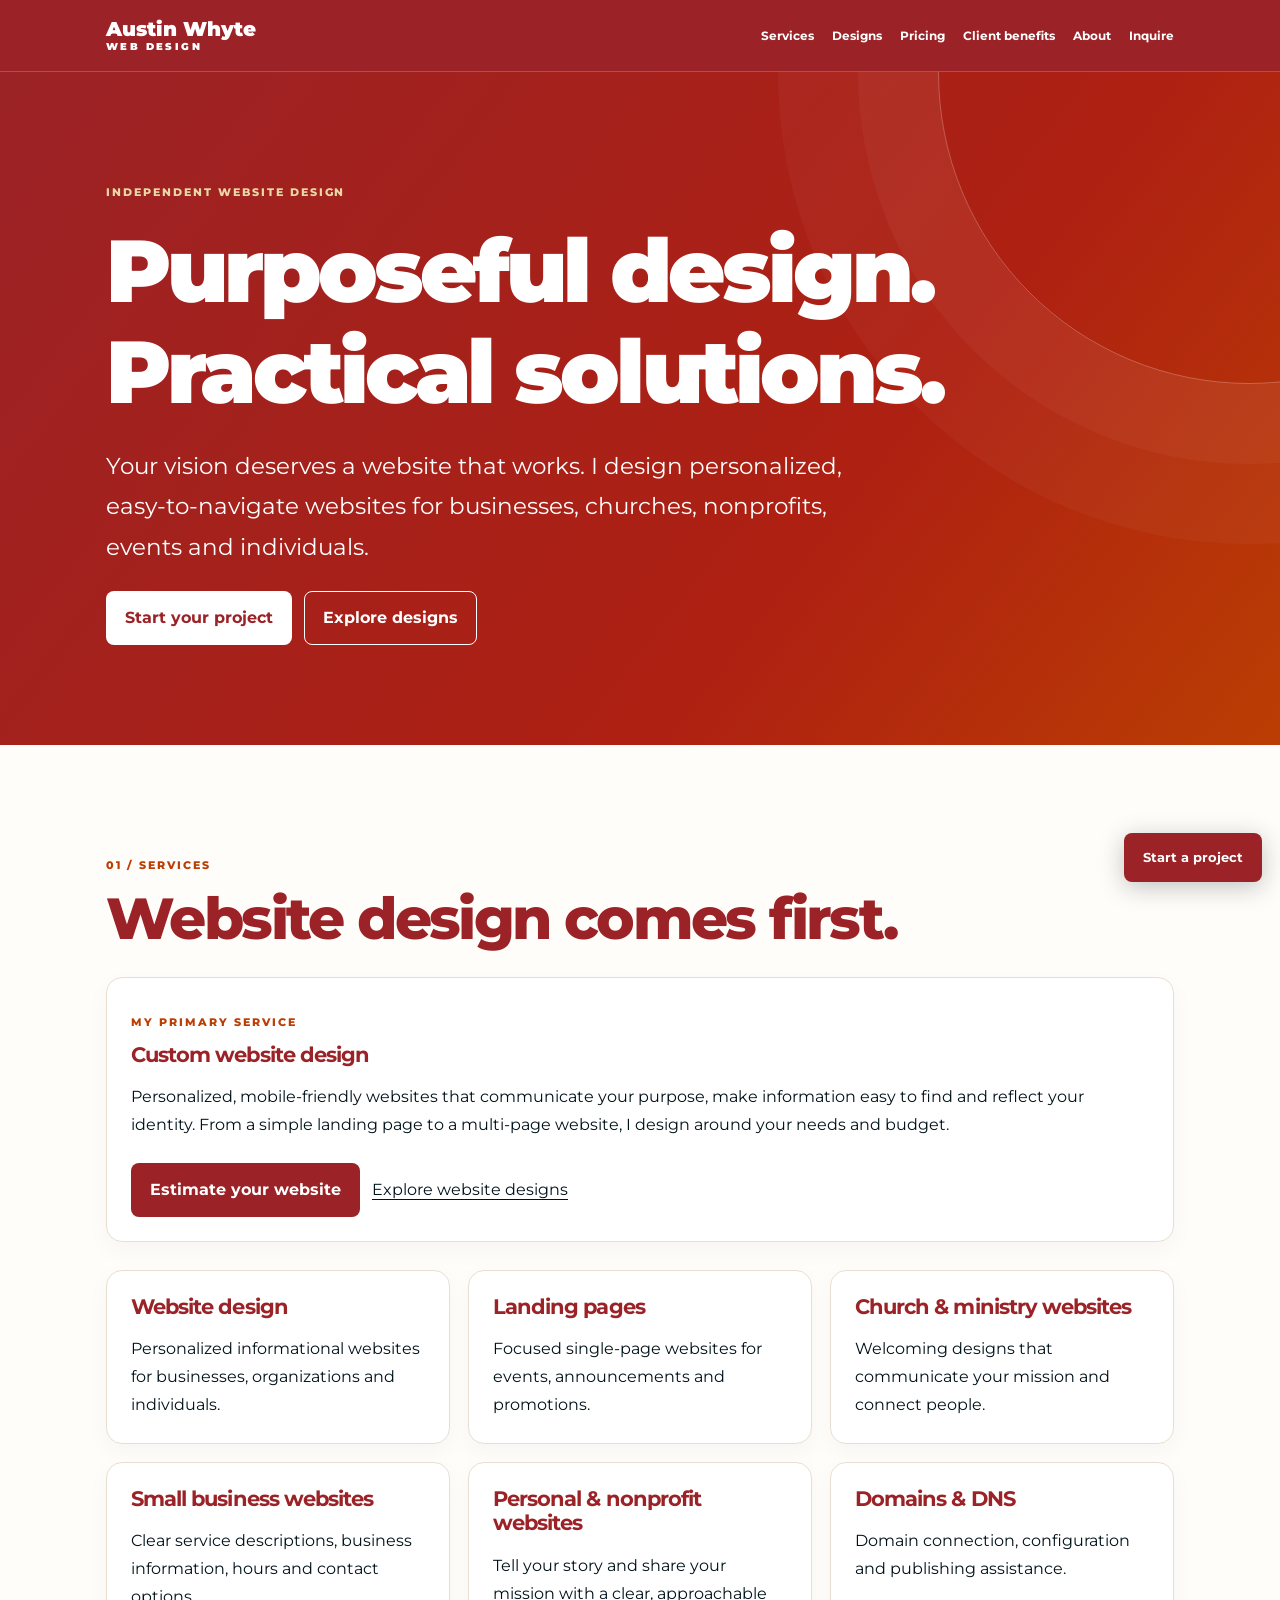
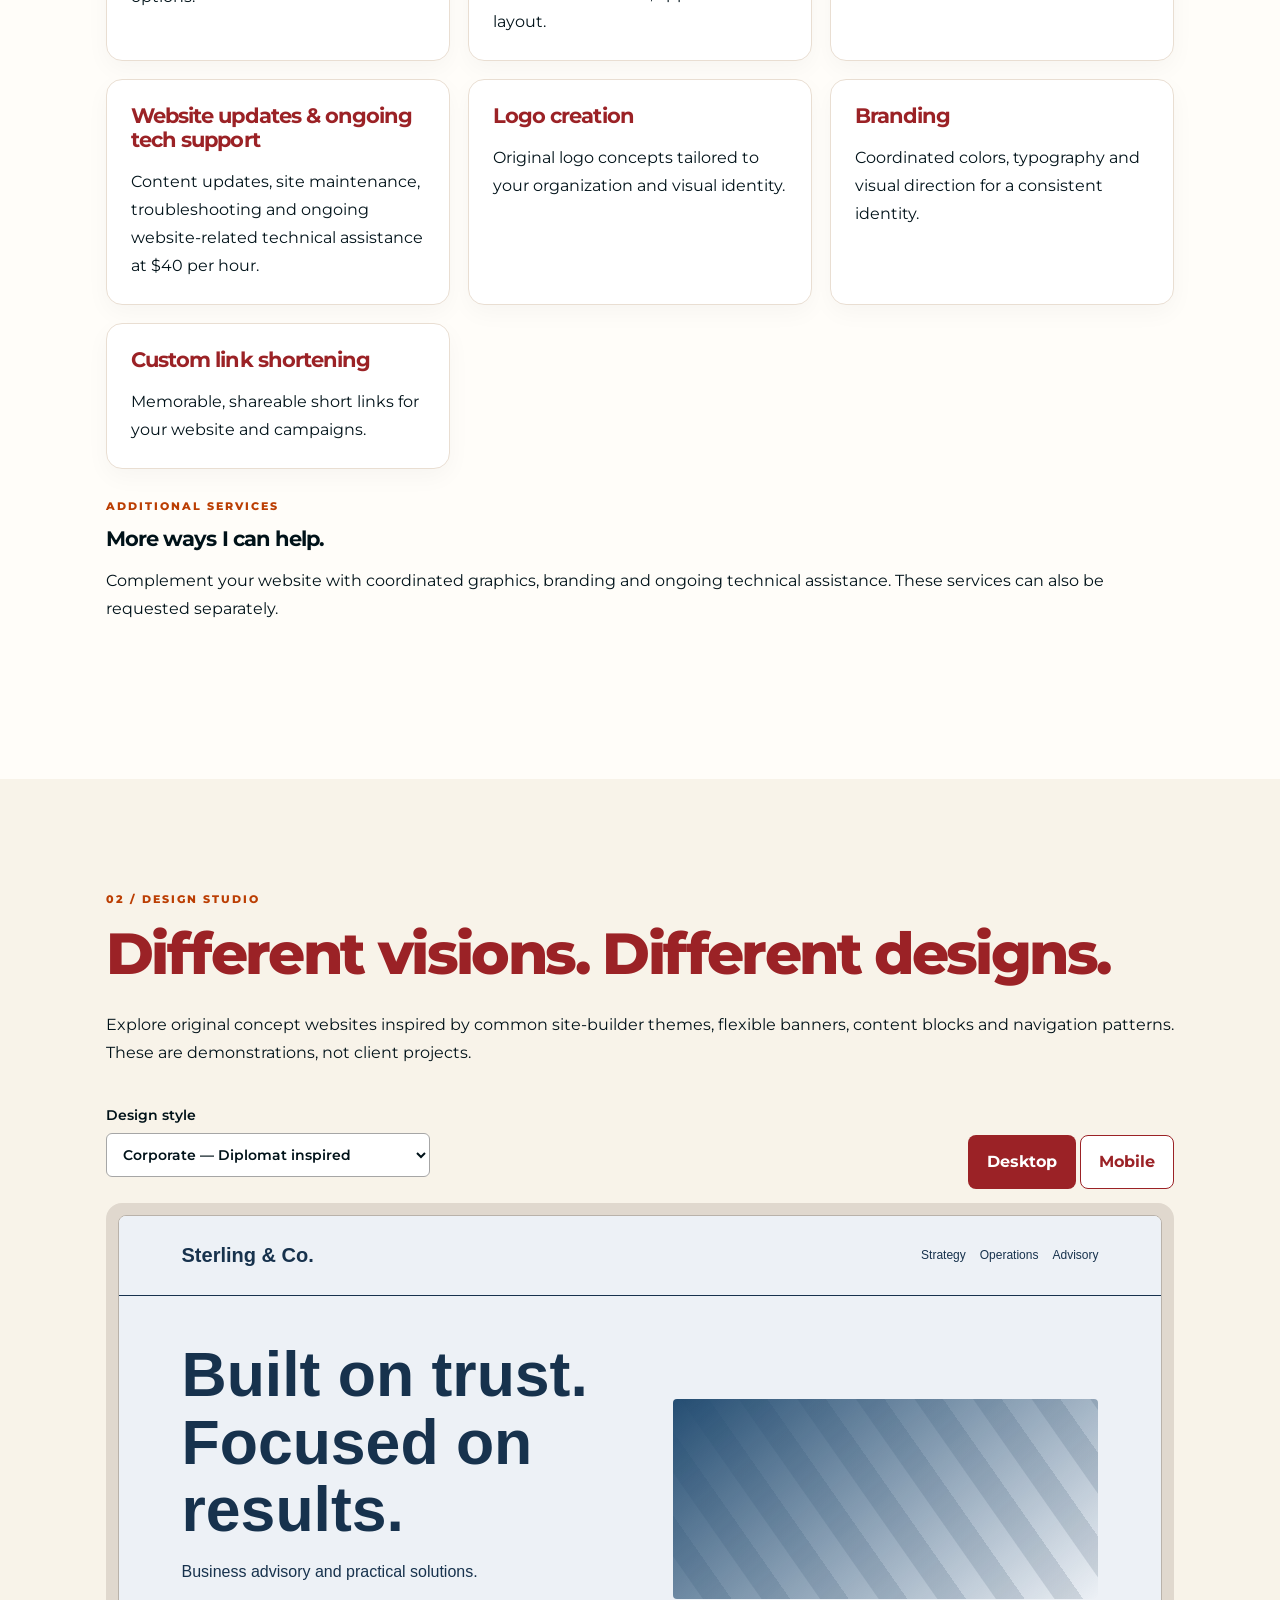
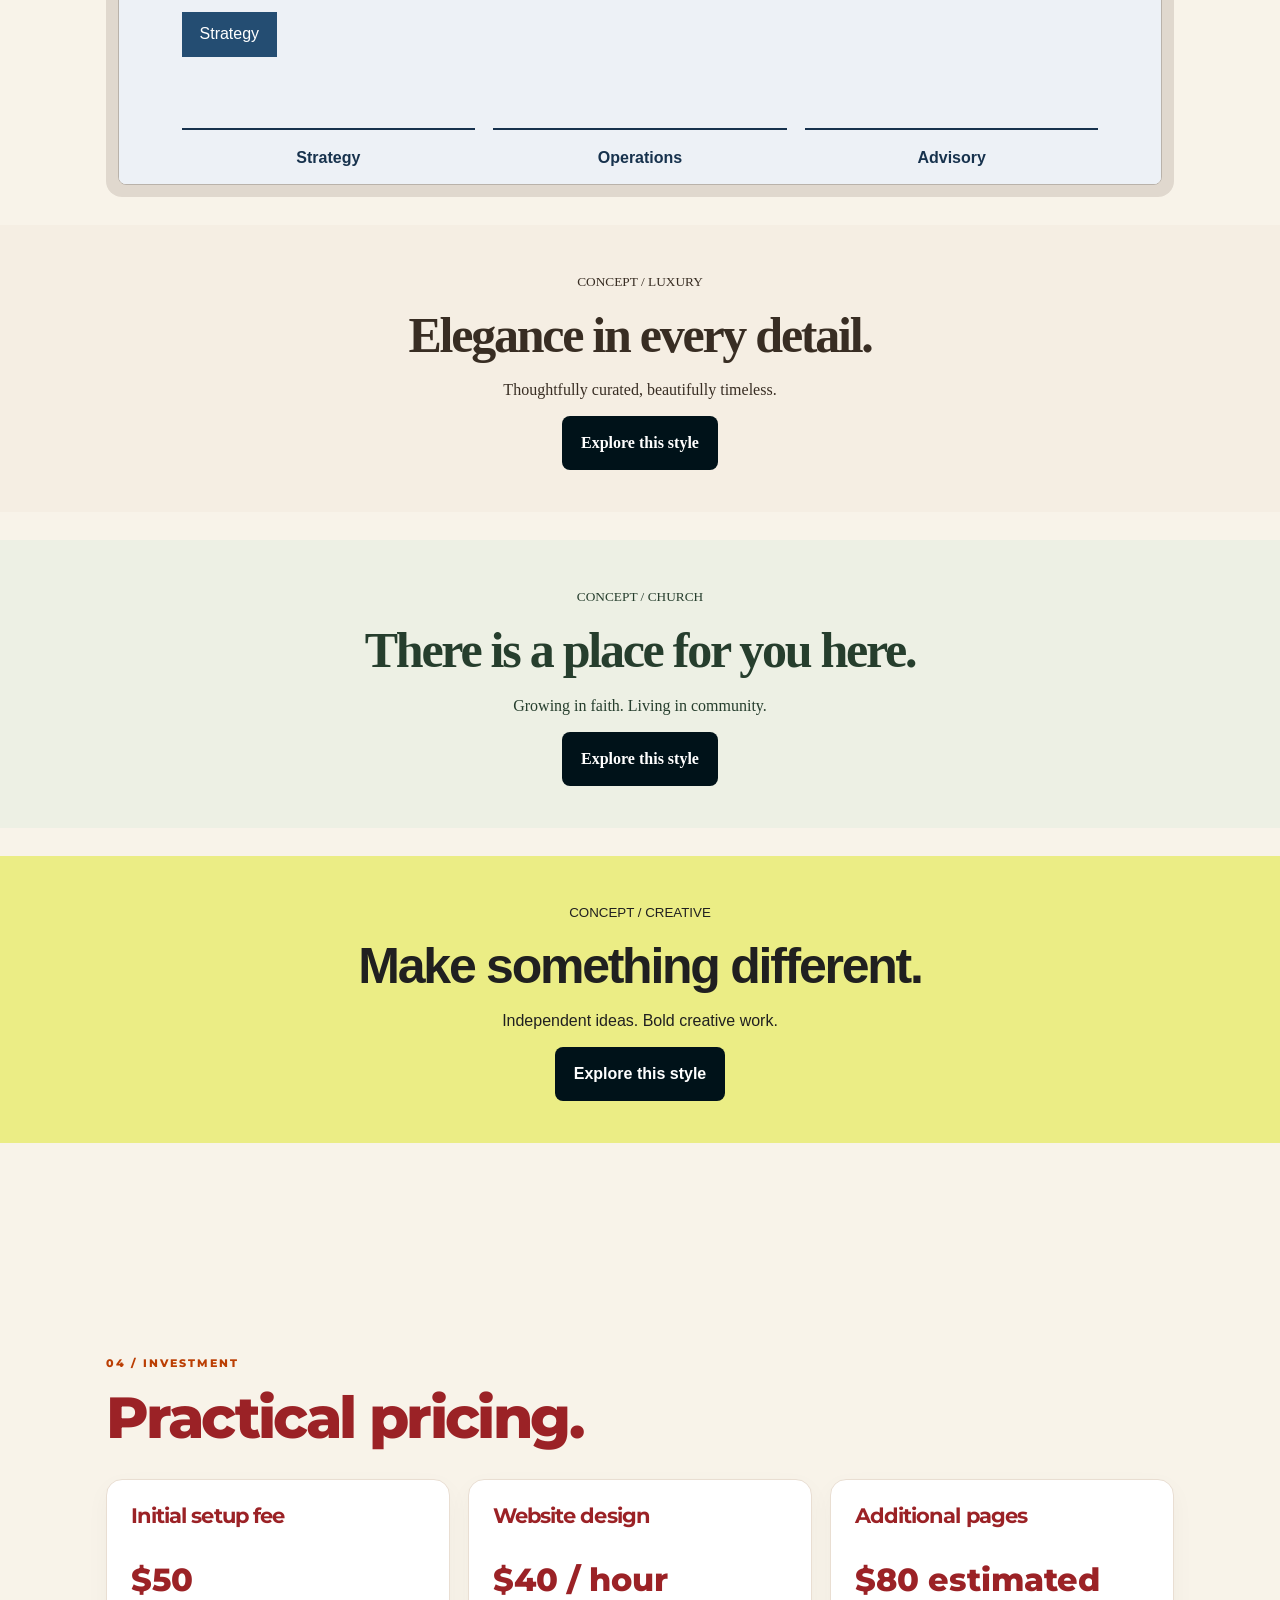
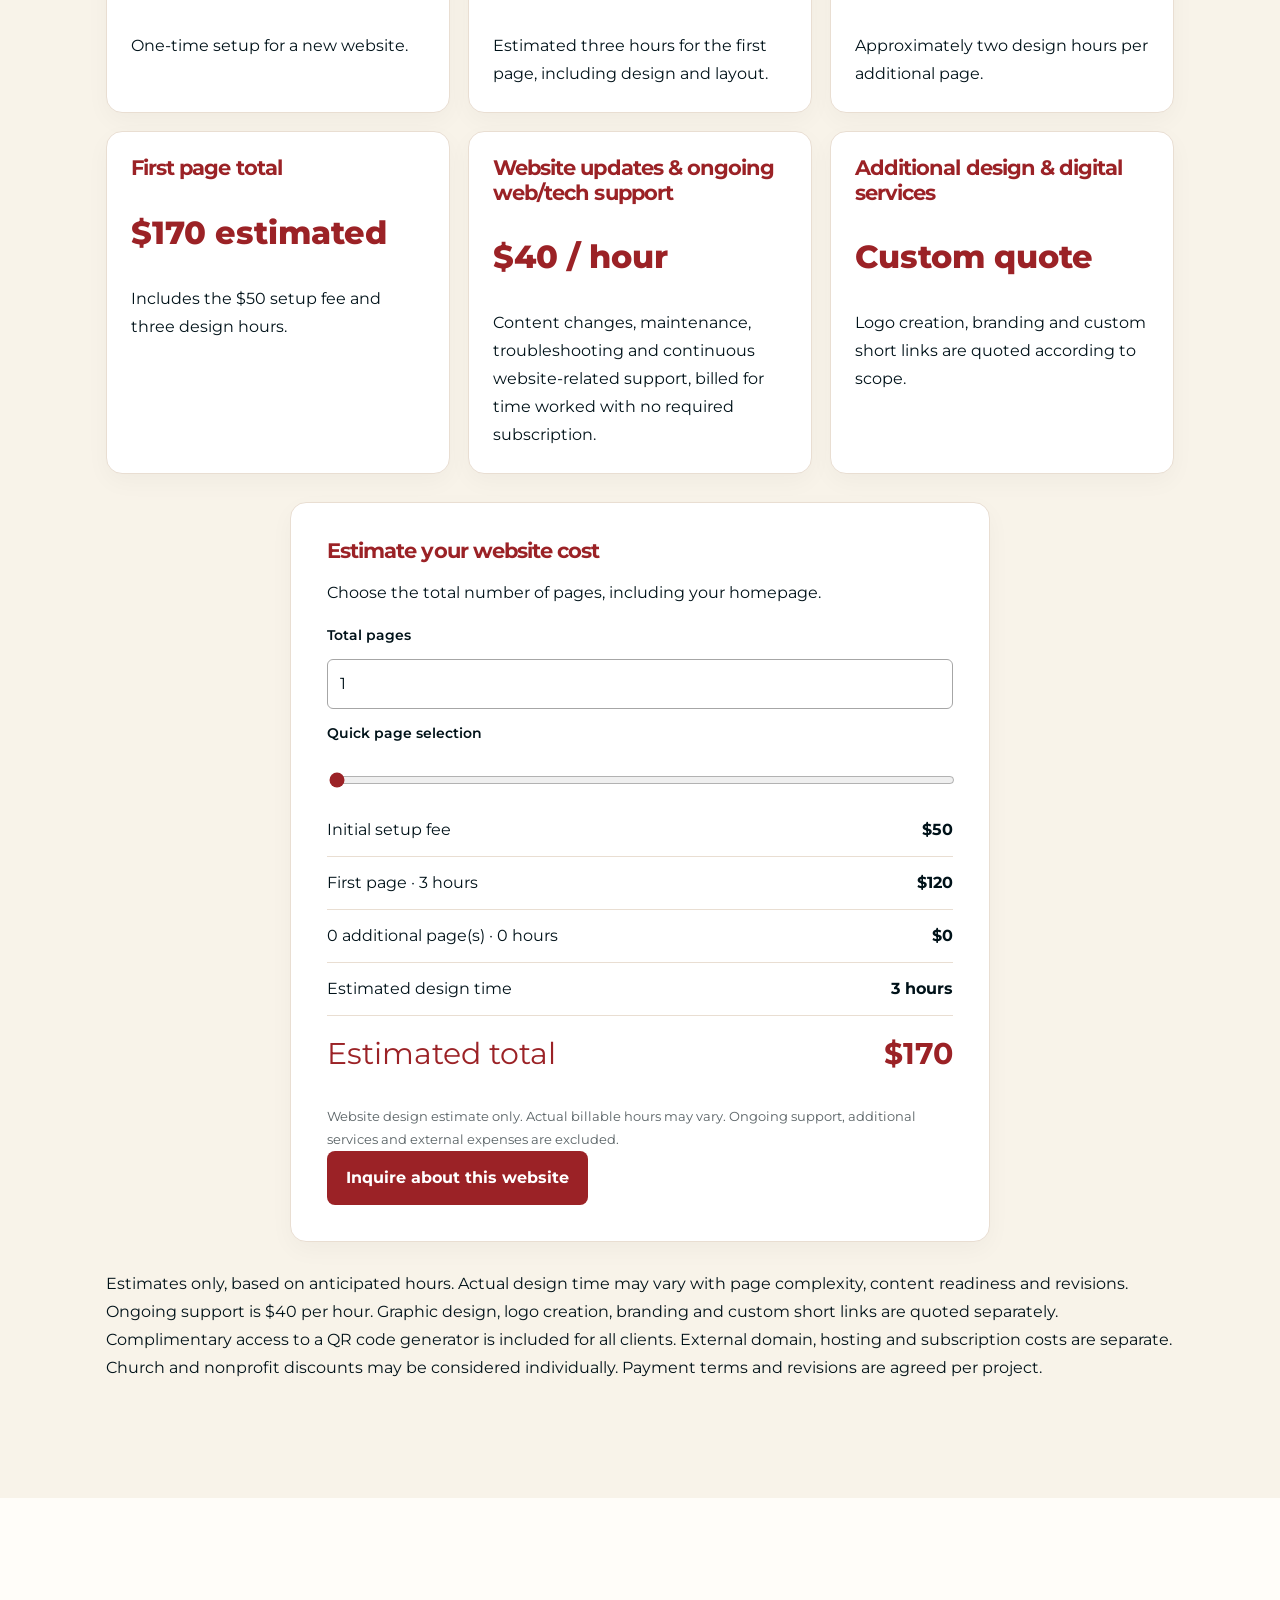
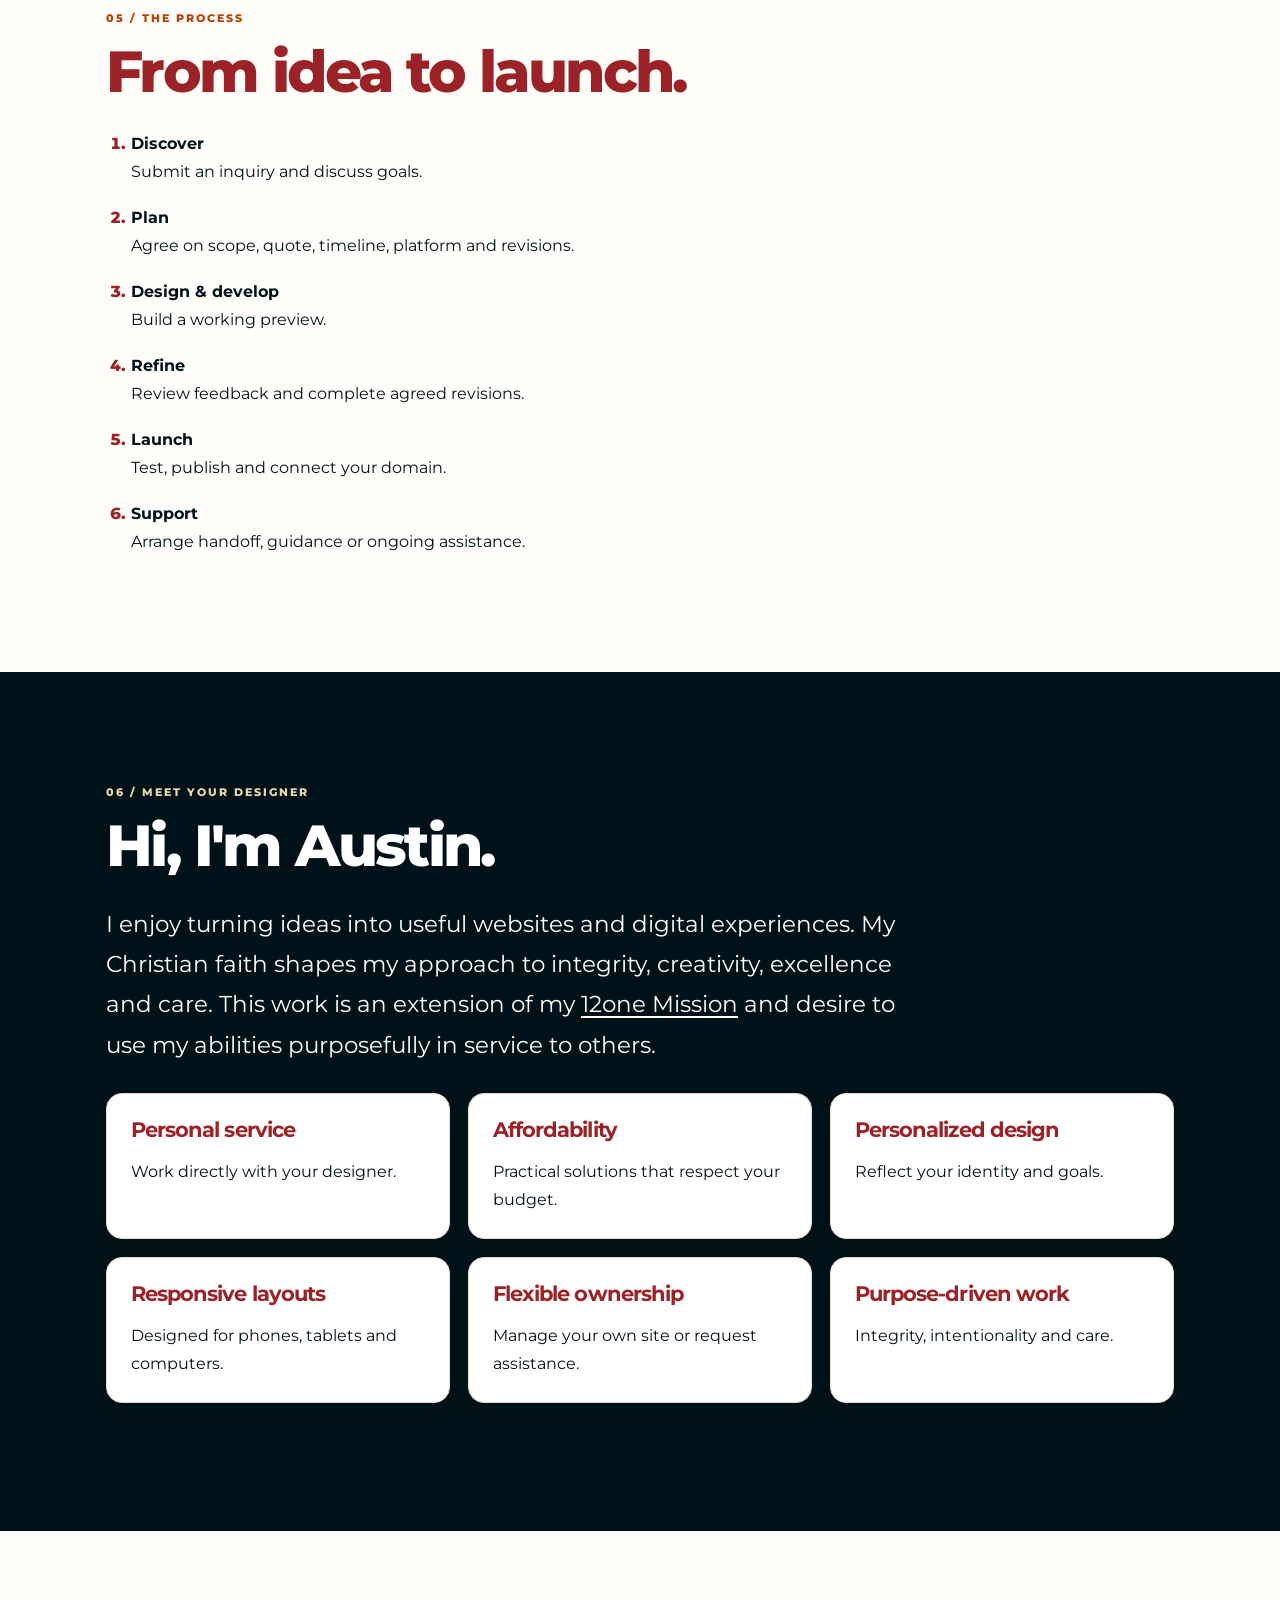
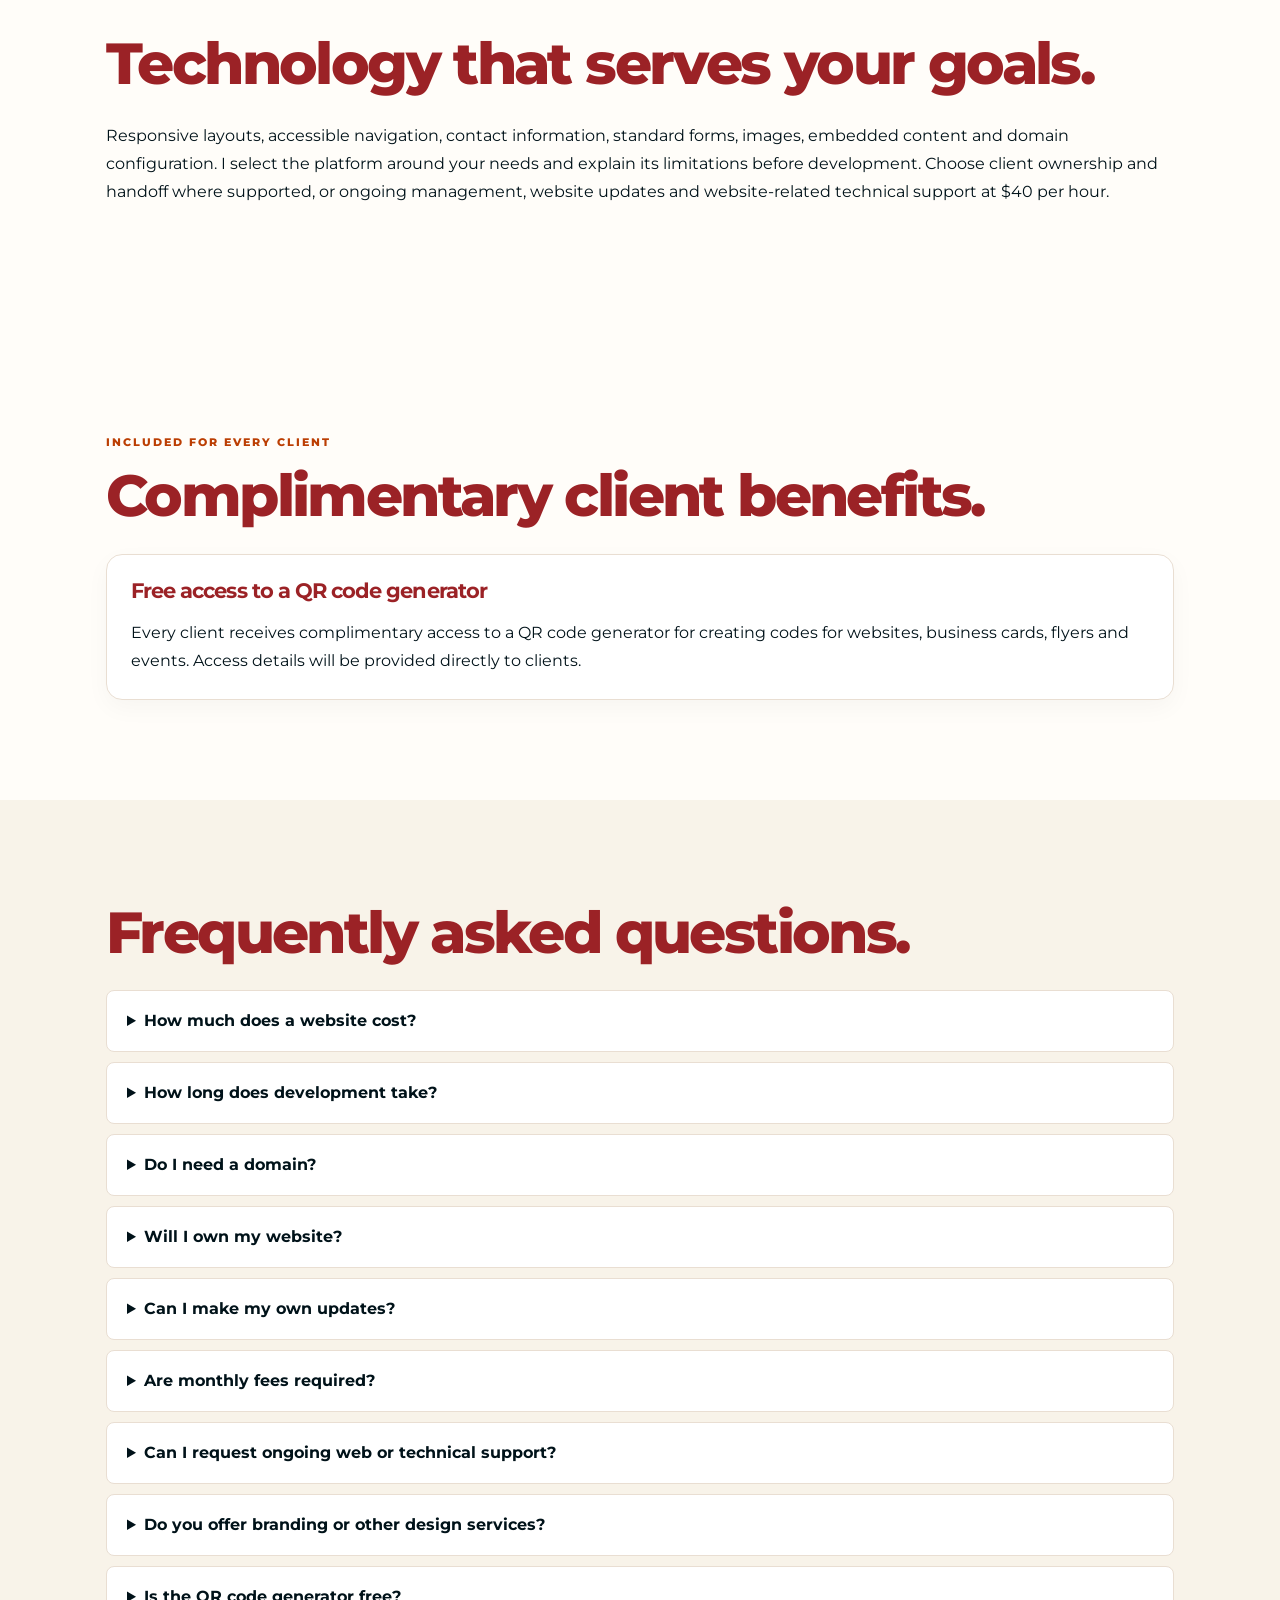
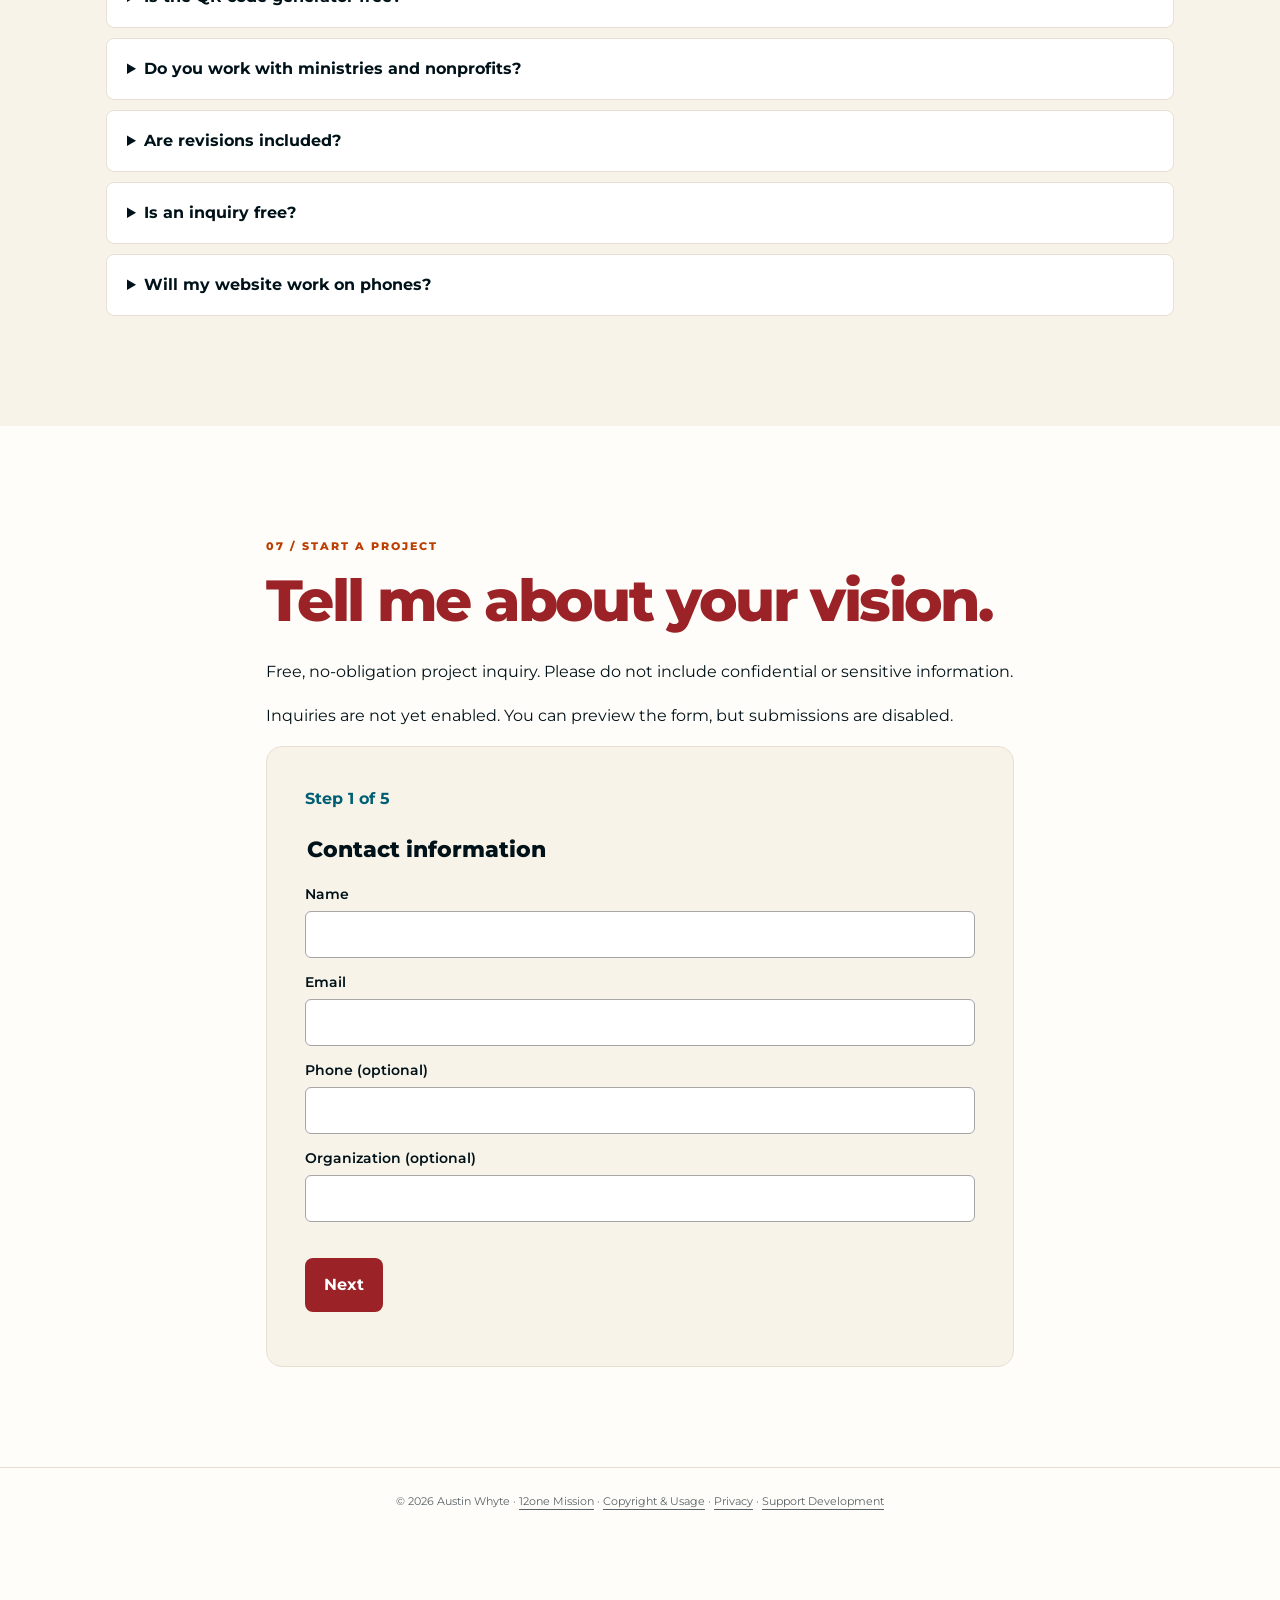
==== design/index.html @ f76ef353 "Prioritize website design and add secondary graphic design services" ====
<!doctype html>
<html lang="en"><head><meta charset="utf-8"><meta name="viewport" content="width=device-width,initial-scale=1"><meta name="theme-color" content="#9B2226"><meta name="description" content="Affordable website design for businesses, ministries, nonprofits and individuals."><meta property="og:title" content="Austin Whyte Web Design"><meta property="og:description" content="Purposeful design. Practical solutions."><link rel="canonical" href="https://12one.page/design/"><link rel="icon" href="/favicon.svg"><link rel="stylesheet" href="https://fonts.googleapis.com/css2?family=Montserrat:wght@400;500;600;700;800;900&display=swap"><link rel="stylesheet" href="styles.css"><title>Austin Whyte Web Design</title></head>
<body><header><div class="wrap nav"><a class="brand" href="#top">Austin Whyte <small>WEB DESIGN</small></a><nav aria-label="Main navigation"><a href="#services">Services</a><a href="#showcase">Designs</a><a href="#pricing">Pricing</a><a href="#resources">Client benefits</a><a href="#about">About</a><a href="#inquiry">Inquire</a></nav></div></header>
<main id="top"><section class="hero"><div class="wrap"><p class="eyebrow">Independent website design</p><h1>Purposeful design.<br>Practical solutions.</h1><p class="lead">Your vision deserves a website that works. I design personalized, easy-to-navigate websites for businesses, churches, nonprofits, events and individuals.</p><div class="actions"><a class="btn light" href="#inquiry">Start your project</a><a class="btn outline" href="#showcase">Explore designs</a></div></div></section>
<section id="services"><div class="wrap"><p class="eyebrow">01 / Services</p><h2>Website design comes first.</h2><article class="primary-service"><p class="eyebrow">My primary service</p><h3>Custom website design</h3><p>Personalized, mobile-friendly websites that communicate your purpose, make information easy to find and reflect your identity. From a simple landing page to a multi-page website, I design around your needs and budget.</p><div class="actions"><a class="btn" href="#pricing">Estimate your website</a><a class="primary-link" href="#showcase">Explore website designs</a></div></article><div class="grid website-types" id="serviceCards"></div><div class="secondary-services"><p class="eyebrow">Additional services</p><h3>More ways I can help.</h3><p>Complement your website with coordinated graphics, branding and ongoing technical assistance. These services can also be requested separately.</p><div class="grid" id="secondaryCards"></div></div></div></section>
<section class="cream" id="showcase"><div class="wrap"><p class="eyebrow">02 / Design studio</p><h2>Different visions. Different designs.</h2><p>Explore original concept websites inspired by common site-builder themes, flexible banners, content blocks and navigation patterns. These are demonstrations, not client projects.</p><div class="toolbar"><label>Design style <select id="style"></select></label><div><button id="desktop" aria-pressed="true">Desktop</button> <button id="mobile" aria-pressed="false">Mobile</button></div></div><div class="preview-shell"><iframe id="preview" title="Responsive design concept" sandbox=""></iframe></div></div><div id="styleBands"></div></section>

<section class="cream" id="pricing"><div class="wrap"><p class="eyebrow">04 / Investment</p><h2>Practical pricing.</h2><div class="grid" id="prices"></div><article class="estimator"><h3>Estimate your website cost</h3><p>Choose the total number of pages, including your homepage.</p><label for="pageCount">Total pages</label><input id="pageCount" type="number" min="1" max="100" step="1" value="1" inputmode="numeric"><label for="pageSlider">Quick page selection</label><input id="pageSlider" type="range" min="1" max="20" value="1"><div id="estimateBreakdown" aria-live="polite"></div><a class="btn" id="estimateInquiry" href="#inquiry">Inquire about this website</a></article><p>Estimates only, based on anticipated hours. Actual design time may vary with page complexity, content readiness and revisions. Ongoing support is $40 per hour. Graphic design, logo creation, branding and custom short links are quoted separately. Complimentary access to a QR code generator is included for all clients. External domain, hosting and subscription costs are separate. Church and nonprofit discounts may be considered individually. Payment terms and revisions are agreed per project.</p></div></section>
<section id="process"><div class="wrap"><p class="eyebrow">05 / The process</p><h2>From idea to launch.</h2><ol class="process" id="processList"></ol></div></section>
<section id="about" class="dark"><div class="wrap"><p class="eyebrow">06 / Meet your designer</p><h2>Hi, I'm Austin.</h2><p class="lead">I enjoy turning ideas into useful websites and digital experiences. My Christian faith shapes my approach to integrity, creativity, excellence and care. This work is an extension of my <a href="/">12one Mission</a> and desire to use my abilities purposefully in service to others.</p><div class="grid" id="values"></div></div></section>
<section id="technology"><div class="wrap"><h2>Technology that serves your goals.</h2><p>Responsive layouts, accessible navigation, contact information, standard forms, images, embedded content and domain configuration. I select the platform around your needs and explain its limitations before development. Choose client ownership and handoff where supported, or ongoing management, website updates and website-related technical support at $40 per hour.</p></div></section>
<section id="resources"><div class="wrap"><p class="eyebrow">Included for every client</p><h2>Complimentary client benefits.</h2><article><h3>Free access to a QR code generator</h3><p>Every client receives complimentary access to a QR code generator for creating codes for websites, business cards, flyers and events. Access details will be provided directly to clients.</p></article></div></section><section class="cream" id="faq"><div class="wrap"><h2>Frequently asked questions.</h2><div id="faqList"></div></div></section>
<section id="inquiry"><div class="wrap narrow"><p class="eyebrow">07 / Start a project</p><h2>Tell me about your vision.</h2><p>Free, no-obligation project inquiry. Please do not include confidential or sensitive information.</p><p id="inquiryAvailability" role="status"></p><form id="inquiryForm"><div id="progress"></div><fieldset><legend>Contact information</legend><label>Name<input name="name" autocomplete="name" maxlength="120" required></label><label>Email<input name="email" type="email" autocomplete="email" maxlength="200" required></label><label>Phone (optional)<input name="phone" type="tel" autocomplete="tel" maxlength="40"></label><label>Organization (optional)<input name="organization" maxlength="150"></label></fieldset><fieldset hidden><legend>Your project</legend><label>Organization type<select name="organizationType"><option>Individual</option><option>Small business</option><option>Church or ministry</option><option>Nonprofit</option><option>Event</option><option>Other</option></select></label><label>Project or service type<select name="websiteType"><option>New website</option><option>Landing page</option><option>Multi-page website</option><option>Existing website update</option><option>Ongoing web/tech support</option><option>Graphic design (posters, cards, flyers, etc.)</option><option>Logo creation or branding</option><option>Custom short link</option><option>Other</option></select></label><label>Estimated pages<select name="pages"><option>Not sure</option><option>1</option><option>2–5</option><option>6–10</option><option>11+</option></select></label></fieldset><fieldset hidden><legend>Design and functionality</legend><label>Desired features or additional services<textarea placeholder="Website features, posters, business cards, flyers, logo creation, branding, short links or support needs" name="features" maxlength="2000"></textarea></label><label>Preferred design style<select name="designStyle" id="inquiryStyle"><option>Not sure</option></select></label></fieldset><fieldset hidden><legend>Budget and timeline</legend><label>Estimated budget<select name="budget"><option>Not sure</option><option>Under $200</option><option>$200–399</option><option>$400–599</option><option>$600–999</option><option>$1,000+</option></select></label><label>Desired completion date (optional)<input type="date" name="deadline"></label><label>Maintenance interest<select name="maintenance"><option>Not sure</option><option>Self-managed</option><option>Pay-as-needed updates</option><option>Ongoing web/tech support</option></select></label></fieldset><fieldset hidden><legend>Final details</legend><label>Additional project details<textarea name="details" maxlength="4000"></textarea></label><label class="check"><input type="checkbox" name="consent" required> I agree to the <a href="privacy.html" target="_blank" rel="noopener">inquiry privacy notice</a>.</label><div id="review"></div></fieldset><div class="trap" aria-hidden="true"><label>Leave blank<input name="website" tabindex="-1" autocomplete="off"></label></div><div class="actions"><button id="back" type="button" hidden>Back</button><button id="next" type="button">Next</button><button id="submit" type="submit" hidden>Submit inquiry</button></div><p id="formStatus" role="status" aria-live="polite"></p></form></div></section></main>
<a class="floating btn" href="#inquiry">Start a project</a><footer>© 2026 Austin Whyte · <a href="/">12one Mission</a> · <a href="/copyright.html">Copyright & Usage</a> · <a href="privacy.html">Privacy</a> · <a href="https://ko-fi.com/12one">Support Development</a></footer>
<script src="config.js"></script><script defer src="script.js"></script></body></html>
---- design/styles.css ----
:root{--ink:#001219;--red:#9b2226;--iron:#ae2012;--rust:#bb3e03;--teal:#005f73;--aqua:#94d2bd;--vanilla:#e9d8a6;--paper:#fffdf9;--cream:#f8f3e9;--line:#e9ded2}*{box-sizing:border-box}html{scroll-behavior:smooth}body{margin:0;background:var(--paper);color:var(--ink);font:400 16px/1.75 Montserrat,system-ui,sans-serif}a{color:inherit;text-underline-offset:4px}button,input,select,textarea{font:inherit}button,a,input,select,textarea,summary{touch-action:manipulation}button:focus-visible,a:focus-visible,input:focus-visible,select:focus-visible,textarea:focus-visible,summary:focus-visible{outline:3px solid #0a9396;outline-offset:3px}button,.btn{display:inline-block;border:1px solid transparent;border-radius:8px;padding:12px 18px;background:var(--red);color:#fff;font-weight:700;text-decoration:none;cursor:pointer}button:disabled{opacity:.5;cursor:not-allowed}button[aria-pressed=false]{background:#fff;color:var(--red);border-color:var(--red)}.wrap{max-width:1120px;margin:auto;padding:0 26px}.narrow{max-width:800px}header{background:var(--red);color:#fff;border-bottom:1px solid #ffffff33}.nav{display:flex;justify-content:space-between;align-items:center;gap:20px;padding-top:18px;padding-bottom:18px;flex-wrap:wrap}.brand{font-size:20px;font-weight:900;line-height:1.15;text-decoration:none}.brand small{display:block;font-size:10px;letter-spacing:.24em}nav{display:flex;gap:18px;flex-wrap:wrap}nav a{font-size:12px;font-weight:700;text-decoration:none}.hero{background:linear-gradient(128deg,var(--red),var(--iron) 65%,var(--rust));color:white;min-height:550px;display:grid;align-items:center;position:relative;overflow:hidden}.hero .wrap{width:100%;position:relative;z-index:1}.hero:after{content:"";position:absolute;width:620px;height:620px;border-radius:50%;border:1px solid #ffffff44;box-shadow:0 0 0 80px #ffffff09,0 0 0 160px #ffffff08;right:-280px;top:-310px}.hero .eyebrow,.dark .eyebrow{color:var(--vanilla)}h1,h2,h3{line-height:1.15;letter-spacing:-.045em}h1{font-size:clamp(42px,7vw,88px);margin:18px 0 24px;font-weight:900}h2{color:var(--red);font-size:clamp(32px,5vw,58px);margin:0 0 24px;font-weight:800}h3{font-size:21px;margin:0 0 12px}.lead{font-size:clamp(17px,2.4vw,23px);max-width:790px}.eyebrow{color:var(--rust);font-size:11px;font-weight:800;letter-spacing:.18em;text-transform:uppercase}.actions{display:flex;gap:12px;flex-wrap:wrap;align-items:center;margin-top:24px}.light{background:white;color:var(--red)}.outline{background:transparent;border-color:white}section{padding:clamp(56px,8vw,100px) 0;scroll-margin:20px}.cream{background:var(--cream)}.dark{background:var(--ink);color:white}.dark h2{color:white}.grid{display:grid;grid-template-columns:repeat(auto-fit,minmax(min(100%,255px),1fr));gap:18px;margin:28px 0}article{background:white;color:var(--ink);border:1px solid var(--line);padding:24px;border-radius:16px;box-shadow:0 8px 24px #00121909;overflow-wrap:anywhere}article h3{color:var(--red)}article p:last-child{margin-bottom:0}.price,.metric{font-size:clamp(23px,3vw,32px);font-weight:800;color:var(--red);line-height:1.25}.toolbar{display:flex;align-items:end;justify-content:space-between;gap:14px;flex-wrap:wrap;margin:24px 0 14px}.preview-shell{background:#e0d8ce;border-radius:16px;padding:12px;display:flex;justify-content:center}.preview-shell iframe{background:white;border:1px solid #b9b2aa;border-radius:8px;width:100%;height:570px;transition:width .3s}.preview-shell iframe.mobile{width:min(100%,375px);height:650px}.style-band{margin-top:28px;padding:42px 26px;text-align:center}.style-band h3{font-size:clamp(28px,5vw,50px);margin:12px 0}.style-band p{max-width:680px;margin:12px auto}.style-band button{background:var(--ink);color:white}.process{padding-left:25px;display:grid;gap:18px}.process li::marker{font-weight:800;color:var(--red)}details{background:white;padding:16px 20px;border:1px solid var(--line);border-radius:8px;margin:10px 0}summary{cursor:pointer;font-weight:700}label{display:block;font-weight:600;font-size:14px;margin:12px 0}input,select,textarea{display:block;width:100%;background:white;border:1px solid #a6a6a6;color:var(--ink);padding:10px 12px;border-radius:6px;margin-top:5px;min-height:44px}textarea{min-height:110px;resize:vertical}.check{display:flex;align-items:center;gap:9px;flex-wrap:wrap}.check input{width:auto;min-height:auto;flex:none}fieldset{border:0;padding:0;margin:18px 0;min-width:0}legend{font-weight:800;font-size:22px}form#inquiryForm{padding:clamp(20px,5vw,38px);background:var(--cream);border:1px solid var(--line);border-radius:16px}#progress{font-weight:700;color:var(--teal)}#review{overflow-wrap:anywhere}.trap{position:absolute;left:-10000px;width:1px;height:1px;overflow:hidden}.floating{position:fixed;right:18px;bottom:18px;z-index:5;box-shadow:0 5px 25px #00121940;font-size:13px}footer{text-align:center;color:#596265;font-size:11px;padding:24px 20px 90px;border-top:1px solid var(--line)}.bar-row{display:grid;grid-template-columns:40px 1fr 38px;align-items:center;gap:8px;font-size:12px;margin:10px 0}.bar{height:16px;border-radius:3px;background:var(--teal)}#qrResult img{max-width:100%;image-rendering:pixelated;margin-top:15px}[hidden]{display:none!important}.reveal{animation:rise .5s ease both}@keyframes rise{from{opacity:.75;transform:translateY(10px)}to{opacity:1;transform:none}}@media(max-width:620px){.wrap{padding-left:20px;padding-right:20px}.hero{min-height:480px}.nav{gap:12px}nav{gap:12px}.floating{right:10px;bottom:10px}.preview-shell{padding:6px}}@media(prefers-reduced-motion:reduce){html{scroll-behavior:auto}*,*::before,*::after{animation:none!important;transition:none!important}}
.estimator{max-width:700px;margin:28px auto;padding:clamp(20px,4vw,36px)}.estimator input[type=range]{padding:0;accent-color:var(--red);border:0}.estimate-row{display:flex;justify-content:space-between;gap:18px;padding:12px 0;border-bottom:1px solid var(--line);align-items:baseline}.estimate-row strong{white-space:nowrap}.estimate-total{color:var(--red);font-size:clamp(20px,4vw,30px);border:0}.estimate-note{font-size:13px;color:#596265}.estimator .btn[aria-disabled=true]{opacity:.5;cursor:not-allowed}
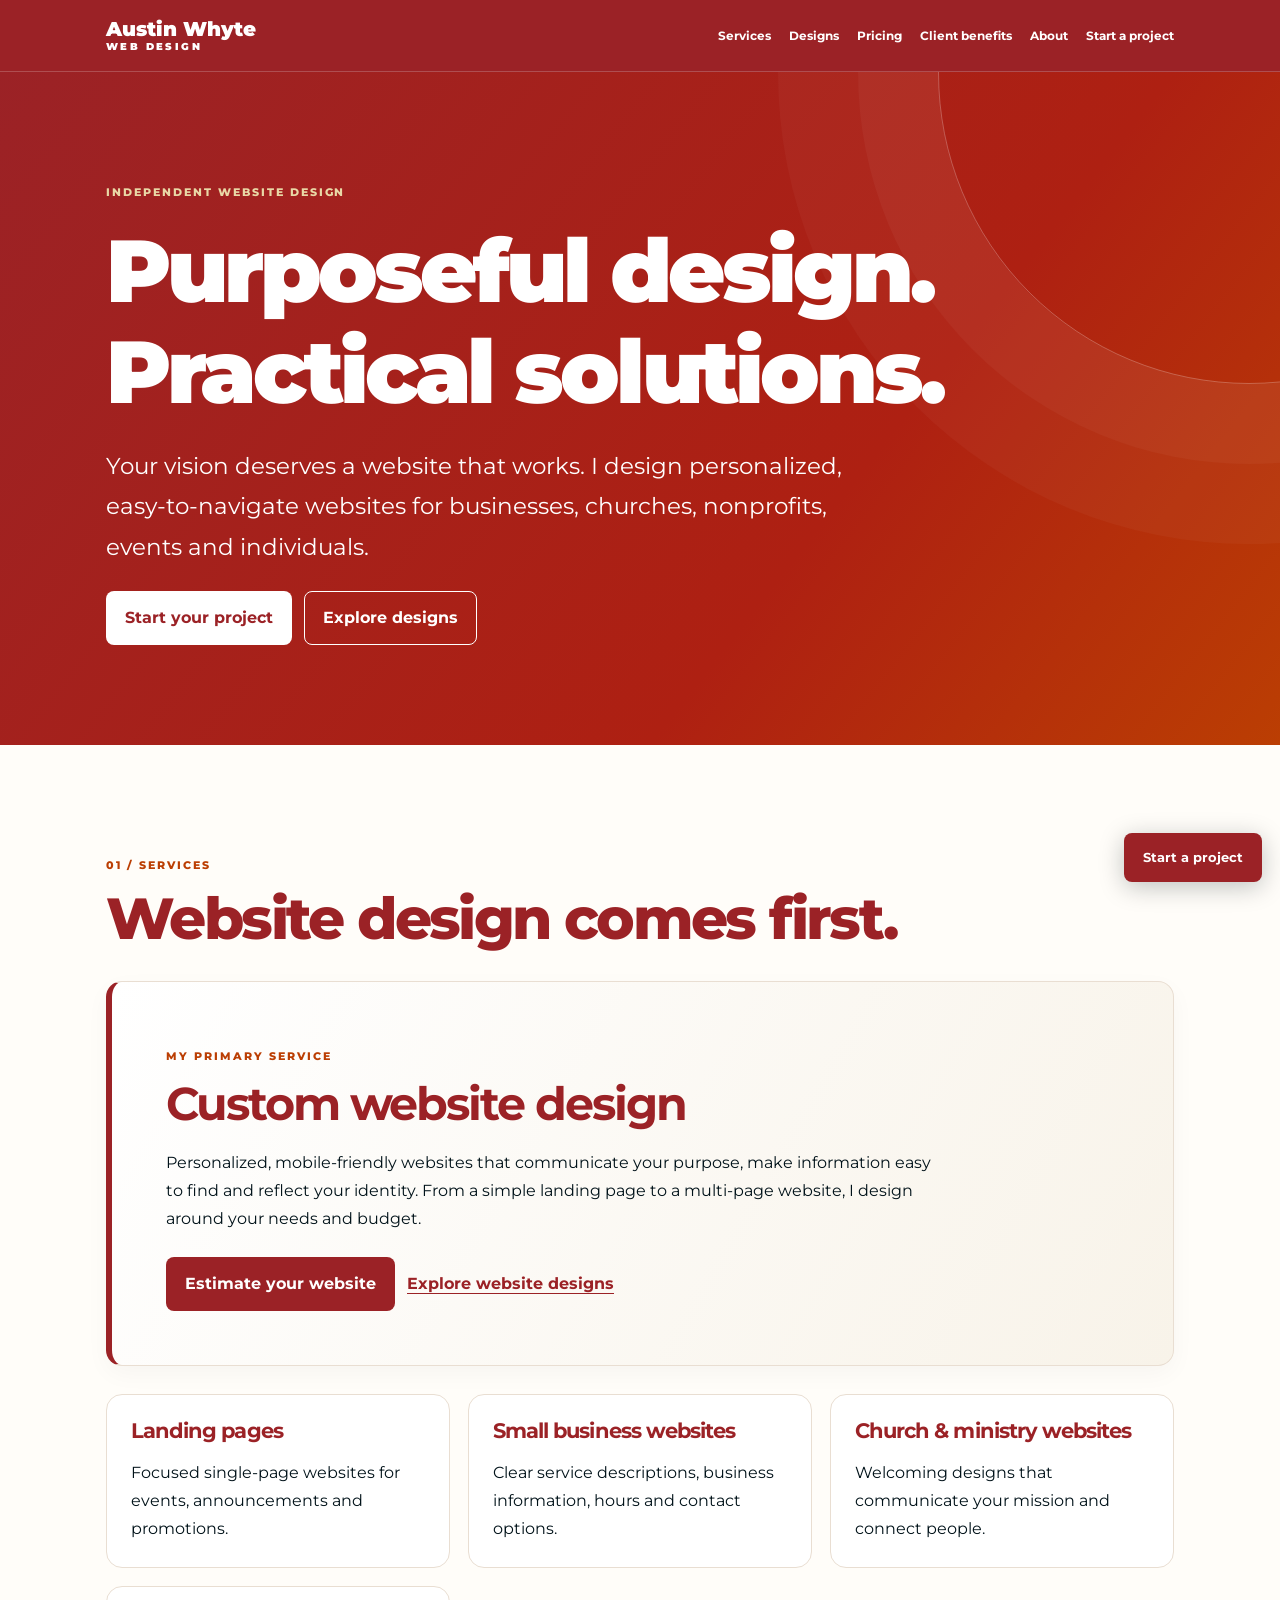
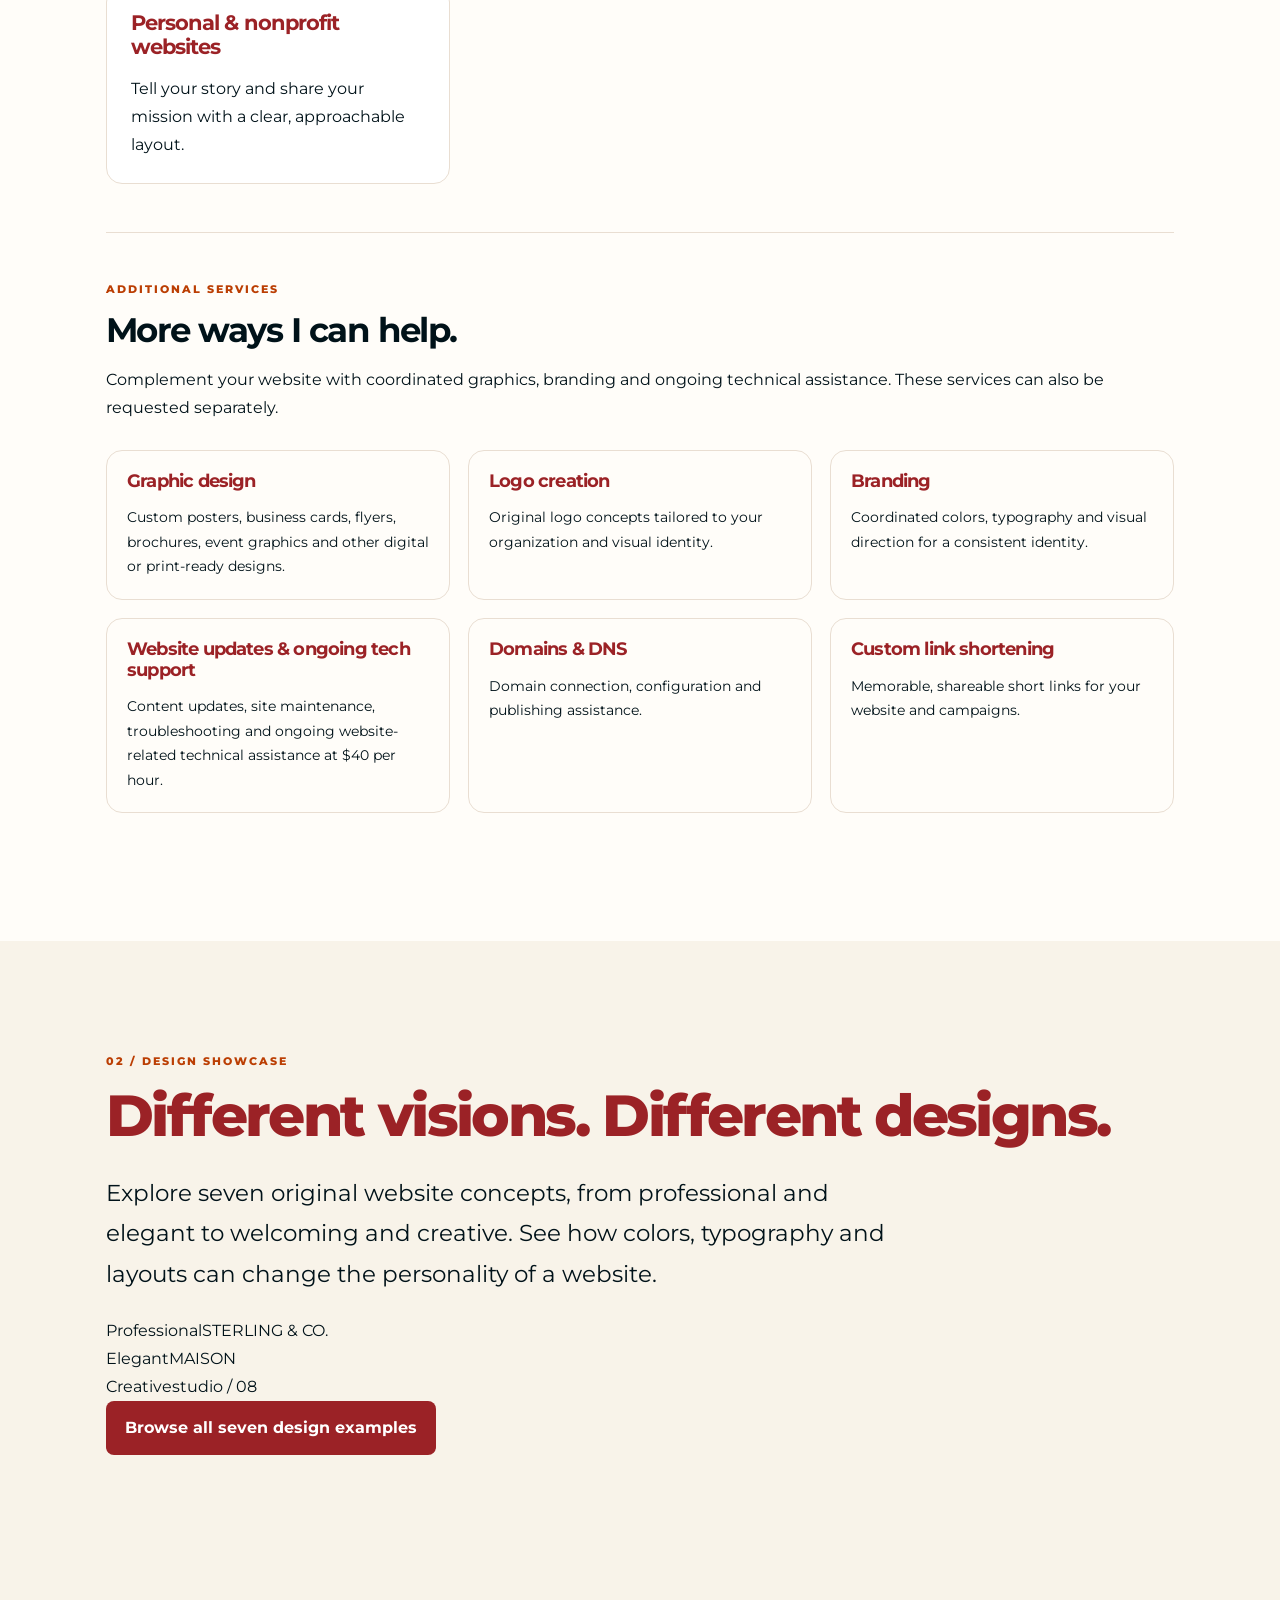
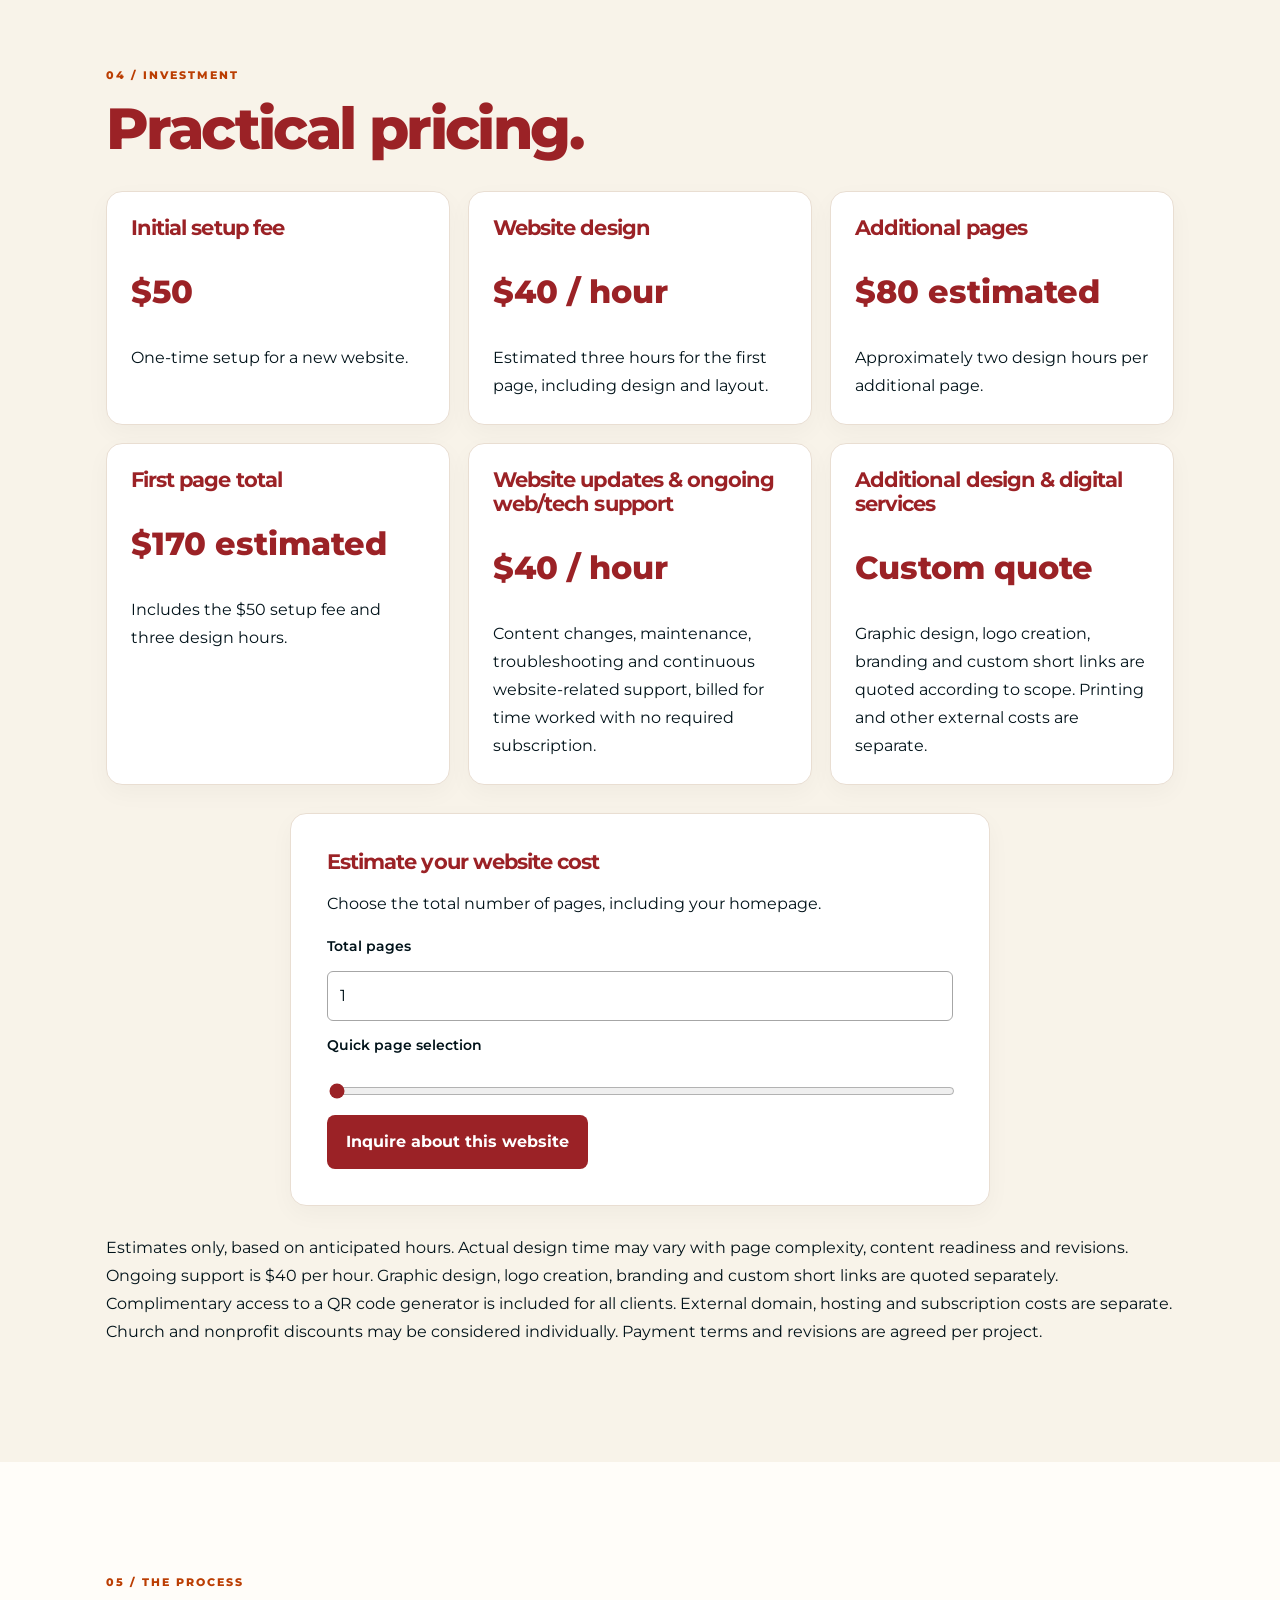
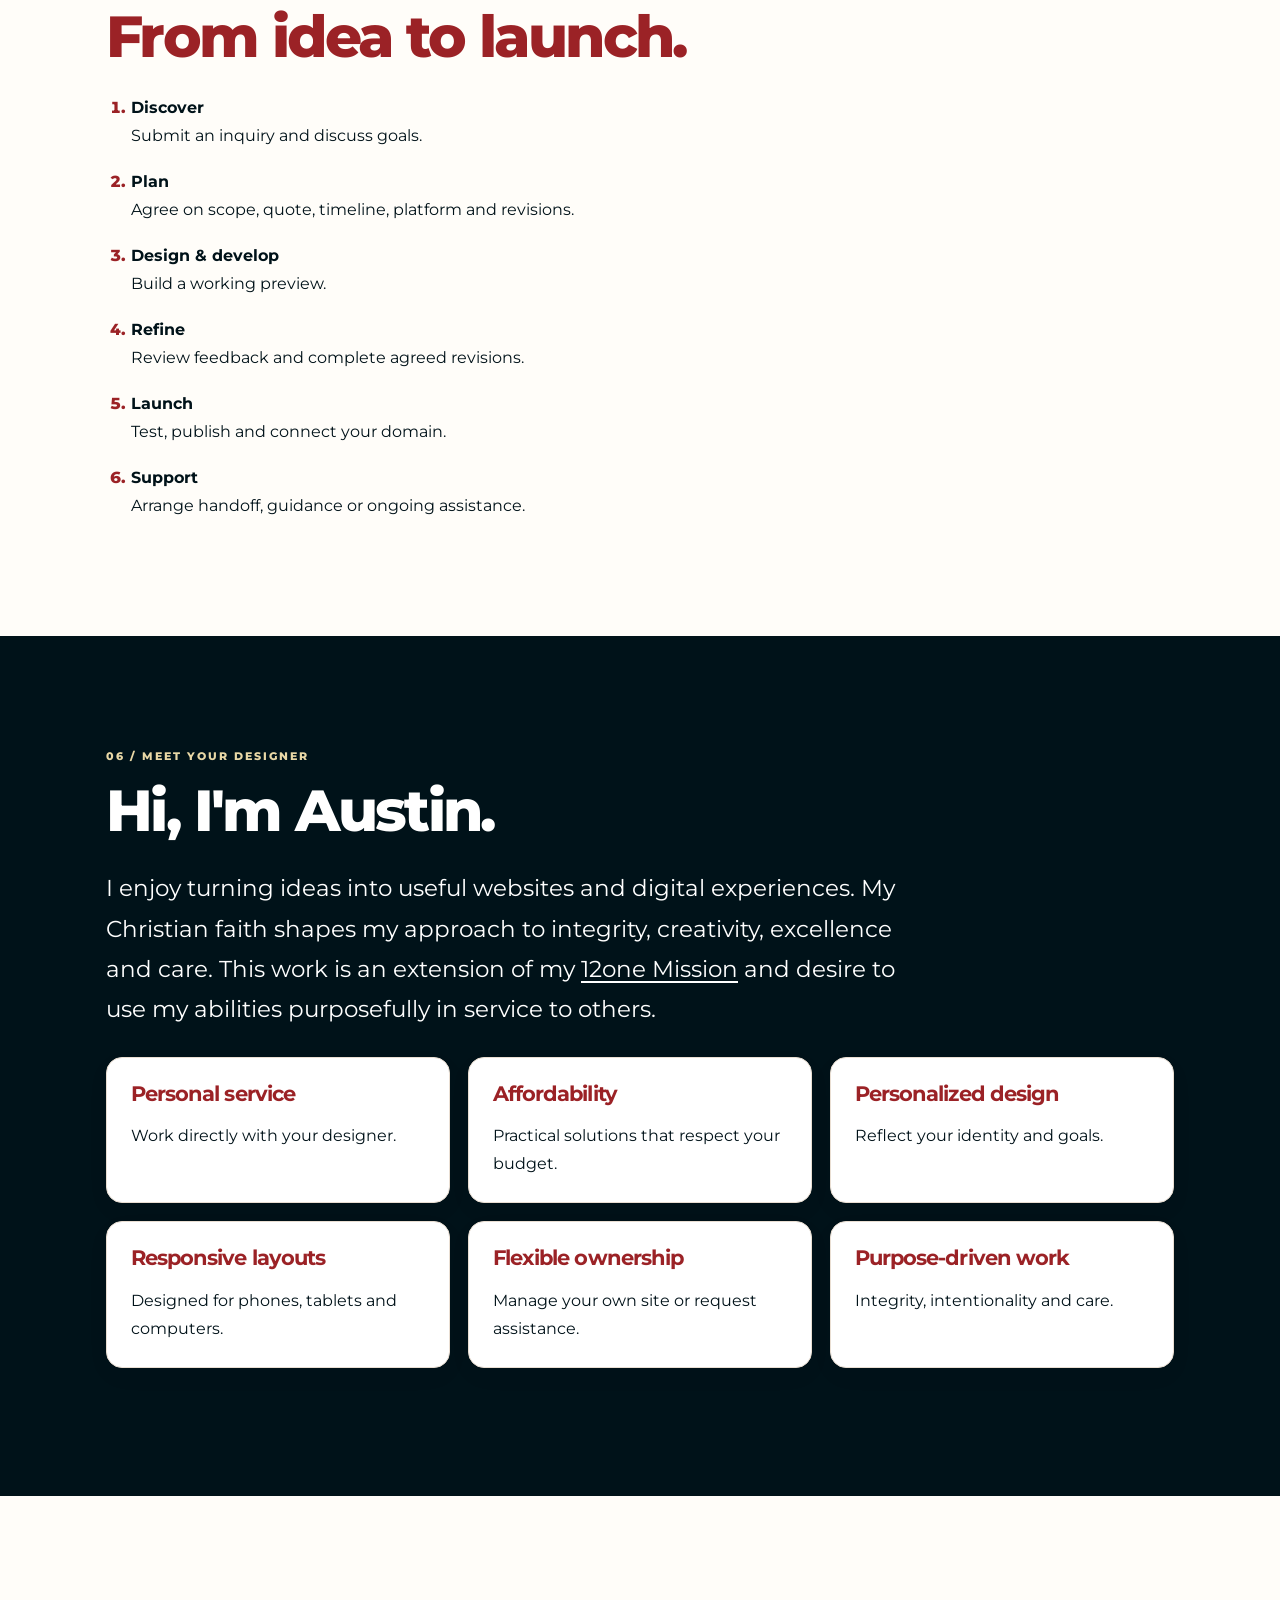
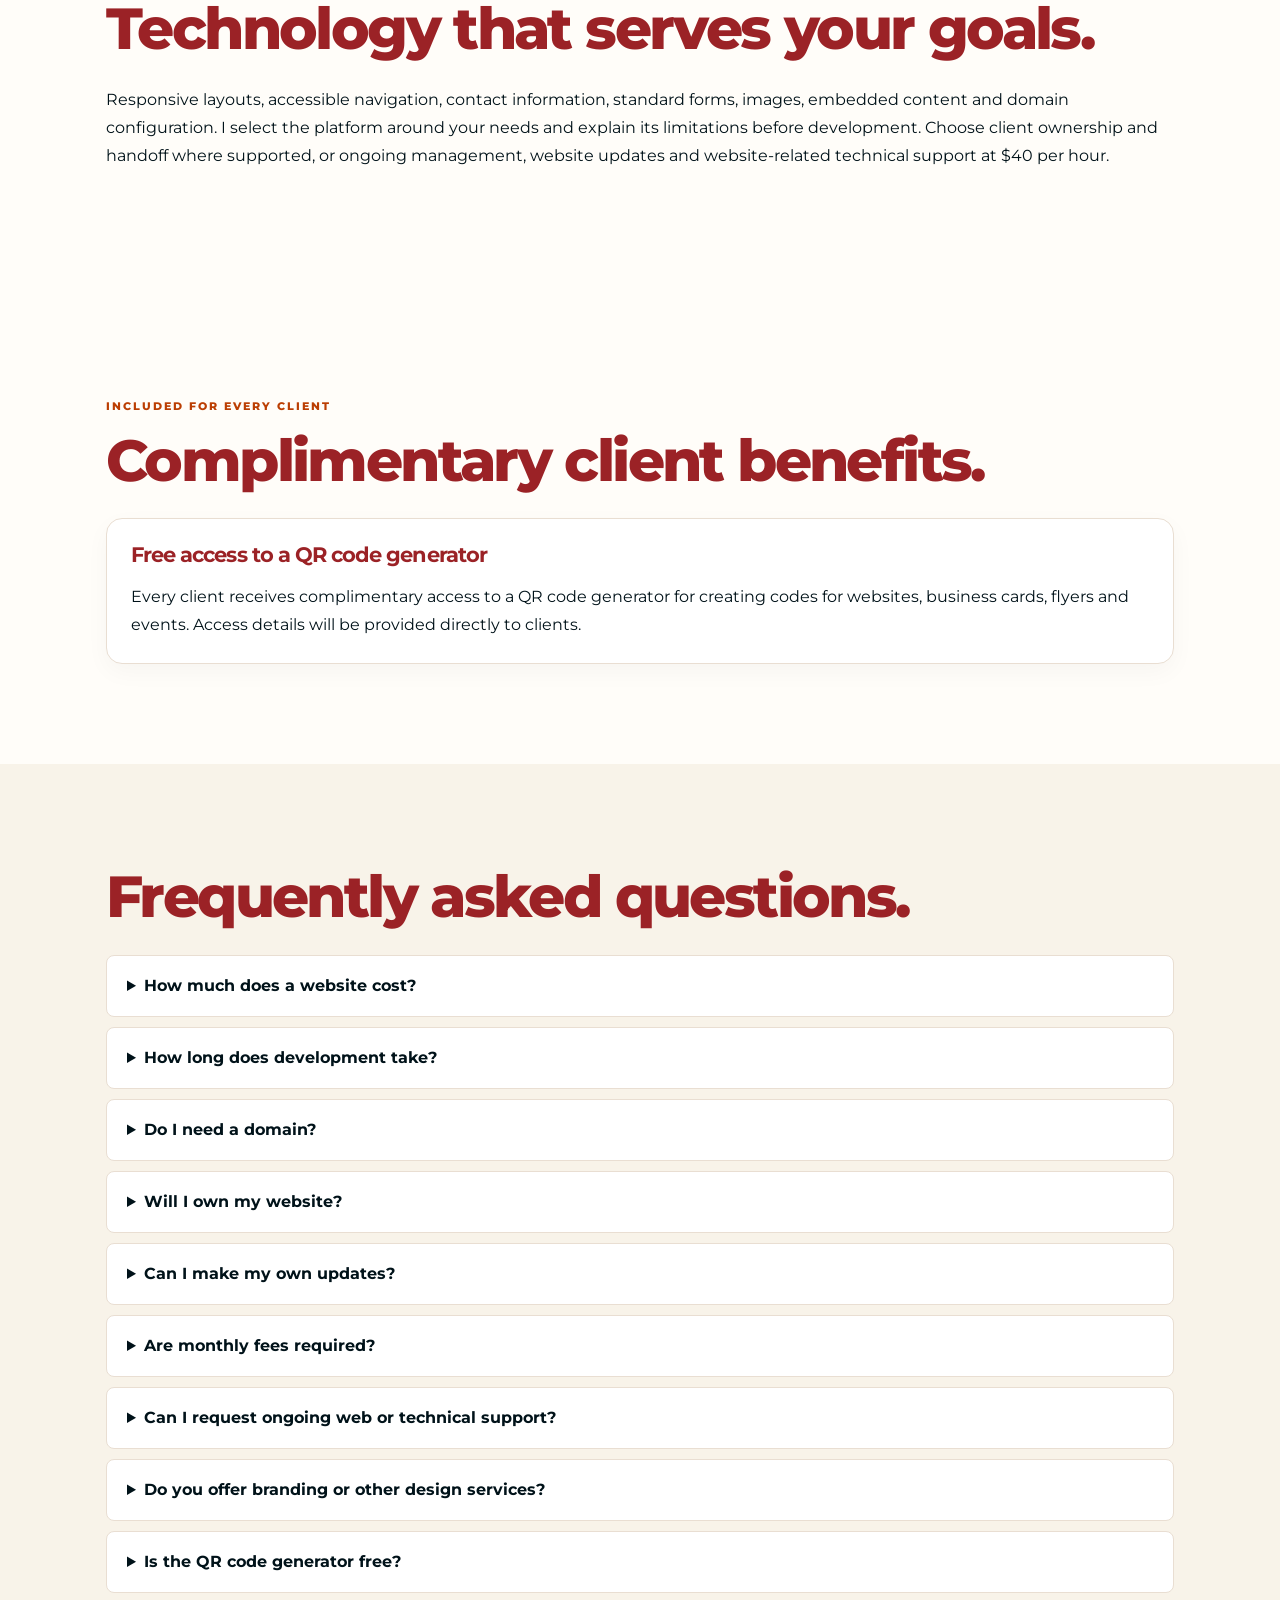
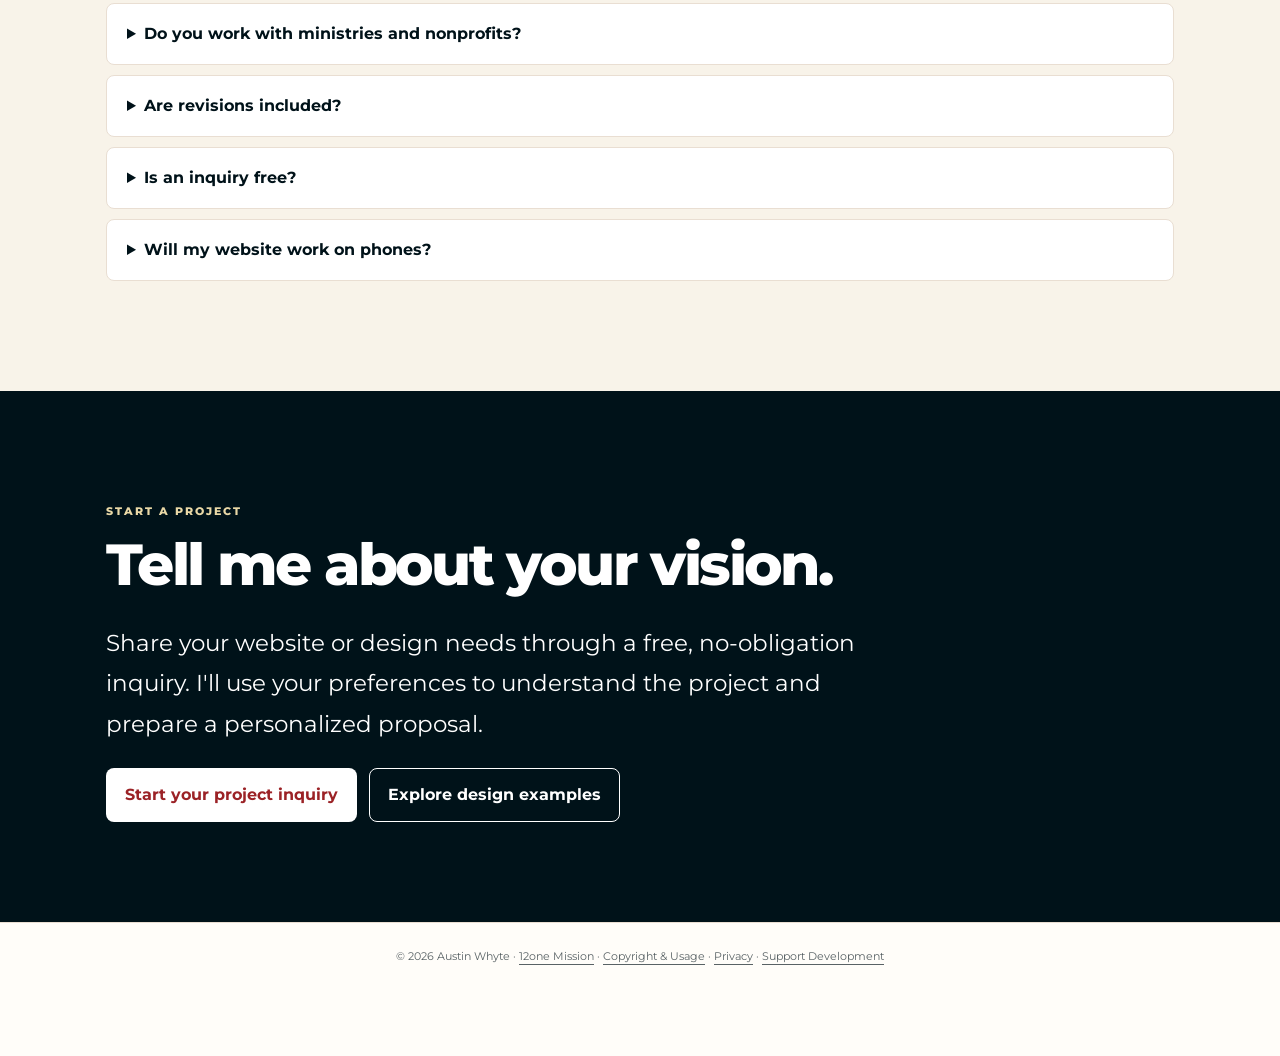
==== commit 953ca02e: "Link standalone showcase and inquiry from main business page" ====
--- a/design/index.html
+++ b/design/index.html
@@ -1,15 +1,15 @@
 <!doctype html>
 <html lang="en"><head><meta charset="utf-8"><meta name="viewport" content="width=device-width,initial-scale=1"><meta name="theme-color" content="#9B2226"><meta name="description" content="Affordable website design for businesses, ministries, nonprofits and individuals."><meta property="og:title" content="Austin Whyte Web Design"><meta property="og:description" content="Purposeful design. Practical solutions."><link rel="canonical" href="https://12one.page/design/"><link rel="icon" href="/favicon.svg"><link rel="stylesheet" href="https://fonts.googleapis.com/css2?family=Montserrat:wght@400;500;600;700;800;900&display=swap"><link rel="stylesheet" href="styles.css"><title>Austin Whyte Web Design</title></head>
-<body><header><div class="wrap nav"><a class="brand" href="#top">Austin Whyte <small>WEB DESIGN</small></a><nav aria-label="Main navigation"><a href="#services">Services</a><a href="#showcase">Designs</a><a href="#pricing">Pricing</a><a href="#resources">Client benefits</a><a href="#about">About</a><a href="#inquiry">Inquire</a></nav></div></header>
-<main id="top"><section class="hero"><div class="wrap"><p class="eyebrow">Independent website design</p><h1>Purposeful design.<br>Practical solutions.</h1><p class="lead">Your vision deserves a website that works. I design personalized, easy-to-navigate websites for businesses, churches, nonprofits, events and individuals.</p><div class="actions"><a class="btn light" href="#inquiry">Start your project</a><a class="btn outline" href="#showcase">Explore designs</a></div></div></section>
-<section id="services"><div class="wrap"><p class="eyebrow">01 / Services</p><h2>Website design comes first.</h2><article class="primary-service"><p class="eyebrow">My primary service</p><h3>Custom website design</h3><p>Personalized, mobile-friendly websites that communicate your purpose, make information easy to find and reflect your identity. From a simple landing page to a multi-page website, I design around your needs and budget.</p><div class="actions"><a class="btn" href="#pricing">Estimate your website</a><a class="primary-link" href="#showcase">Explore website designs</a></div></article><div class="grid website-types" id="serviceCards"></div><div class="secondary-services"><p class="eyebrow">Additional services</p><h3>More ways I can help.</h3><p>Complement your website with coordinated graphics, branding and ongoing technical assistance. These services can also be requested separately.</p><div class="grid" id="secondaryCards"></div></div></div></section>
-<section class="cream" id="showcase"><div class="wrap"><p class="eyebrow">02 / Design studio</p><h2>Different visions. Different designs.</h2><p>Explore original concept websites inspired by common site-builder themes, flexible banners, content blocks and navigation patterns. These are demonstrations, not client projects.</p><div class="toolbar"><label>Design style <select id="style"></select></label><div><button id="desktop" aria-pressed="true">Desktop</button> <button id="mobile" aria-pressed="false">Mobile</button></div></div><div class="preview-shell"><iframe id="preview" title="Responsive design concept" sandbox=""></iframe></div></div><div id="styleBands"></div></section>
+<body><header><div class="wrap nav"><a class="brand" href="#top">Austin Whyte <small>WEB DESIGN</small></a><nav aria-label="Main navigation"><a href="#services">Services</a><a href="showcase.html">Designs</a><a href="#pricing">Pricing</a><a href="#resources">Client benefits</a><a href="#about">About</a><a class="nav-inquiry" href="inquiry.html">Start a project</a></nav></div></header>
+<main id="top"><section class="hero"><div class="wrap"><p class="eyebrow">Independent website design</p><h1>Purposeful design.<br>Practical solutions.</h1><p class="lead">Your vision deserves a website that works. I design personalized, easy-to-navigate websites for businesses, churches, nonprofits, events and individuals.</p><div class="actions"><a class="btn light" href="inquiry.html">Start your project</a><a class="btn outline" href="showcase.html">Explore designs</a></div></div></section>
+<section id="services"><div class="wrap"><p class="eyebrow">01 / Services</p><h2>Website design comes first.</h2><article class="primary-service"><p class="eyebrow">My primary service</p><h3>Custom website design</h3><p>Personalized, mobile-friendly websites that communicate your purpose, make information easy to find and reflect your identity. From a simple landing page to a multi-page website, I design around your needs and budget.</p><div class="actions"><a class="btn" href="#pricing">Estimate your website</a><a class="primary-link" href="showcase.html">Explore website designs</a></div></article><div class="grid website-types" id="serviceCards"></div><div class="secondary-services"><p class="eyebrow">Additional services</p><h3>More ways I can help.</h3><p>Complement your website with coordinated graphics, branding and ongoing technical assistance. These services can also be requested separately.</p><div class="grid" id="secondaryCards"></div></div></div></section>
+<section class="cream" id="showcase"><div class="wrap"><p class="eyebrow">02 / Design showcase</p><h2>Different visions. Different designs.</h2><p class="lead">Explore seven original website concepts, from professional and elegant to welcoming and creative. See how colors, typography and layouts can change the personality of a website.</p><div class="showcase-teasers" aria-hidden="true"><div class="teaser corporate">Professional<span>STERLING &amp; CO.</span></div><div class="teaser luxury">Elegant<span>MAISON</span></div><div class="teaser creative">Creative<span>studio / 08</span></div></div><a class="btn" href="showcase.html">Browse all seven design examples</a></div></section>
 
-<section class="cream" id="pricing"><div class="wrap"><p class="eyebrow">04 / Investment</p><h2>Practical pricing.</h2><div class="grid" id="prices"></div><article class="estimator"><h3>Estimate your website cost</h3><p>Choose the total number of pages, including your homepage.</p><label for="pageCount">Total pages</label><input id="pageCount" type="number" min="1" max="100" step="1" value="1" inputmode="numeric"><label for="pageSlider">Quick page selection</label><input id="pageSlider" type="range" min="1" max="20" value="1"><div id="estimateBreakdown" aria-live="polite"></div><a class="btn" id="estimateInquiry" href="#inquiry">Inquire about this website</a></article><p>Estimates only, based on anticipated hours. Actual design time may vary with page complexity, content readiness and revisions. Ongoing support is $40 per hour. Graphic design, logo creation, branding and custom short links are quoted separately. Complimentary access to a QR code generator is included for all clients. External domain, hosting and subscription costs are separate. Church and nonprofit discounts may be considered individually. Payment terms and revisions are agreed per project.</p></div></section>
+<section class="cream" id="pricing"><div class="wrap"><p class="eyebrow">04 / Investment</p><h2>Practical pricing.</h2><div class="grid" id="prices"></div><article class="estimator"><h3>Estimate your website cost</h3><p>Choose the total number of pages, including your homepage.</p><label for="pageCount">Total pages</label><input id="pageCount" type="number" min="1" max="100" step="1" value="1" inputmode="numeric"><label for="pageSlider">Quick page selection</label><input id="pageSlider" type="range" min="1" max="20" value="1"><div id="estimateBreakdown" aria-live="polite"></div><a class="btn" id="estimateInquiry" href="inquiry.html">Inquire about this website</a></article><p>Estimates only, based on anticipated hours. Actual design time may vary with page complexity, content readiness and revisions. Ongoing support is $40 per hour. Graphic design, logo creation, branding and custom short links are quoted separately. Complimentary access to a QR code generator is included for all clients. External domain, hosting and subscription costs are separate. Church and nonprofit discounts may be considered individually. Payment terms and revisions are agreed per project.</p></div></section>
 <section id="process"><div class="wrap"><p class="eyebrow">05 / The process</p><h2>From idea to launch.</h2><ol class="process" id="processList"></ol></div></section>
 <section id="about" class="dark"><div class="wrap"><p class="eyebrow">06 / Meet your designer</p><h2>Hi, I'm Austin.</h2><p class="lead">I enjoy turning ideas into useful websites and digital experiences. My Christian faith shapes my approach to integrity, creativity, excellence and care. This work is an extension of my <a href="/">12one Mission</a> and desire to use my abilities purposefully in service to others.</p><div class="grid" id="values"></div></div></section>
 <section id="technology"><div class="wrap"><h2>Technology that serves your goals.</h2><p>Responsive layouts, accessible navigation, contact information, standard forms, images, embedded content and domain configuration. I select the platform around your needs and explain its limitations before development. Choose client ownership and handoff where supported, or ongoing management, website updates and website-related technical support at $40 per hour.</p></div></section>
 <section id="resources"><div class="wrap"><p class="eyebrow">Included for every client</p><h2>Complimentary client benefits.</h2><article><h3>Free access to a QR code generator</h3><p>Every client receives complimentary access to a QR code generator for creating codes for websites, business cards, flyers and events. Access details will be provided directly to clients.</p></article></div></section><section class="cream" id="faq"><div class="wrap"><h2>Frequently asked questions.</h2><div id="faqList"></div></div></section>
-<section id="inquiry"><div class="wrap narrow"><p class="eyebrow">07 / Start a project</p><h2>Tell me about your vision.</h2><p>Free, no-obligation project inquiry. Please do not include confidential or sensitive information.</p><p id="inquiryAvailability" role="status"></p><form id="inquiryForm"><div id="progress"></div><fieldset><legend>Contact information</legend><label>Name<input name="name" autocomplete="name" maxlength="120" required></label><label>Email<input name="email" type="email" autocomplete="email" maxlength="200" required></label><label>Phone (optional)<input name="phone" type="tel" autocomplete="tel" maxlength="40"></label><label>Organization (optional)<input name="organization" maxlength="150"></label></fieldset><fieldset hidden><legend>Your project</legend><label>Organization type<select name="organizationType"><option>Individual</option><option>Small business</option><option>Church or ministry</option><option>Nonprofit</option><option>Event</option><option>Other</option></select></label><label>Project or service type<select name="websiteType"><option>New website</option><option>Landing page</option><option>Multi-page website</option><option>Existing website update</option><option>Ongoing web/tech support</option><option>Graphic design (posters, cards, flyers, etc.)</option><option>Logo creation or branding</option><option>Custom short link</option><option>Other</option></select></label><label>Estimated pages<select name="pages"><option>Not sure</option><option>1</option><option>2–5</option><option>6–10</option><option>11+</option></select></label></fieldset><fieldset hidden><legend>Design and functionality</legend><label>Desired features or additional services<textarea placeholder="Website features, posters, business cards, flyers, logo creation, branding, short links or support needs" name="features" maxlength="2000"></textarea></label><label>Preferred design style<select name="designStyle" id="inquiryStyle"><option>Not sure</option></select></label></fieldset><fieldset hidden><legend>Budget and timeline</legend><label>Estimated budget<select name="budget"><option>Not sure</option><option>Under $200</option><option>$200–399</option><option>$400–599</option><option>$600–999</option><option>$1,000+</option></select></label><label>Desired completion date (optional)<input type="date" name="deadline"></label><label>Maintenance interest<select name="maintenance"><option>Not sure</option><option>Self-managed</option><option>Pay-as-needed updates</option><option>Ongoing web/tech support</option></select></label></fieldset><fieldset hidden><legend>Final details</legend><label>Additional project details<textarea name="details" maxlength="4000"></textarea></label><label class="check"><input type="checkbox" name="consent" required> I agree to the <a href="privacy.html" target="_blank" rel="noopener">inquiry privacy notice</a>.</label><div id="review"></div></fieldset><div class="trap" aria-hidden="true"><label>Leave blank<input name="website" tabindex="-1" autocomplete="off"></label></div><div class="actions"><button id="back" type="button" hidden>Back</button><button id="next" type="button">Next</button><button id="submit" type="submit" hidden>Submit inquiry</button></div><p id="formStatus" role="status" aria-live="polite"></p></form></div></section></main>
-<a class="floating btn" href="#inquiry">Start a project</a><footer>© 2026 Austin Whyte · <a href="/">12one Mission</a> · <a href="/copyright.html">Copyright & Usage</a> · <a href="privacy.html">Privacy</a> · <a href="https://ko-fi.com/12one">Support Development</a></footer>
-<script src="config.js"></script><script defer src="script.js"></script></body></html>+<section class="dark" id="start"><div class="wrap"><p class="eyebrow">Start a project</p><h2>Tell me about your vision.</h2><p class="lead">Share your website or design needs through a free, no-obligation inquiry. I'll use your preferences to understand the project and prepare a personalized proposal.</p><div class="actions"><a class="btn light" href="inquiry.html">Start your project inquiry</a><a class="btn outline" href="showcase.html">Explore design examples</a></div></div></section></main>
+<a class="floating btn" href="inquiry.html">Start a project</a><footer>© 2026 Austin Whyte · <a href="/">12one Mission</a> · <a href="/copyright.html">Copyright & Usage</a> · <a href="privacy.html">Privacy</a> · <a href="https://ko-fi.com/12one">Support Development</a></footer>
+<script defer src="script.js"></script></body></html>
--- a/design/styles.css
+++ b/design/styles.css
@@ -1,2 +1,4 @@
 :root{--ink:#001219;--red:#9b2226;--iron:#ae2012;--rust:#bb3e03;--teal:#005f73;--aqua:#94d2bd;--vanilla:#e9d8a6;--paper:#fffdf9;--cream:#f8f3e9;--line:#e9ded2}*{box-sizing:border-box}html{scroll-behavior:smooth}body{margin:0;background:var(--paper);color:var(--ink);font:400 16px/1.75 Montserrat,system-ui,sans-serif}a{color:inherit;text-underline-offset:4px}button,input,select,textarea{font:inherit}button,a,input,select,textarea,summary{touch-action:manipulation}button:focus-visible,a:focus-visible,input:focus-visible,select:focus-visible,textarea:focus-visible,summary:focus-visible{outline:3px solid #0a9396;outline-offset:3px}button,.btn{display:inline-block;border:1px solid transparent;border-radius:8px;padding:12px 18px;background:var(--red);color:#fff;font-weight:700;text-decoration:none;cursor:pointer}button:disabled{opacity:.5;cursor:not-allowed}button[aria-pressed=false]{background:#fff;color:var(--red);border-color:var(--red)}.wrap{max-width:1120px;margin:auto;padding:0 26px}.narrow{max-width:800px}header{background:var(--red);color:#fff;border-bottom:1px solid #ffffff33}.nav{display:flex;justify-content:space-between;align-items:center;gap:20px;padding-top:18px;padding-bottom:18px;flex-wrap:wrap}.brand{font-size:20px;font-weight:900;line-height:1.15;text-decoration:none}.brand small{display:block;font-size:10px;letter-spacing:.24em}nav{display:flex;gap:18px;flex-wrap:wrap}nav a{font-size:12px;font-weight:700;text-decoration:none}.hero{background:linear-gradient(128deg,var(--red),var(--iron) 65%,var(--rust));color:white;min-height:550px;display:grid;align-items:center;position:relative;overflow:hidden}.hero .wrap{width:100%;position:relative;z-index:1}.hero:after{content:"";position:absolute;width:620px;height:620px;border-radius:50%;border:1px solid #ffffff44;box-shadow:0 0 0 80px #ffffff09,0 0 0 160px #ffffff08;right:-280px;top:-310px}.hero .eyebrow,.dark .eyebrow{color:var(--vanilla)}h1,h2,h3{line-height:1.15;letter-spacing:-.045em}h1{font-size:clamp(42px,7vw,88px);margin:18px 0 24px;font-weight:900}h2{color:var(--red);font-size:clamp(32px,5vw,58px);margin:0 0 24px;font-weight:800}h3{font-size:21px;margin:0 0 12px}.lead{font-size:clamp(17px,2.4vw,23px);max-width:790px}.eyebrow{color:var(--rust);font-size:11px;font-weight:800;letter-spacing:.18em;text-transform:uppercase}.actions{display:flex;gap:12px;flex-wrap:wrap;align-items:center;margin-top:24px}.light{background:white;color:var(--red)}.outline{background:transparent;border-color:white}section{padding:clamp(56px,8vw,100px) 0;scroll-margin:20px}.cream{background:var(--cream)}.dark{background:var(--ink);color:white}.dark h2{color:white}.grid{display:grid;grid-template-columns:repeat(auto-fit,minmax(min(100%,255px),1fr));gap:18px;margin:28px 0}article{background:white;color:var(--ink);border:1px solid var(--line);padding:24px;border-radius:16px;box-shadow:0 8px 24px #00121909;overflow-wrap:anywhere}article h3{color:var(--red)}article p:last-child{margin-bottom:0}.price,.metric{font-size:clamp(23px,3vw,32px);font-weight:800;color:var(--red);line-height:1.25}.toolbar{display:flex;align-items:end;justify-content:space-between;gap:14px;flex-wrap:wrap;margin:24px 0 14px}.preview-shell{background:#e0d8ce;border-radius:16px;padding:12px;display:flex;justify-content:center}.preview-shell iframe{background:white;border:1px solid #b9b2aa;border-radius:8px;width:100%;height:570px;transition:width .3s}.preview-shell iframe.mobile{width:min(100%,375px);height:650px}.style-band{margin-top:28px;padding:42px 26px;text-align:center}.style-band h3{font-size:clamp(28px,5vw,50px);margin:12px 0}.style-band p{max-width:680px;margin:12px auto}.style-band button{background:var(--ink);color:white}.process{padding-left:25px;display:grid;gap:18px}.process li::marker{font-weight:800;color:var(--red)}details{background:white;padding:16px 20px;border:1px solid var(--line);border-radius:8px;margin:10px 0}summary{cursor:pointer;font-weight:700}label{display:block;font-weight:600;font-size:14px;margin:12px 0}input,select,textarea{display:block;width:100%;background:white;border:1px solid #a6a6a6;color:var(--ink);padding:10px 12px;border-radius:6px;margin-top:5px;min-height:44px}textarea{min-height:110px;resize:vertical}.check{display:flex;align-items:center;gap:9px;flex-wrap:wrap}.check input{width:auto;min-height:auto;flex:none}fieldset{border:0;padding:0;margin:18px 0;min-width:0}legend{font-weight:800;font-size:22px}form#inquiryForm{padding:clamp(20px,5vw,38px);background:var(--cream);border:1px solid var(--line);border-radius:16px}#progress{font-weight:700;color:var(--teal)}#review{overflow-wrap:anywhere}.trap{position:absolute;left:-10000px;width:1px;height:1px;overflow:hidden}.floating{position:fixed;right:18px;bottom:18px;z-index:5;box-shadow:0 5px 25px #00121940;font-size:13px}footer{text-align:center;color:#596265;font-size:11px;padding:24px 20px 90px;border-top:1px solid var(--line)}.bar-row{display:grid;grid-template-columns:40px 1fr 38px;align-items:center;gap:8px;font-size:12px;margin:10px 0}.bar{height:16px;border-radius:3px;background:var(--teal)}#qrResult img{max-width:100%;image-rendering:pixelated;margin-top:15px}[hidden]{display:none!important}.reveal{animation:rise .5s ease both}@keyframes rise{from{opacity:.75;transform:translateY(10px)}to{opacity:1;transform:none}}@media(max-width:620px){.wrap{padding-left:20px;padding-right:20px}.hero{min-height:480px}.nav{gap:12px}nav{gap:12px}.floating{right:10px;bottom:10px}.preview-shell{padding:6px}}@media(prefers-reduced-motion:reduce){html{scroll-behavior:auto}*,*::before,*::after{animation:none!important;transition:none!important}}
 .estimator{max-width:700px;margin:28px auto;padding:clamp(20px,4vw,36px)}.estimator input[type=range]{padding:0;accent-color:var(--red);border:0}.estimate-row{display:flex;justify-content:space-between;gap:18px;padding:12px 0;border-bottom:1px solid var(--line);align-items:baseline}.estimate-row strong{white-space:nowrap}.estimate-total{color:var(--red);font-size:clamp(20px,4vw,30px);border:0}.estimate-note{font-size:13px;color:#596265}.estimator .btn[aria-disabled=true]{opacity:.5;cursor:not-allowed}
+
+.primary-service{padding:clamp(26px,5vw,54px);border-left:6px solid var(--red);background:linear-gradient(120deg,#fff,var(--cream));margin:28px 0}.primary-service h3{font-size:clamp(28px,4.5vw,46px);margin:12px 0 18px}.primary-service p:not(.eyebrow){max-width:780px}.primary-link{color:var(--red);font-weight:700}.website-types article{box-shadow:none}.secondary-services{border-top:1px solid var(--line);padding-top:36px;margin-top:48px}.secondary-services>h3{font-size:clamp(24px,3vw,34px)}.secondary-services .grid{grid-template-columns:repeat(auto-fit,minmax(min(100%,280px),1fr))}.secondary-services article{box-shadow:none;padding:20px;background:var(--paper)}.secondary-services article h3{font-size:18px}.secondary-services article p{font-size:14px}
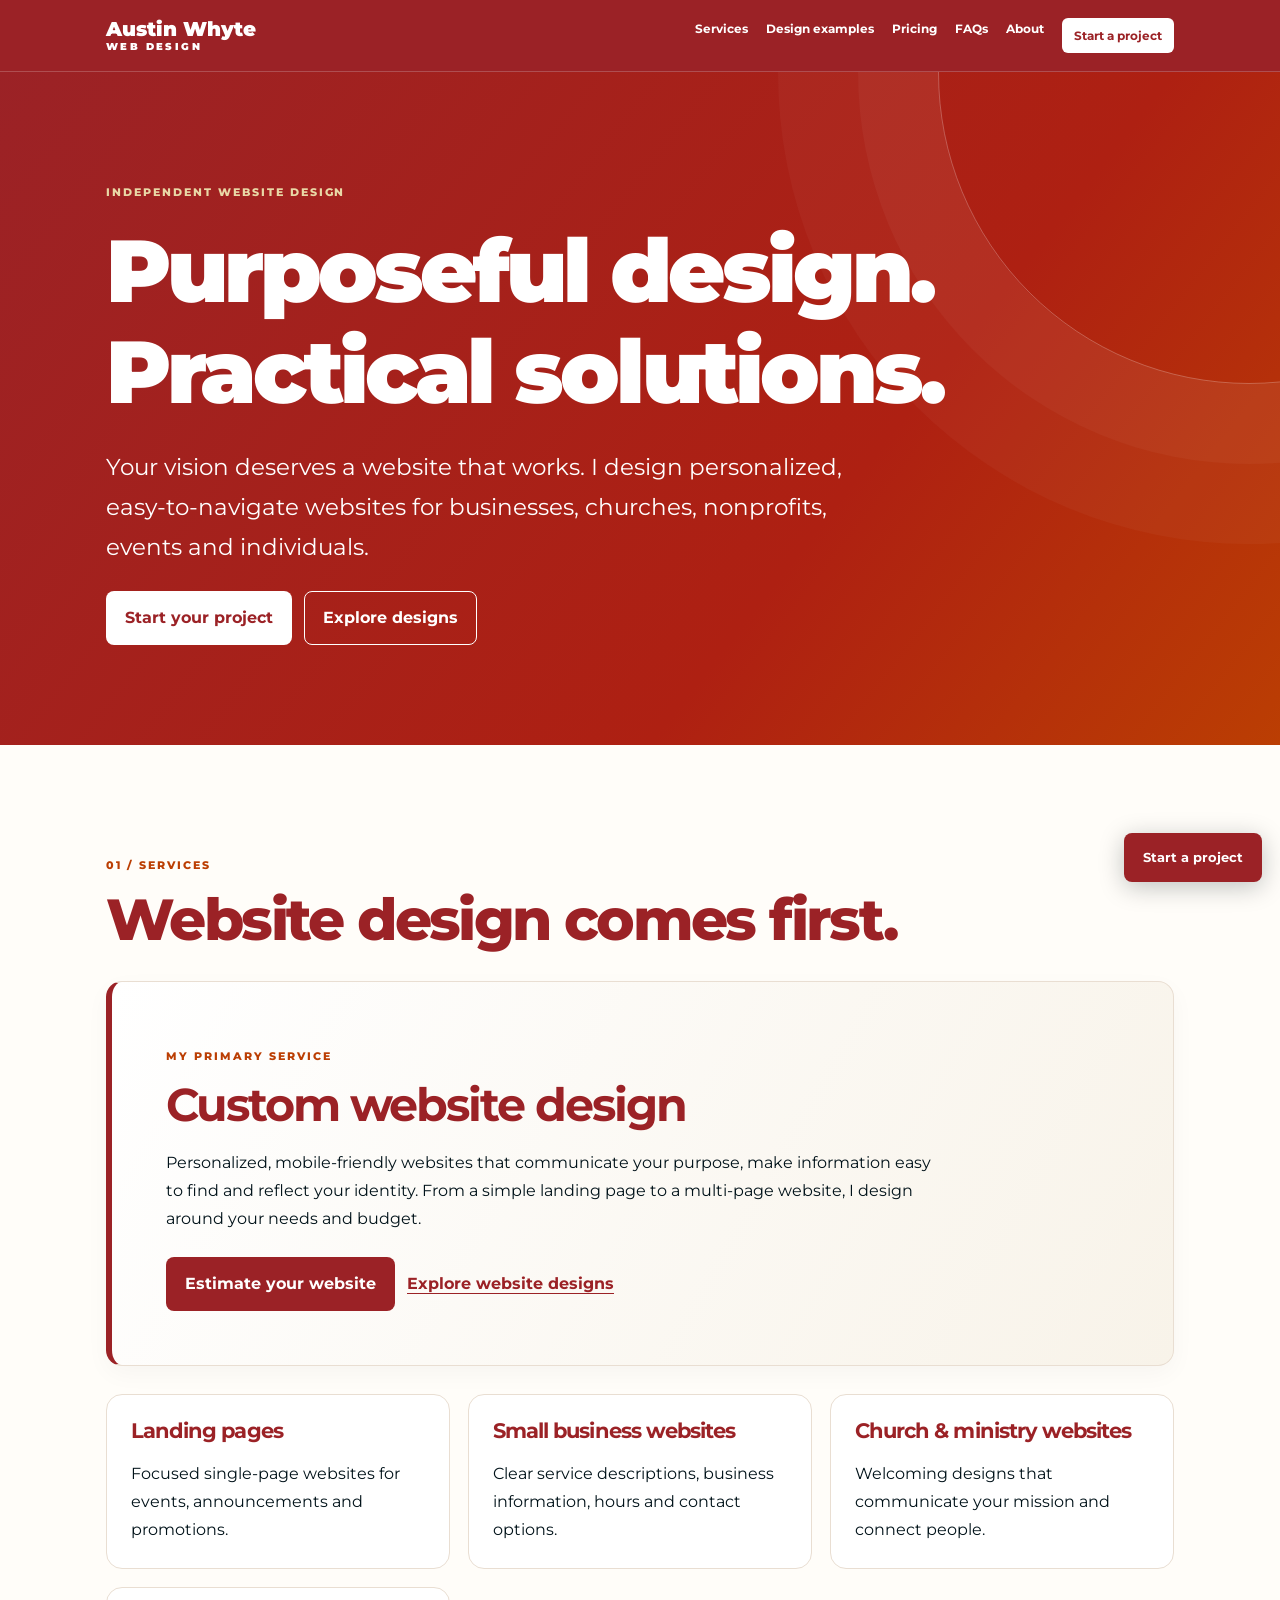
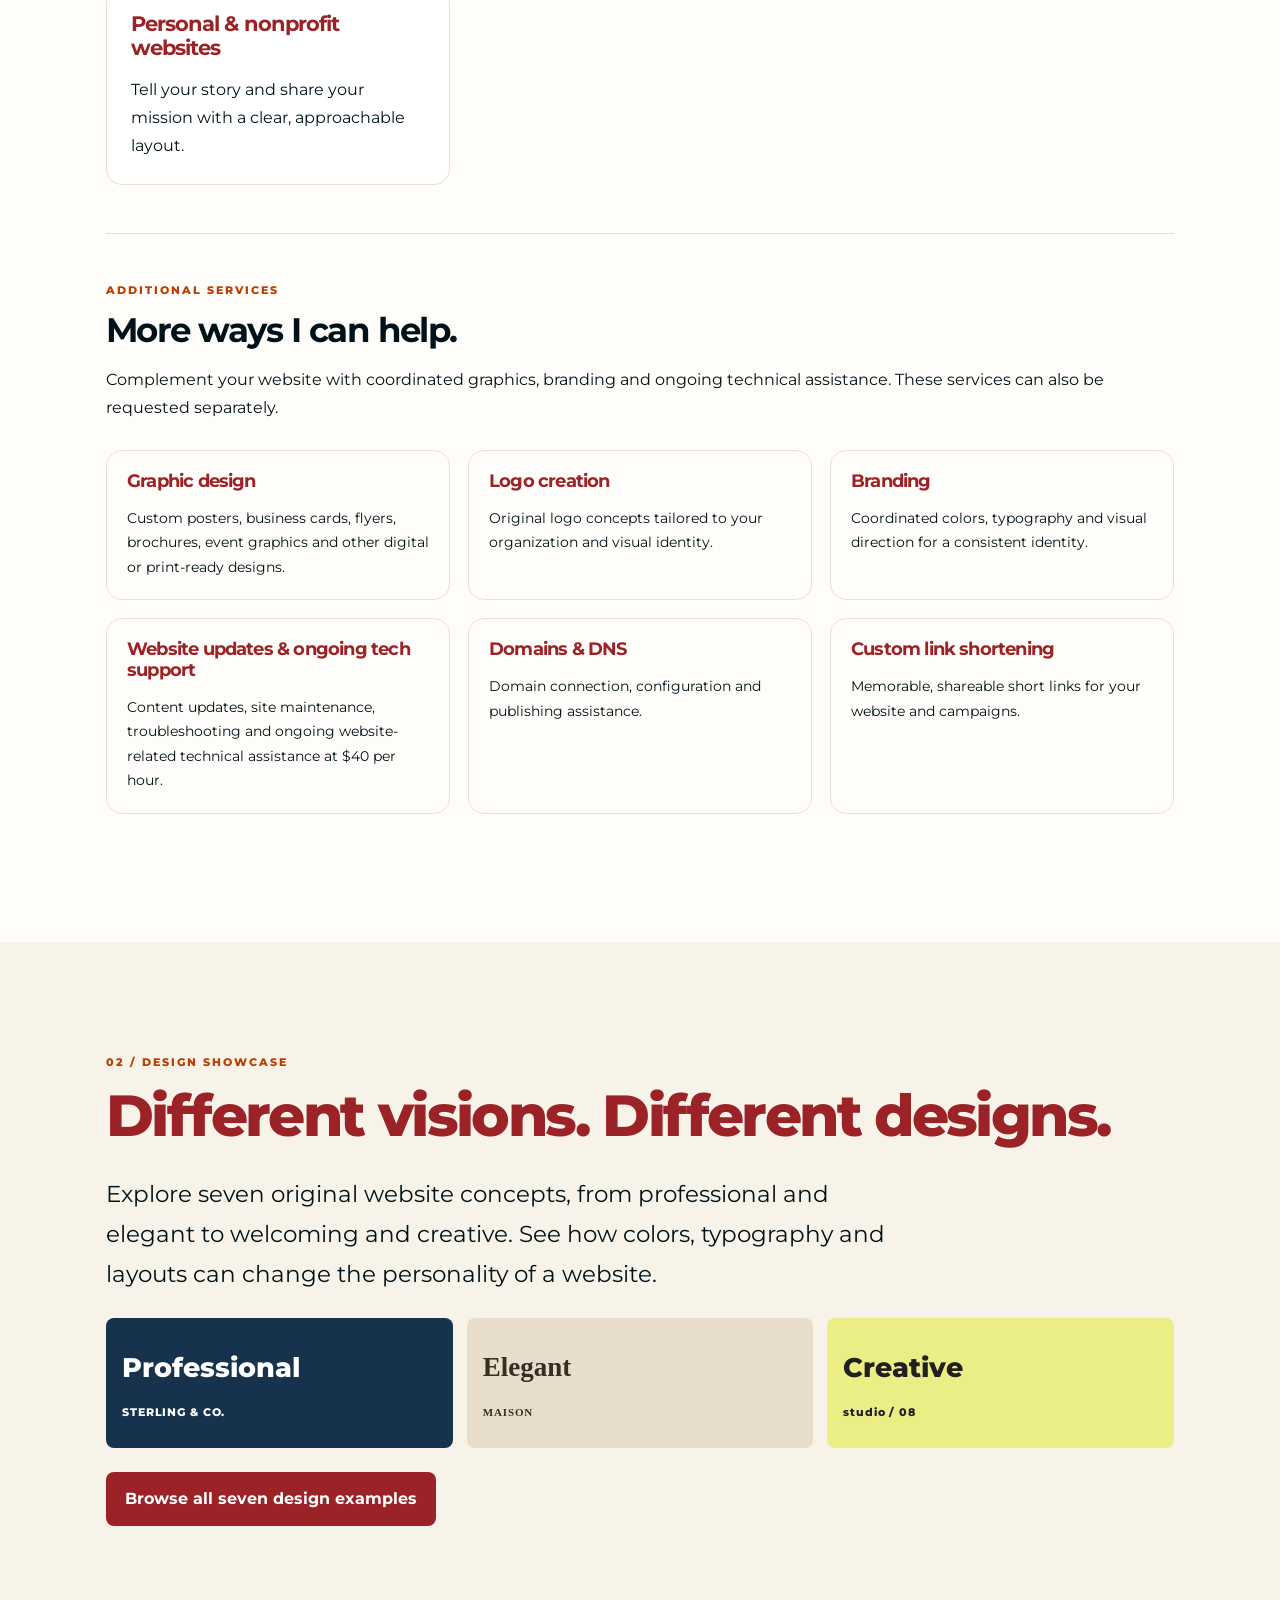
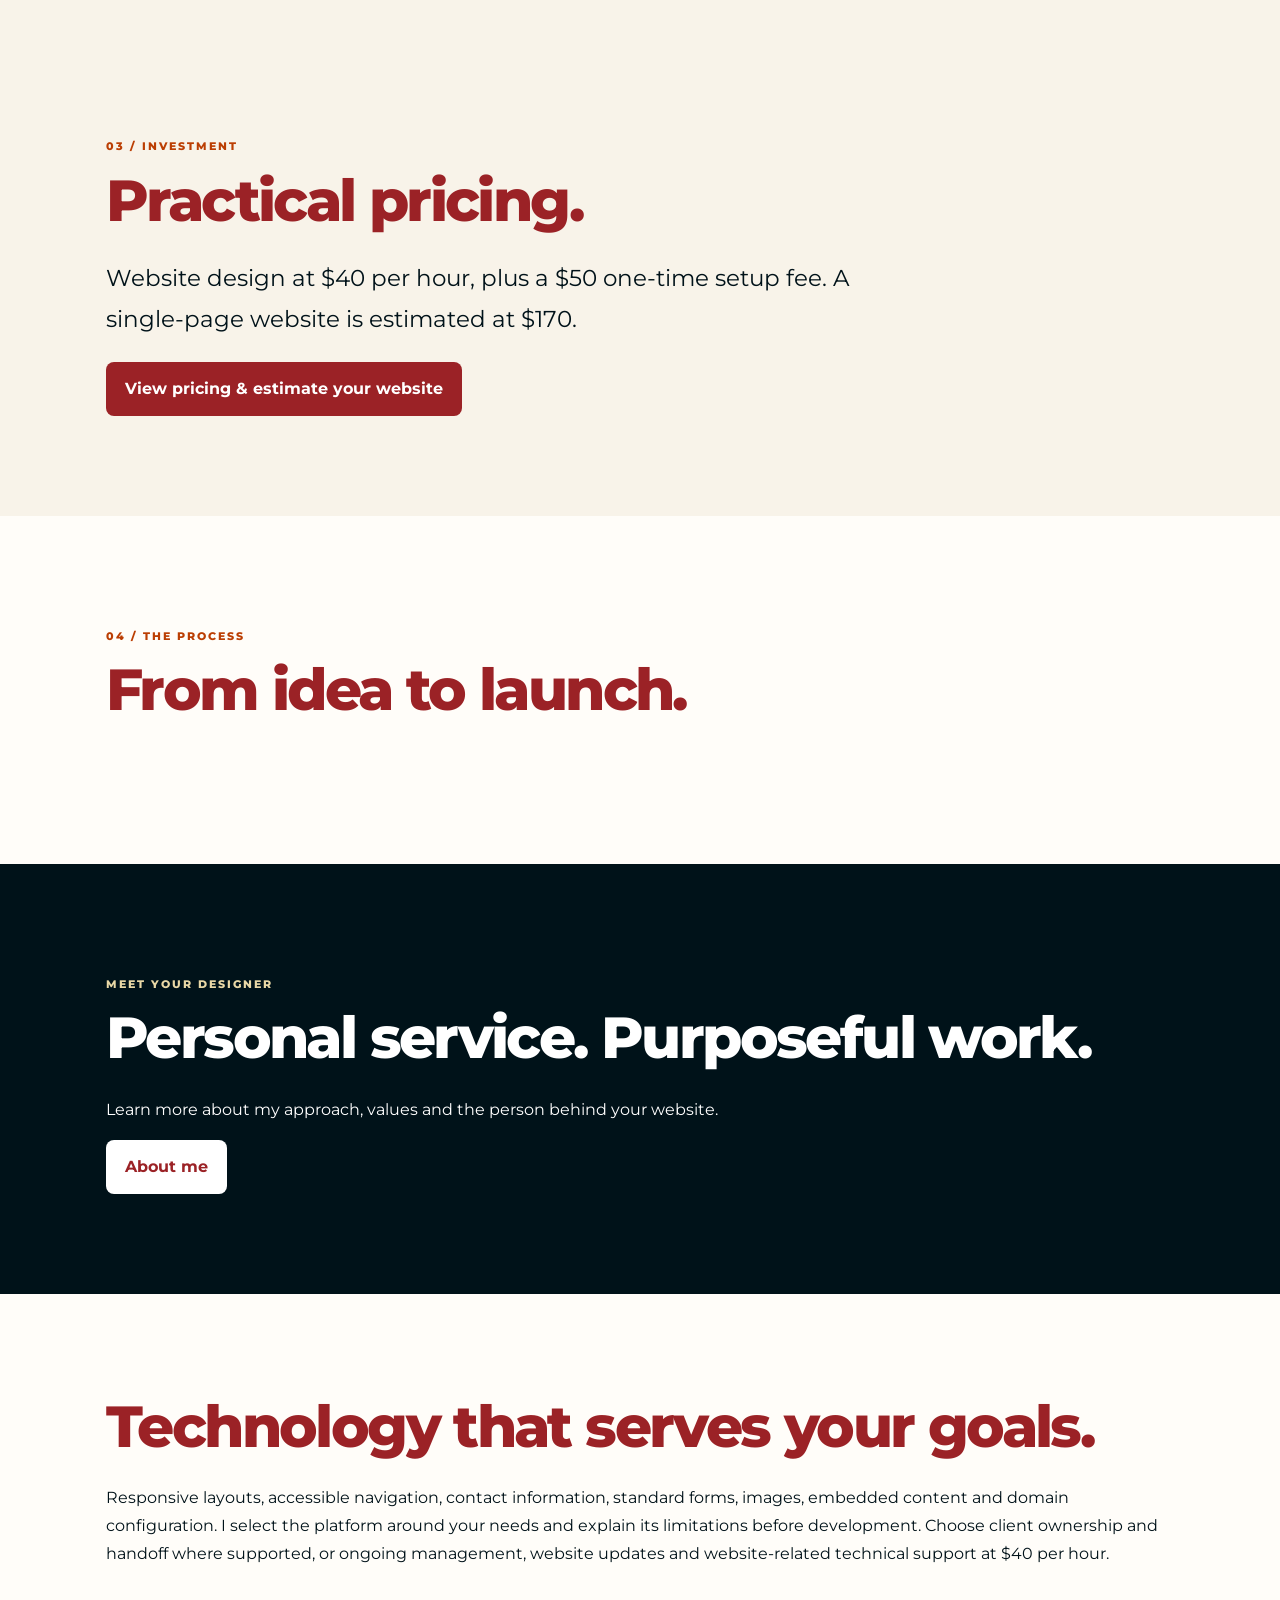
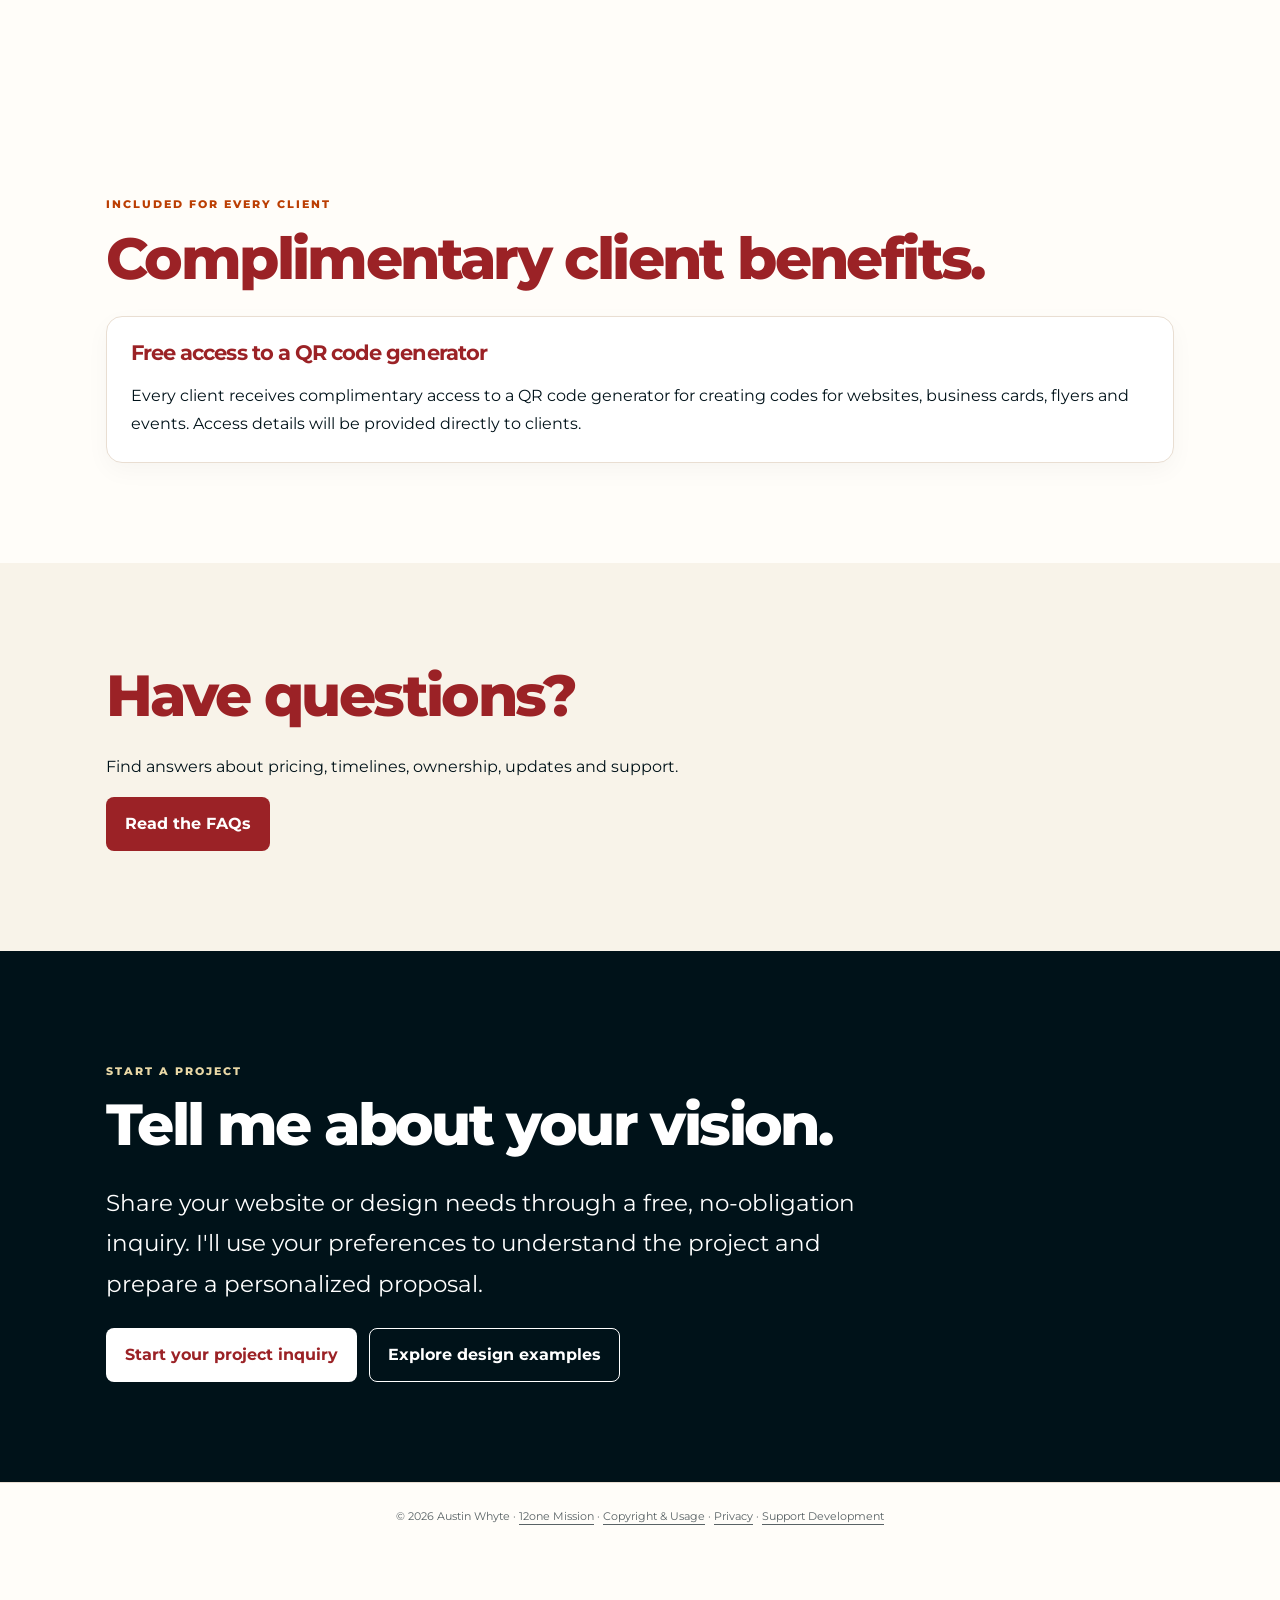
==== commit c40e012d: "Replace homepage sections with concise links to dedicated pages" ====
--- a/design/index.html
+++ b/design/index.html
@@ -1,15 +1,15 @@
 <!doctype html>
 <html lang="en"><head><meta charset="utf-8"><meta name="viewport" content="width=device-width,initial-scale=1"><meta name="theme-color" content="#9B2226"><meta name="description" content="Affordable website design for businesses, ministries, nonprofits and individuals."><meta property="og:title" content="Austin Whyte Web Design"><meta property="og:description" content="Purposeful design. Practical solutions."><link rel="canonical" href="https://12one.page/design/"><link rel="icon" href="/favicon.svg"><link rel="stylesheet" href="https://fonts.googleapis.com/css2?family=Montserrat:wght@400;500;600;700;800;900&display=swap"><link rel="stylesheet" href="styles.css"><title>Austin Whyte Web Design</title></head>
-<body><header><div class="wrap nav"><a class="brand" href="#top">Austin Whyte <small>WEB DESIGN</small></a><nav aria-label="Main navigation"><a href="#services">Services</a><a href="showcase.html">Designs</a><a href="#pricing">Pricing</a><a href="#resources">Client benefits</a><a href="#about">About</a><a class="nav-inquiry" href="inquiry.html">Start a project</a></nav></div></header>
+<body><header><div class="wrap nav"><a class="brand" href="./">Austin Whyte <small>WEB DESIGN</small></a><nav aria-label="Main navigation"><a href="./#services">Services</a><a href="showcase.html">Design examples</a><a href="pricing.html">Pricing</a><a href="faq.html">FAQs</a><a href="about.html">About</a><a class="nav-inquiry" href="inquiry.html">Start a project</a></nav></div></header>
 <main id="top"><section class="hero"><div class="wrap"><p class="eyebrow">Independent website design</p><h1>Purposeful design.<br>Practical solutions.</h1><p class="lead">Your vision deserves a website that works. I design personalized, easy-to-navigate websites for businesses, churches, nonprofits, events and individuals.</p><div class="actions"><a class="btn light" href="inquiry.html">Start your project</a><a class="btn outline" href="showcase.html">Explore designs</a></div></div></section>
-<section id="services"><div class="wrap"><p class="eyebrow">01 / Services</p><h2>Website design comes first.</h2><article class="primary-service"><p class="eyebrow">My primary service</p><h3>Custom website design</h3><p>Personalized, mobile-friendly websites that communicate your purpose, make information easy to find and reflect your identity. From a simple landing page to a multi-page website, I design around your needs and budget.</p><div class="actions"><a class="btn" href="#pricing">Estimate your website</a><a class="primary-link" href="showcase.html">Explore website designs</a></div></article><div class="grid website-types" id="serviceCards"></div><div class="secondary-services"><p class="eyebrow">Additional services</p><h3>More ways I can help.</h3><p>Complement your website with coordinated graphics, branding and ongoing technical assistance. These services can also be requested separately.</p><div class="grid" id="secondaryCards"></div></div></div></section>
+<section id="services"><div class="wrap"><p class="eyebrow">01 / Services</p><h2>Website design comes first.</h2><article class="primary-service"><p class="eyebrow">My primary service</p><h3>Custom website design</h3><p>Personalized, mobile-friendly websites that communicate your purpose, make information easy to find and reflect your identity. From a simple landing page to a multi-page website, I design around your needs and budget.</p><div class="actions"><a class="btn" href="pricing.html">Estimate your website</a><a class="primary-link" href="showcase.html">Explore website designs</a></div></article><div class="grid website-types" id="serviceCards"></div><div class="secondary-services"><p class="eyebrow">Additional services</p><h3>More ways I can help.</h3><p>Complement your website with coordinated graphics, branding and ongoing technical assistance. These services can also be requested separately.</p><div class="grid" id="secondaryCards"></div></div></div></section>
 <section class="cream" id="showcase"><div class="wrap"><p class="eyebrow">02 / Design showcase</p><h2>Different visions. Different designs.</h2><p class="lead">Explore seven original website concepts, from professional and elegant to welcoming and creative. See how colors, typography and layouts can change the personality of a website.</p><div class="showcase-teasers" aria-hidden="true"><div class="teaser corporate">Professional<span>STERLING &amp; CO.</span></div><div class="teaser luxury">Elegant<span>MAISON</span></div><div class="teaser creative">Creative<span>studio / 08</span></div></div><a class="btn" href="showcase.html">Browse all seven design examples</a></div></section>
 
-<section class="cream" id="pricing"><div class="wrap"><p class="eyebrow">04 / Investment</p><h2>Practical pricing.</h2><div class="grid" id="prices"></div><article class="estimator"><h3>Estimate your website cost</h3><p>Choose the total number of pages, including your homepage.</p><label for="pageCount">Total pages</label><input id="pageCount" type="number" min="1" max="100" step="1" value="1" inputmode="numeric"><label for="pageSlider">Quick page selection</label><input id="pageSlider" type="range" min="1" max="20" value="1"><div id="estimateBreakdown" aria-live="polite"></div><a class="btn" id="estimateInquiry" href="inquiry.html">Inquire about this website</a></article><p>Estimates only, based on anticipated hours. Actual design time may vary with page complexity, content readiness and revisions. Ongoing support is $40 per hour. Graphic design, logo creation, branding and custom short links are quoted separately. Complimentary access to a QR code generator is included for all clients. External domain, hosting and subscription costs are separate. Church and nonprofit discounts may be considered individually. Payment terms and revisions are agreed per project.</p></div></section>
-<section id="process"><div class="wrap"><p class="eyebrow">05 / The process</p><h2>From idea to launch.</h2><ol class="process" id="processList"></ol></div></section>
-<section id="about" class="dark"><div class="wrap"><p class="eyebrow">06 / Meet your designer</p><h2>Hi, I'm Austin.</h2><p class="lead">I enjoy turning ideas into useful websites and digital experiences. My Christian faith shapes my approach to integrity, creativity, excellence and care. This work is an extension of my <a href="/">12one Mission</a> and desire to use my abilities purposefully in service to others.</p><div class="grid" id="values"></div></div></section>
+<section id="pricing" class="cream"><div class="wrap"><p class="eyebrow">03 / Investment</p><h2>Practical pricing.</h2><p class="lead">Website design at $40 per hour, plus a $50 one-time setup fee. A single-page website is estimated at $170.</p><a class="btn" href="pricing.html">View pricing &amp; estimate your website</a></div></section>
+<section id="process"><div class="wrap"><p class="eyebrow">04 / The process</p><h2>From idea to launch.</h2><ol class="process" id="processList"></ol></div></section>
+<section id="about" class="dark"><div class="wrap"><p class="eyebrow">Meet your designer</p><h2>Personal service. Purposeful work.</h2><p>Learn more about my approach, values and the person behind your website.</p><a class="btn light" href="about.html">About me</a></div></section>
 <section id="technology"><div class="wrap"><h2>Technology that serves your goals.</h2><p>Responsive layouts, accessible navigation, contact information, standard forms, images, embedded content and domain configuration. I select the platform around your needs and explain its limitations before development. Choose client ownership and handoff where supported, or ongoing management, website updates and website-related technical support at $40 per hour.</p></div></section>
-<section id="resources"><div class="wrap"><p class="eyebrow">Included for every client</p><h2>Complimentary client benefits.</h2><article><h3>Free access to a QR code generator</h3><p>Every client receives complimentary access to a QR code generator for creating codes for websites, business cards, flyers and events. Access details will be provided directly to clients.</p></article></div></section><section class="cream" id="faq"><div class="wrap"><h2>Frequently asked questions.</h2><div id="faqList"></div></div></section>
+<section id="resources"><div class="wrap"><p class="eyebrow">Included for every client</p><h2>Complimentary client benefits.</h2><article><h3>Free access to a QR code generator</h3><p>Every client receives complimentary access to a QR code generator for creating codes for websites, business cards, flyers and events. Access details will be provided directly to clients.</p></article></div></section><section class="cream" id="faq"><div class="wrap"><h2>Have questions?</h2><p>Find answers about pricing, timelines, ownership, updates and support.</p><a class="btn" href="faq.html">Read the FAQs</a></div></section>
 <section class="dark" id="start"><div class="wrap"><p class="eyebrow">Start a project</p><h2>Tell me about your vision.</h2><p class="lead">Share your website or design needs through a free, no-obligation inquiry. I'll use your preferences to understand the project and prepare a personalized proposal.</p><div class="actions"><a class="btn light" href="inquiry.html">Start your project inquiry</a><a class="btn outline" href="showcase.html">Explore design examples</a></div></div></section></main>
 <a class="floating btn" href="inquiry.html">Start a project</a><footer>© 2026 Austin Whyte · <a href="/">12one Mission</a> · <a href="/copyright.html">Copyright & Usage</a> · <a href="privacy.html">Privacy</a> · <a href="https://ko-fi.com/12one">Support Development</a></footer>
 <script defer src="script.js"></script></body></html>
--- a/design/styles.css
+++ b/design/styles.css
@@ -2,3 +2,5 @@
 .estimator{max-width:700px;margin:28px auto;padding:clamp(20px,4vw,36px)}.estimator input[type=range]{padding:0;accent-color:var(--red);border:0}.estimate-row{display:flex;justify-content:space-between;gap:18px;padding:12px 0;border-bottom:1px solid var(--line);align-items:baseline}.estimate-row strong{white-space:nowrap}.estimate-total{color:var(--red);font-size:clamp(20px,4vw,30px);border:0}.estimate-note{font-size:13px;color:#596265}.estimator .btn[aria-disabled=true]{opacity:.5;cursor:not-allowed}
 
 .primary-service{padding:clamp(26px,5vw,54px);border-left:6px solid var(--red);background:linear-gradient(120deg,#fff,var(--cream));margin:28px 0}.primary-service h3{font-size:clamp(28px,4.5vw,46px);margin:12px 0 18px}.primary-service p:not(.eyebrow){max-width:780px}.primary-link{color:var(--red);font-weight:700}.website-types article{box-shadow:none}.secondary-services{border-top:1px solid var(--line);padding-top:36px;margin-top:48px}.secondary-services>h3{font-size:clamp(24px,3vw,34px)}.secondary-services .grid{grid-template-columns:repeat(auto-fit,minmax(min(100%,280px),1fr))}.secondary-services article{box-shadow:none;padding:20px;background:var(--paper)}.secondary-services article h3{font-size:18px}.secondary-services article p{font-size:14px}
+
+.nav-inquiry{background:white;color:var(--red);padding:7px 12px;border-radius:6px}.nav a[aria-current=page]{text-decoration:underline}.subhero{background:var(--cream);padding:clamp(40px,7vw,85px) 0}.subhero h1{color:var(--red);font-size:clamp(38px,6vw,70px)}.back-link{font-size:14px;font-weight:600;color:var(--teal)}.showcase-controls{padding:20px 0;position:sticky;top:0;z-index:4;border-bottom:1px solid var(--line)}.showcase-controls .toolbar{margin:0;align-items:center}.showcase-controls nav{margin-top:8px;gap:10px}.showcase-controls nav a{color:var(--teal);text-decoration:underline}.concept-section{scroll-margin-top:145px;padding:clamp(40px,6vw,70px) 0}.concept-section .preview-shell{margin-top:24px}.showcase-teasers{display:grid;grid-template-columns:repeat(3,minmax(0,1fr));gap:14px;margin:24px 0}.teaser{padding:24px 16px;min-height:130px;font-size:clamp(17px,3vw,27px);font-weight:800;display:flex;flex-direction:column;justify-content:center;border-radius:8px}.teaser span{font-size:11px;letter-spacing:.08em;margin-top:12px}.teaser.corporate{background:#17324d;color:white}.teaser.luxury{background:#e8dcca;color:#382d23;font-family:Georgia,serif}.teaser.creative{background:#ebed85;color:#202020}.estimate-summary{background:white;border-left:4px solid var(--red);padding:16px;font-weight:600}.device-controls{white-space:nowrap}@media(max-width:620px){.showcase-controls{position:static}.concept-section{scroll-margin-top:12px}.showcase-teasers{grid-template-columns:1fr}.teaser{min-height:90px}.nav-inquiry{padding:5px 9px}}
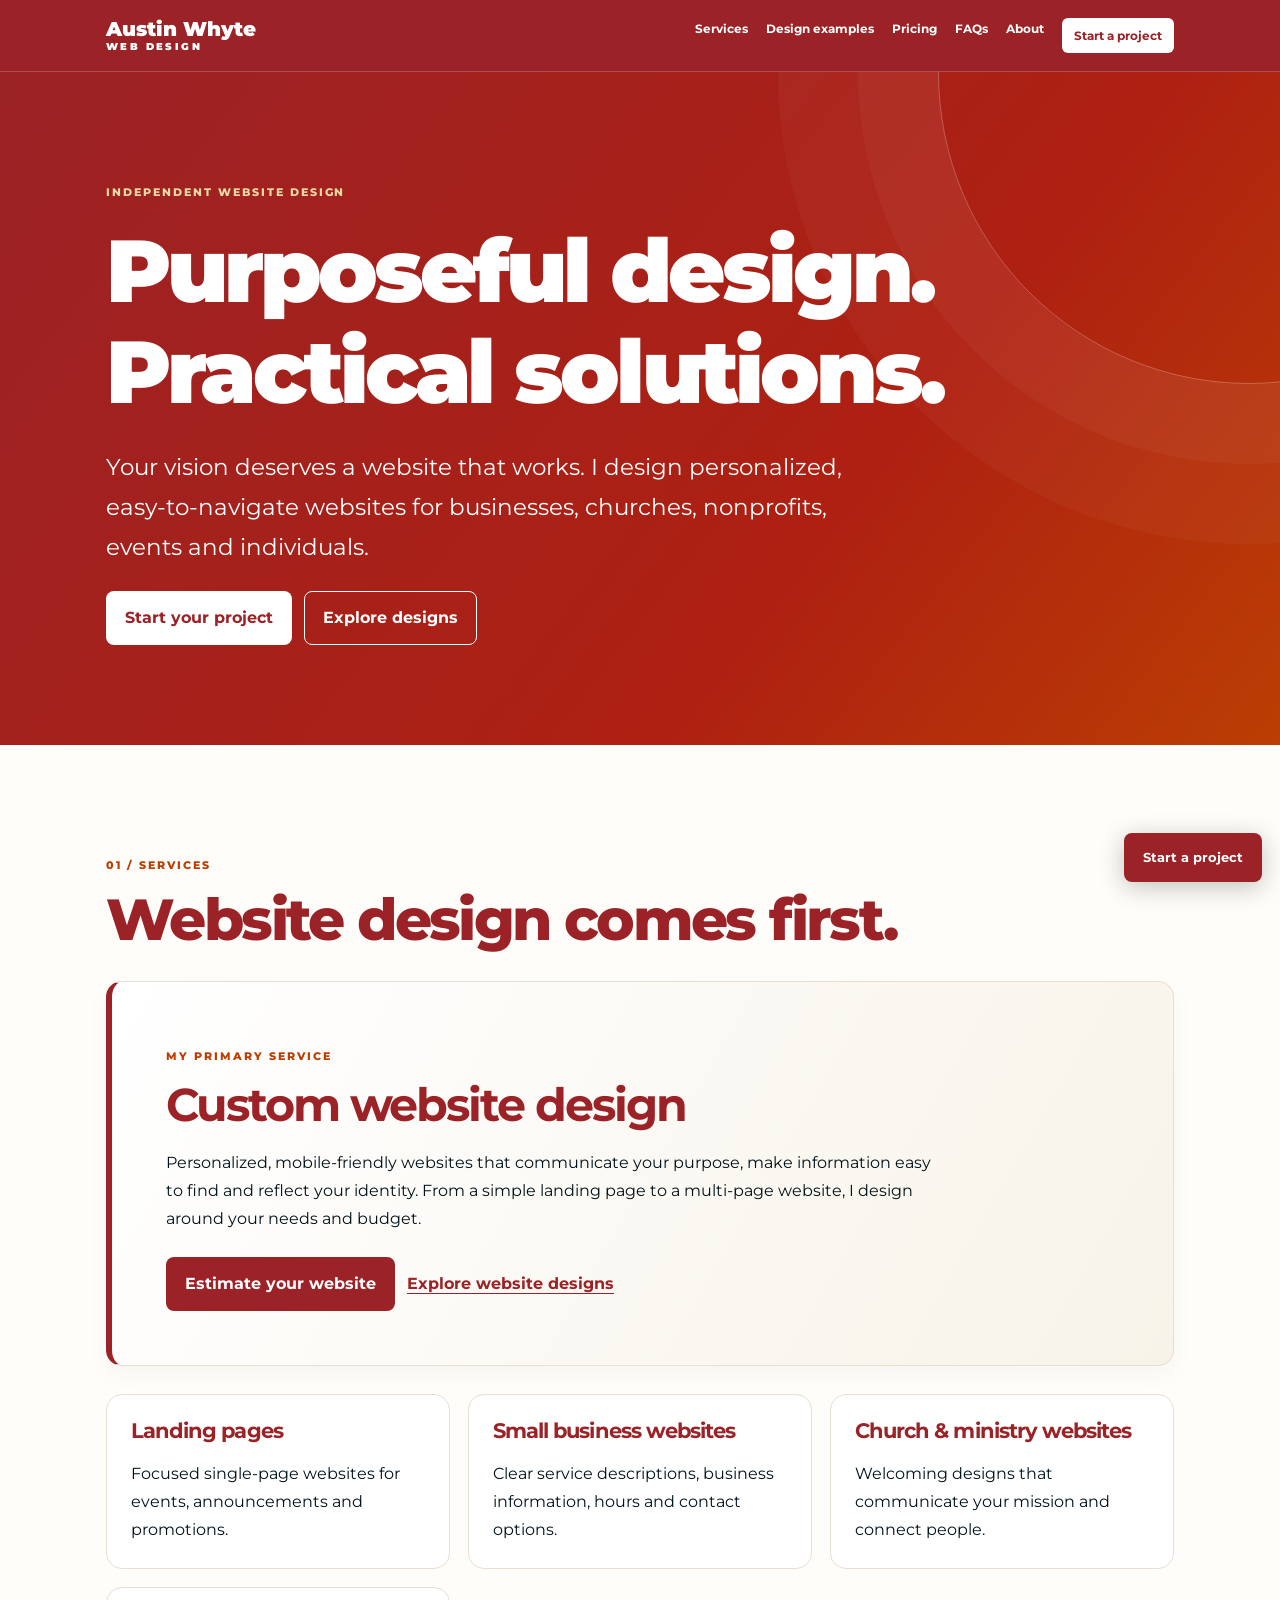
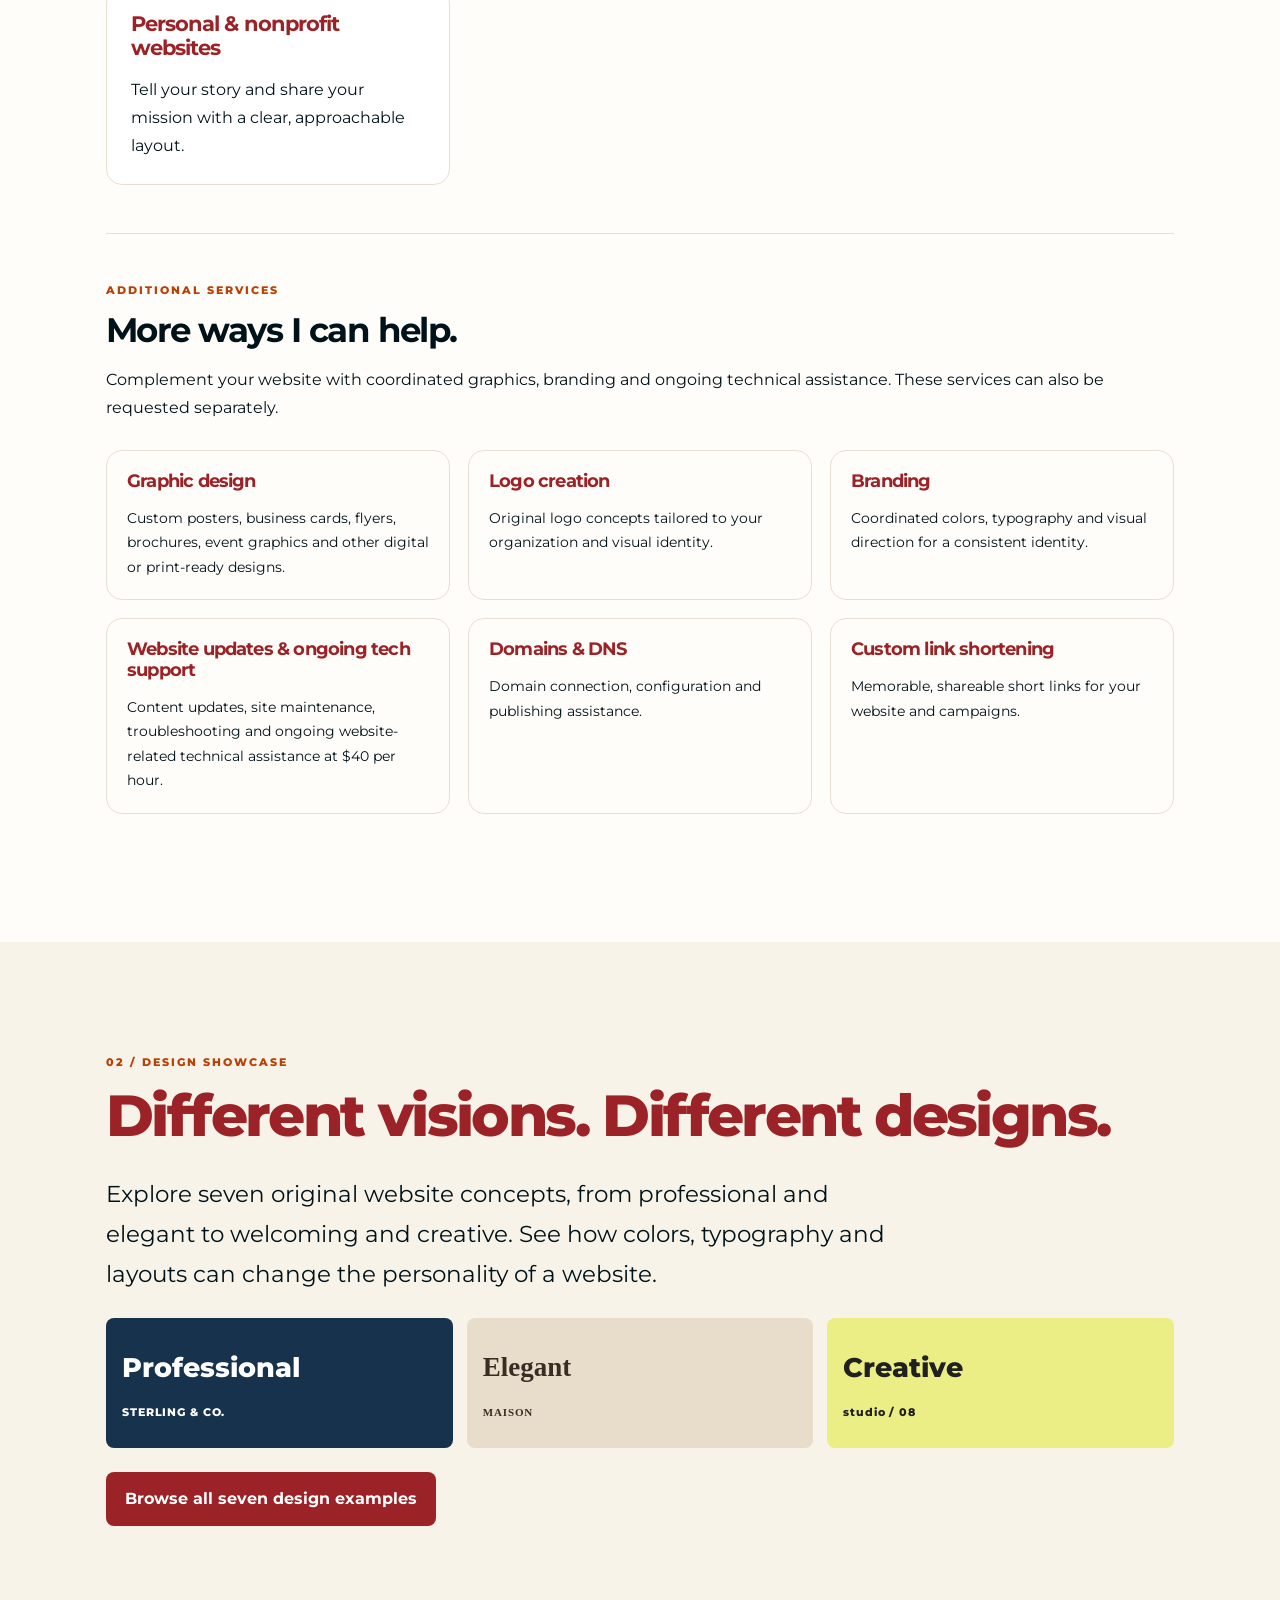
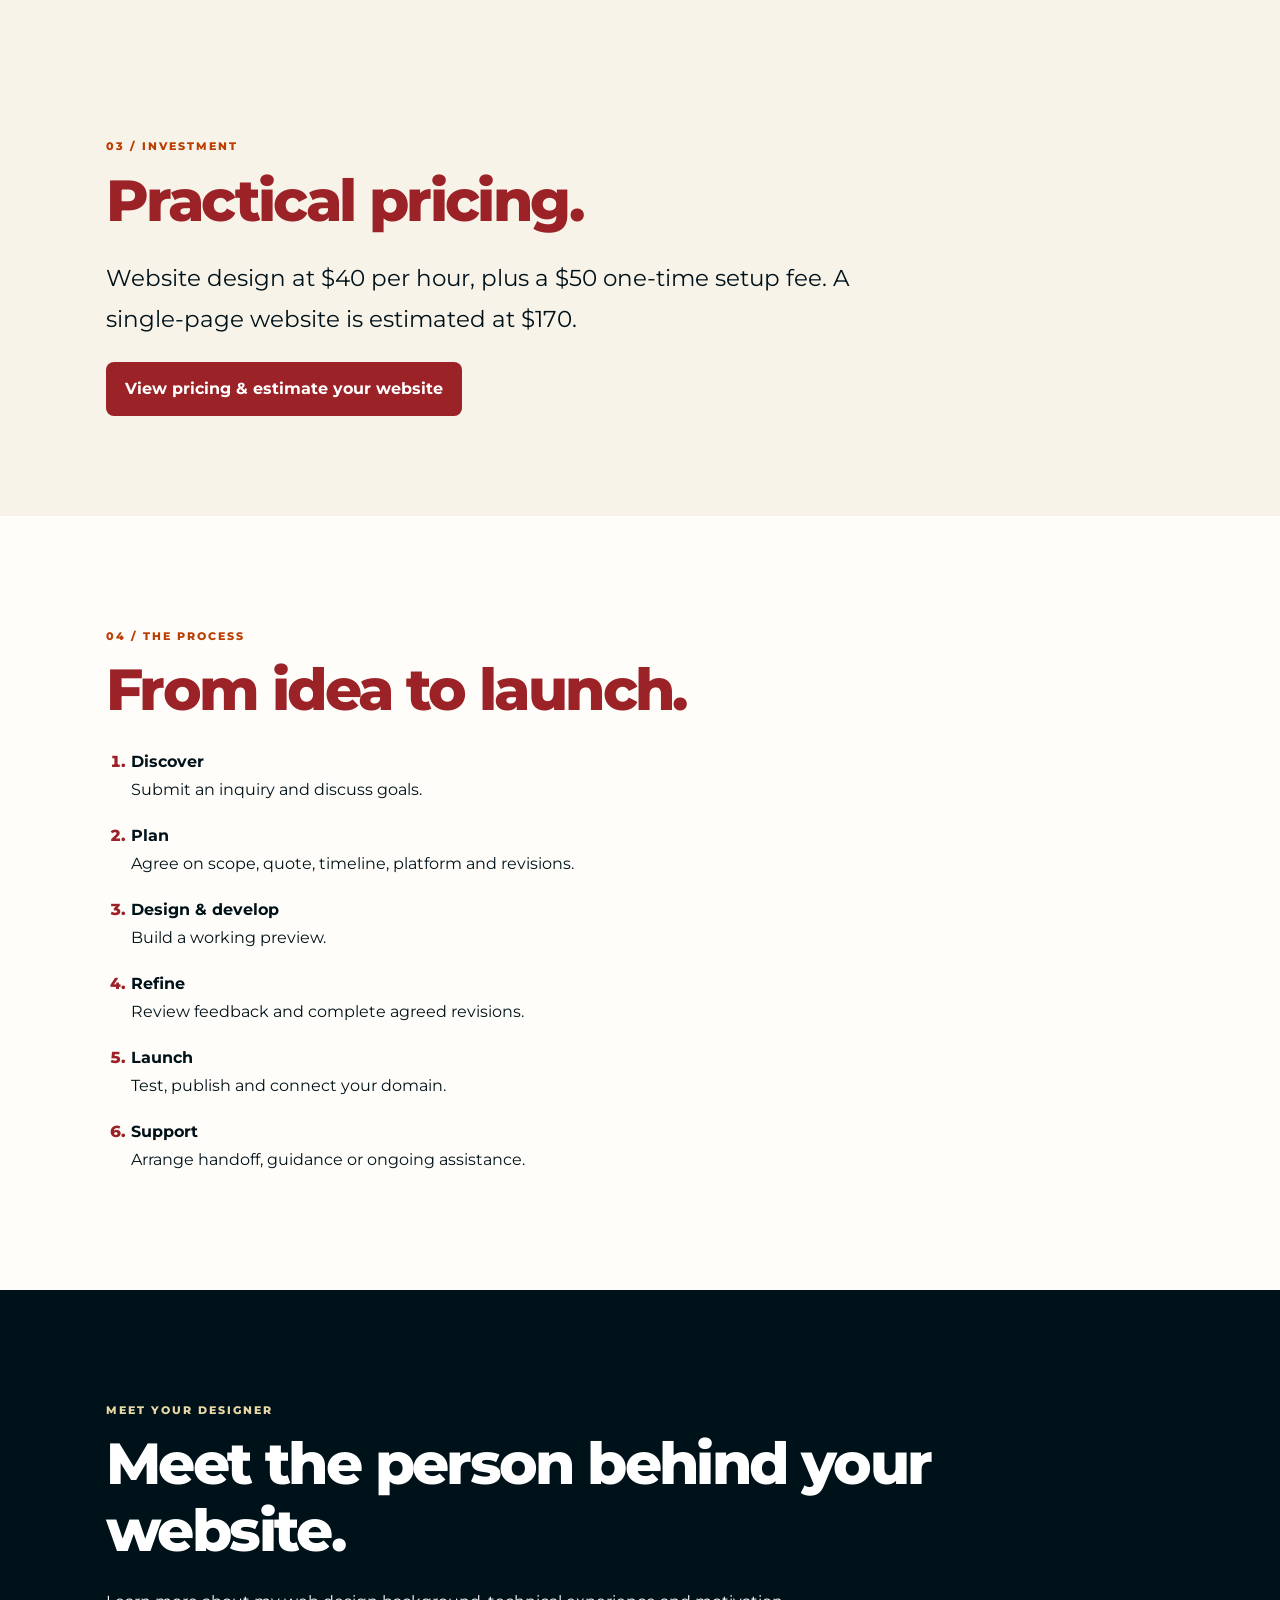
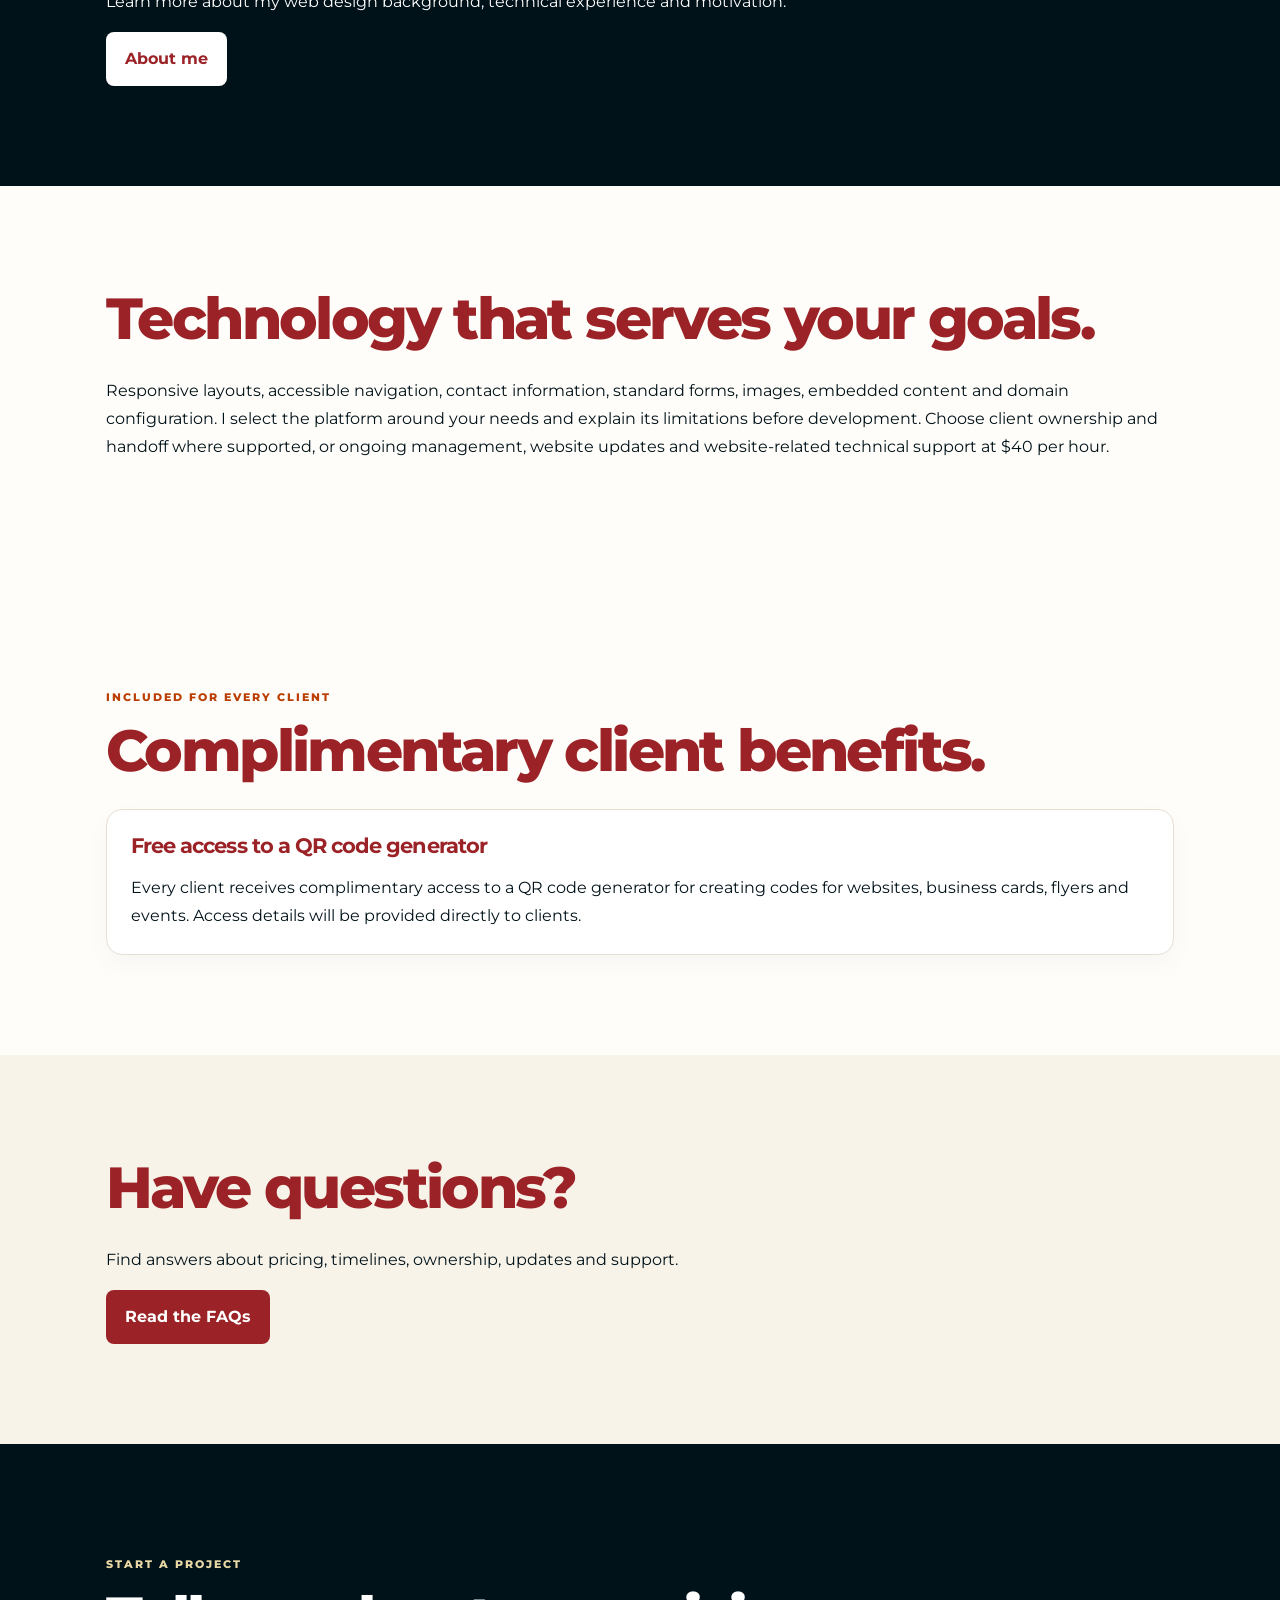
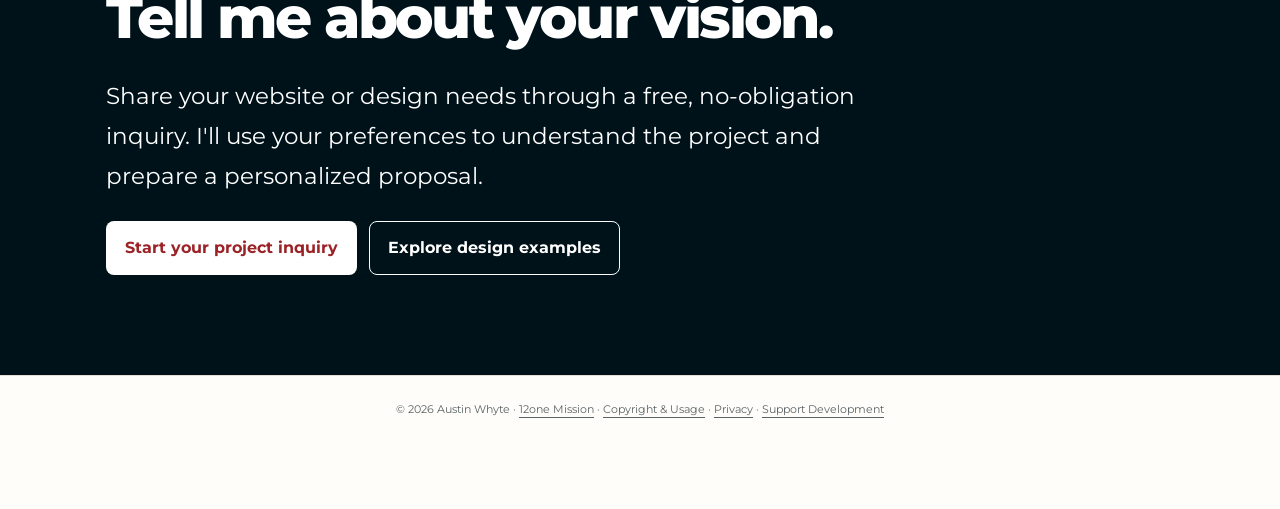
==== commit 64223ecc: "Align homepage About teaser with approved biography" ====
--- a/design/index.html
+++ b/design/index.html
@@ -7,7 +7,7 @@
 
 <section id="pricing" class="cream"><div class="wrap"><p class="eyebrow">03 / Investment</p><h2>Practical pricing.</h2><p class="lead">Website design at $40 per hour, plus a $50 one-time setup fee. A single-page website is estimated at $170.</p><a class="btn" href="pricing.html">View pricing &amp; estimate your website</a></div></section>
 <section id="process"><div class="wrap"><p class="eyebrow">04 / The process</p><h2>From idea to launch.</h2><ol class="process" id="processList"></ol></div></section>
-<section id="about" class="dark"><div class="wrap"><p class="eyebrow">Meet your designer</p><h2>Personal service. Purposeful work.</h2><p>Learn more about my approach, values and the person behind your website.</p><a class="btn light" href="about.html">About me</a></div></section>
+<section id="about" class="dark"><div class="wrap"><p class="eyebrow">Meet your designer</p><h2>Meet the person behind your website.</h2><p>Learn more about my web design background, technical experience and motivation.</p><a class="btn light" href="about.html">About me</a></div></section>
 <section id="technology"><div class="wrap"><h2>Technology that serves your goals.</h2><p>Responsive layouts, accessible navigation, contact information, standard forms, images, embedded content and domain configuration. I select the platform around your needs and explain its limitations before development. Choose client ownership and handoff where supported, or ongoing management, website updates and website-related technical support at $40 per hour.</p></div></section>
 <section id="resources"><div class="wrap"><p class="eyebrow">Included for every client</p><h2>Complimentary client benefits.</h2><article><h3>Free access to a QR code generator</h3><p>Every client receives complimentary access to a QR code generator for creating codes for websites, business cards, flyers and events. Access details will be provided directly to clients.</p></article></div></section><section class="cream" id="faq"><div class="wrap"><h2>Have questions?</h2><p>Find answers about pricing, timelines, ownership, updates and support.</p><a class="btn" href="faq.html">Read the FAQs</a></div></section>
 <section class="dark" id="start"><div class="wrap"><p class="eyebrow">Start a project</p><h2>Tell me about your vision.</h2><p class="lead">Share your website or design needs through a free, no-obligation inquiry. I'll use your preferences to understand the project and prepare a personalized proposal.</p><div class="actions"><a class="btn light" href="inquiry.html">Start your project inquiry</a><a class="btn outline" href="showcase.html">Explore design examples</a></div></div></section></main>
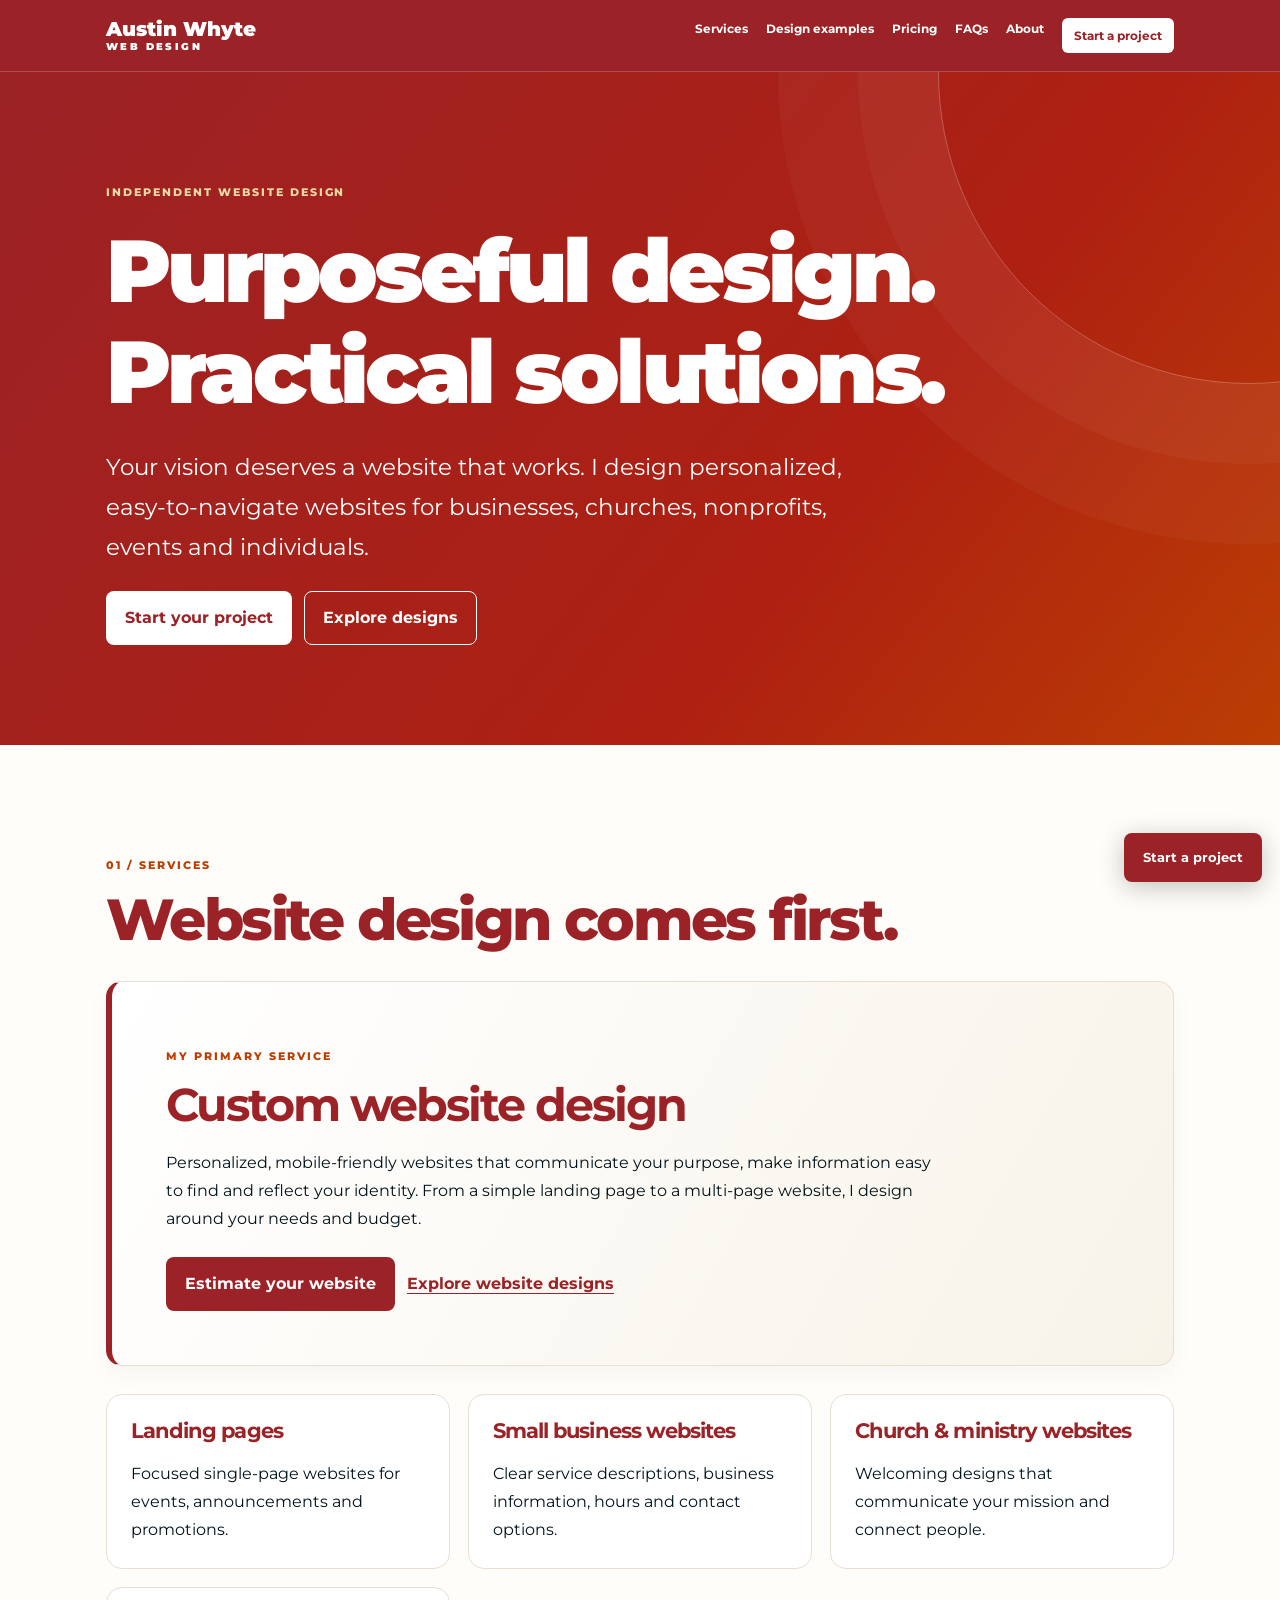
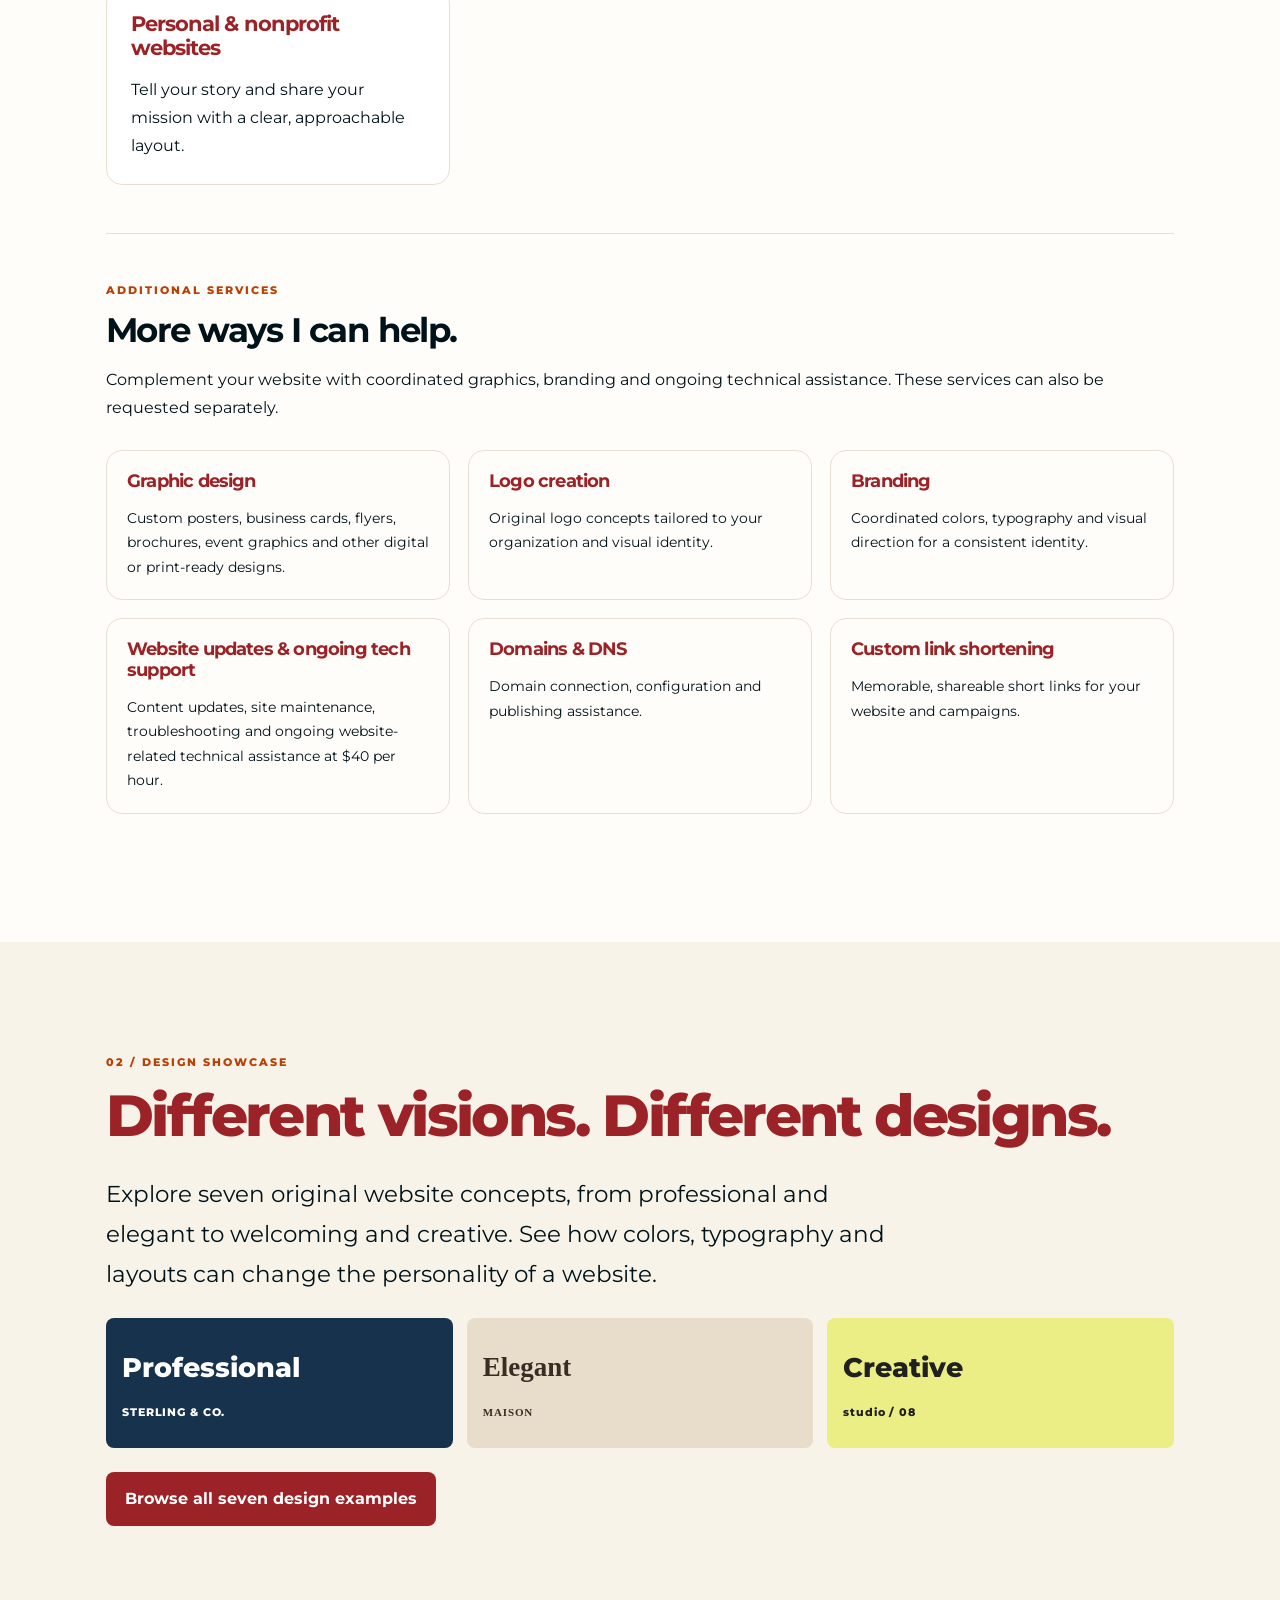
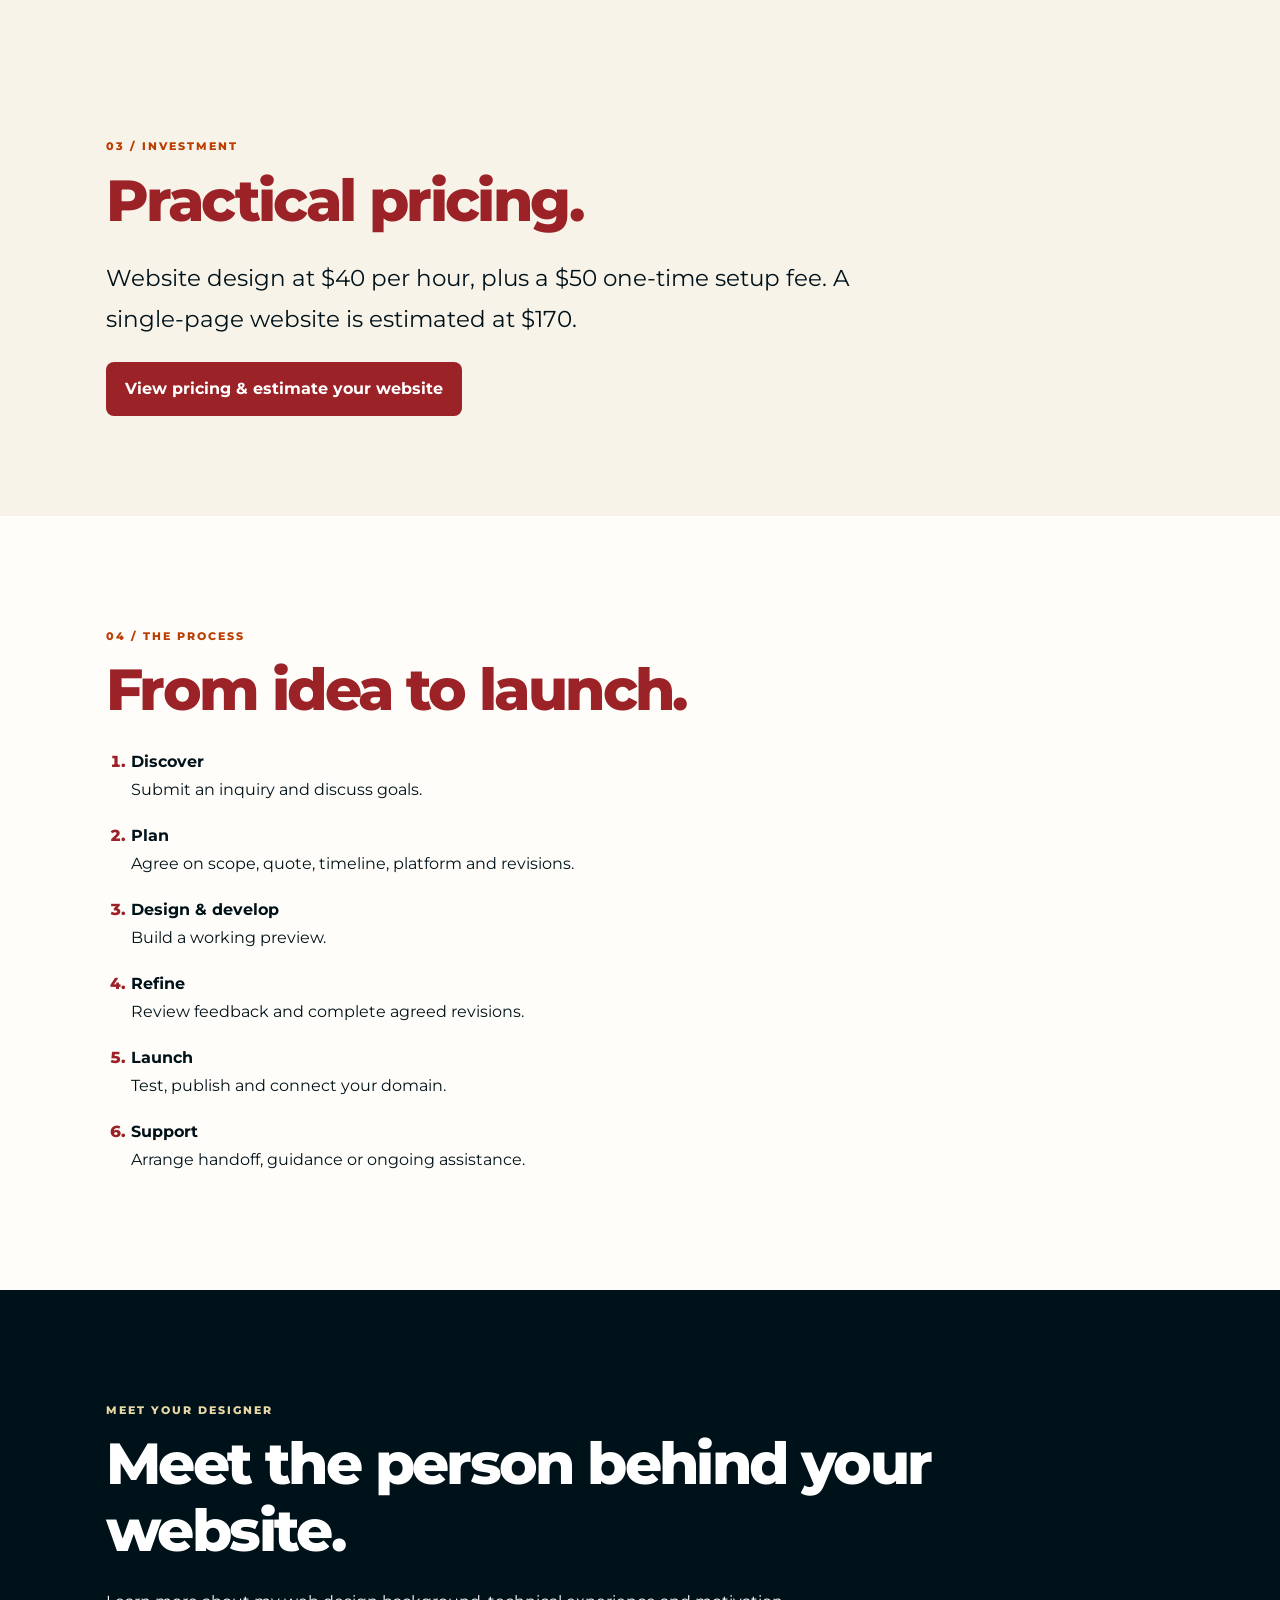
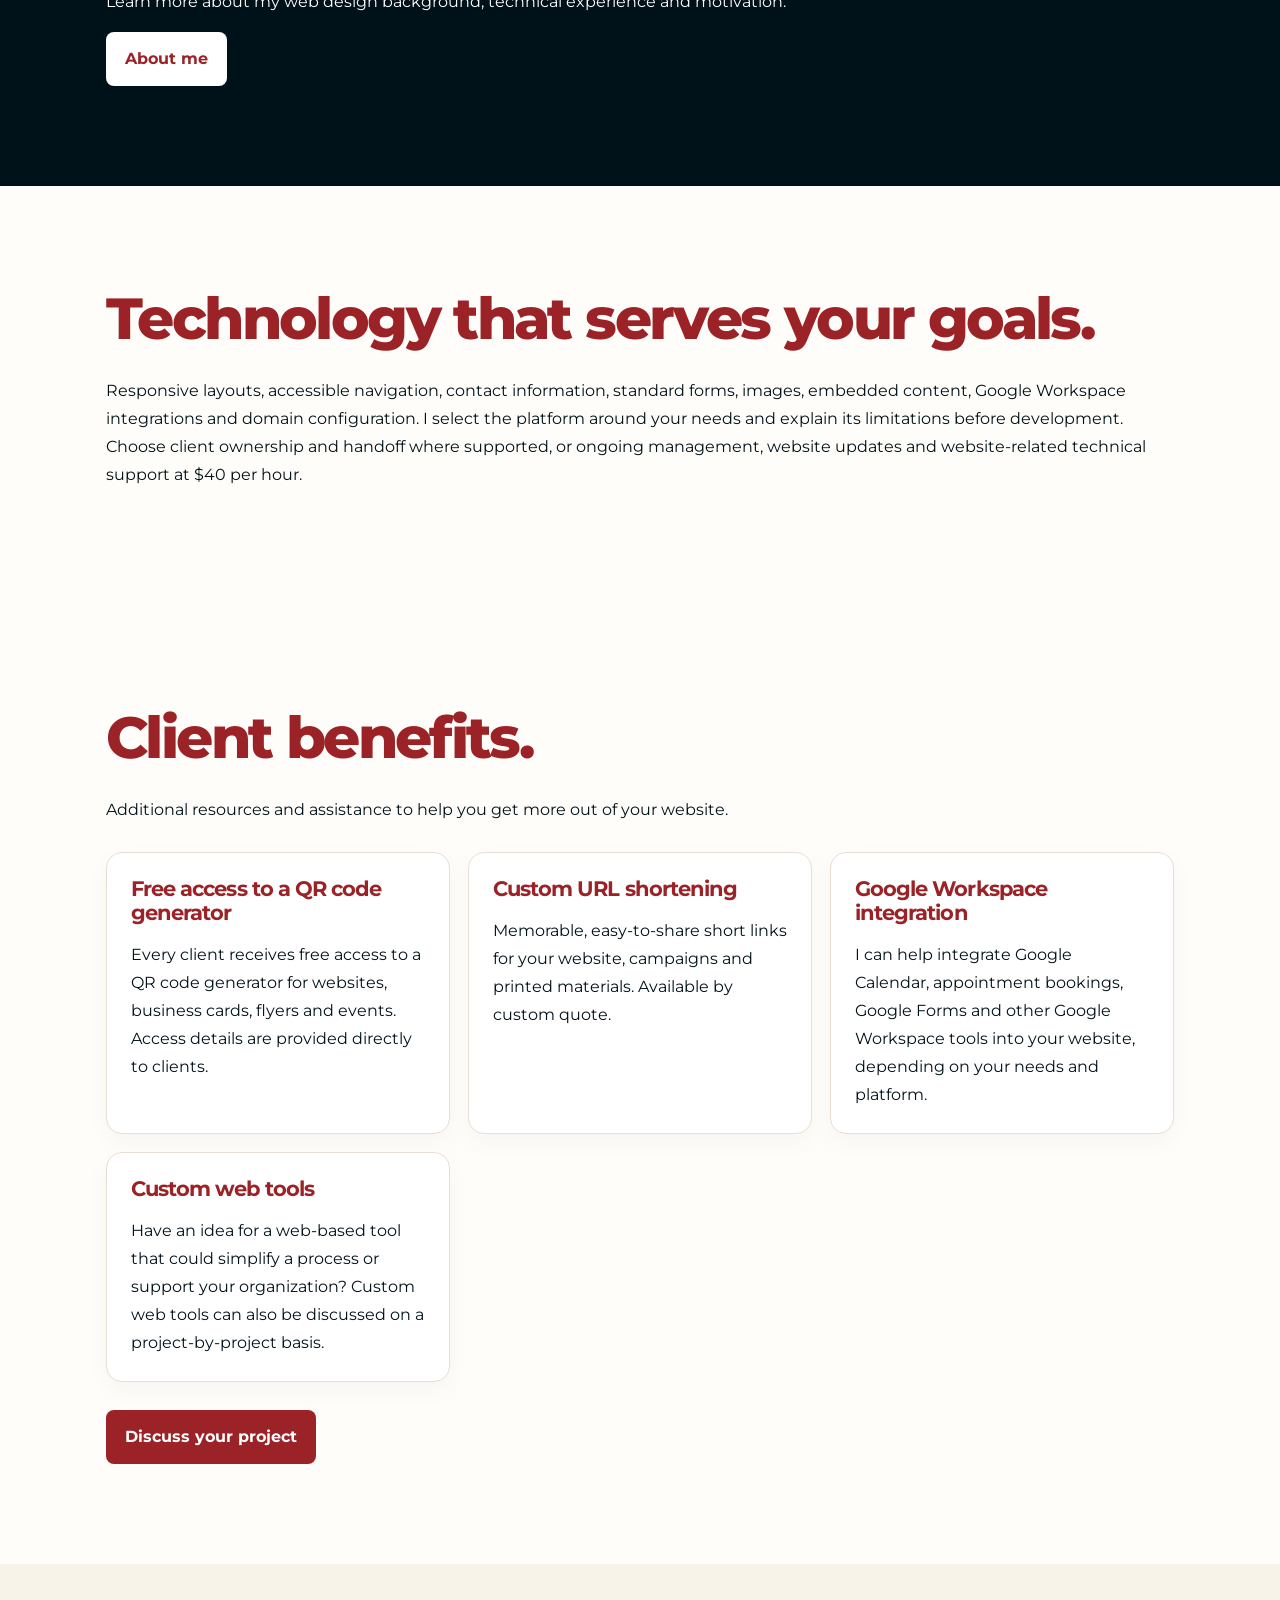
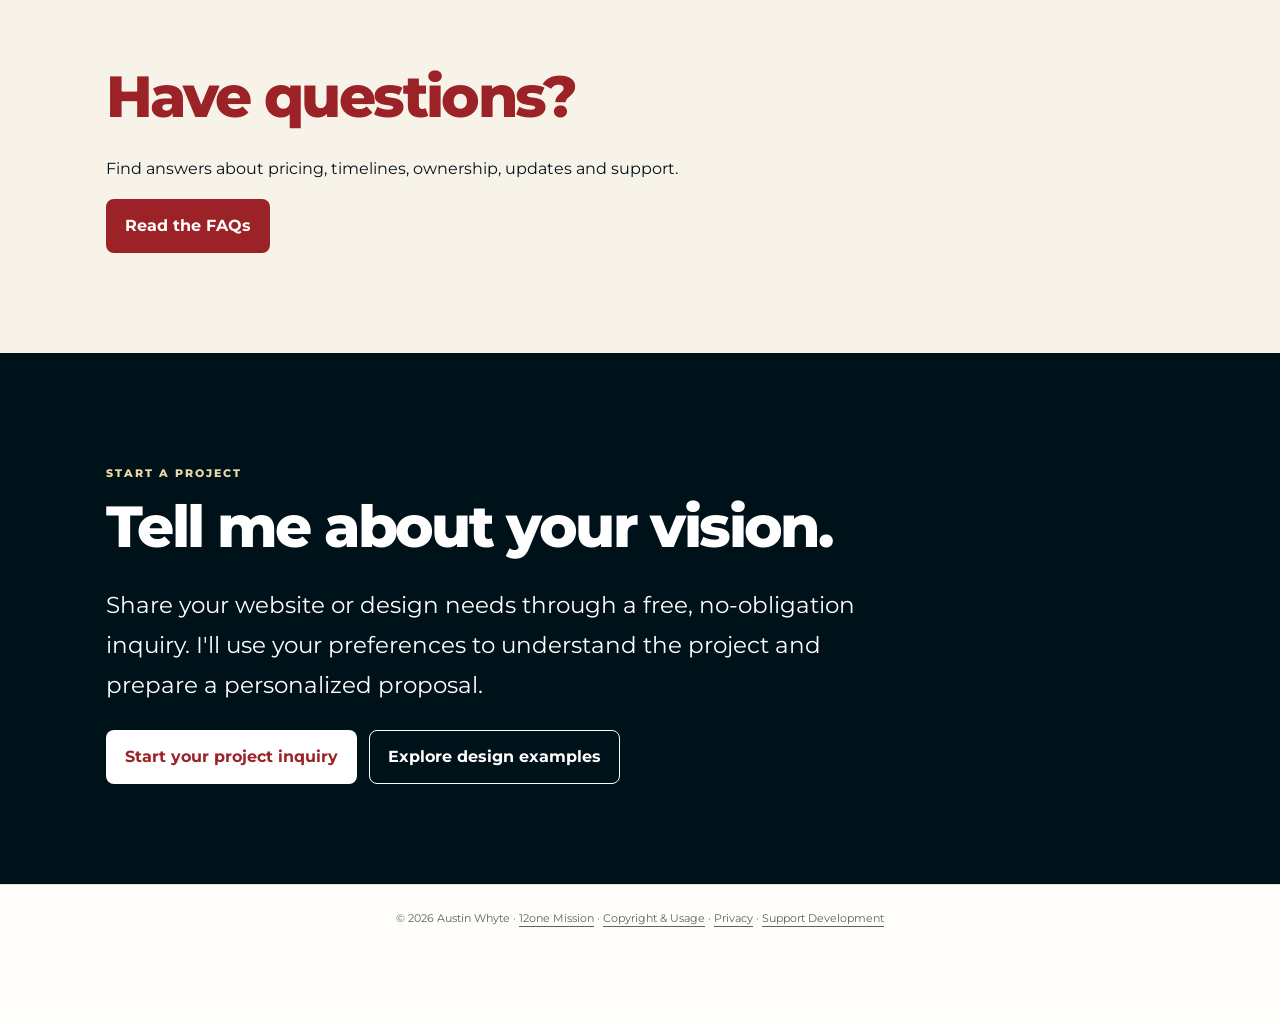
==== commit 964bf1f1: "Expand client benefits and align related service information" ====
--- a/design/index.html
+++ b/design/index.html
@@ -8,8 +8,8 @@
 <section id="pricing" class="cream"><div class="wrap"><p class="eyebrow">03 / Investment</p><h2>Practical pricing.</h2><p class="lead">Website design at $40 per hour, plus a $50 one-time setup fee. A single-page website is estimated at $170.</p><a class="btn" href="pricing.html">View pricing &amp; estimate your website</a></div></section>
 <section id="process"><div class="wrap"><p class="eyebrow">04 / The process</p><h2>From idea to launch.</h2><ol class="process" id="processList"></ol></div></section>
 <section id="about" class="dark"><div class="wrap"><p class="eyebrow">Meet your designer</p><h2>Meet the person behind your website.</h2><p>Learn more about my web design background, technical experience and motivation.</p><a class="btn light" href="about.html">About me</a></div></section>
-<section id="technology"><div class="wrap"><h2>Technology that serves your goals.</h2><p>Responsive layouts, accessible navigation, contact information, standard forms, images, embedded content and domain configuration. I select the platform around your needs and explain its limitations before development. Choose client ownership and handoff where supported, or ongoing management, website updates and website-related technical support at $40 per hour.</p></div></section>
-<section id="resources"><div class="wrap"><p class="eyebrow">Included for every client</p><h2>Complimentary client benefits.</h2><article><h3>Free access to a QR code generator</h3><p>Every client receives complimentary access to a QR code generator for creating codes for websites, business cards, flyers and events. Access details will be provided directly to clients.</p></article></div></section><section class="cream" id="faq"><div class="wrap"><h2>Have questions?</h2><p>Find answers about pricing, timelines, ownership, updates and support.</p><a class="btn" href="faq.html">Read the FAQs</a></div></section>
+<section id="technology"><div class="wrap"><h2>Technology that serves your goals.</h2><p>Responsive layouts, accessible navigation, contact information, standard forms, images, embedded content, Google Workspace integrations and domain configuration. I select the platform around your needs and explain its limitations before development. Choose client ownership and handoff where supported, or ongoing management, website updates and website-related technical support at $40 per hour.</p></div></section>
+<section id="resources"><div class="wrap"><h2>Client benefits.</h2><p>Additional resources and assistance to help you get more out of your website.</p><div class="grid"><article><h3>Free access to a QR code generator</h3><p>Every client receives free access to a QR code generator for websites, business cards, flyers and events. Access details are provided directly to clients.</p></article><article><h3>Custom URL shortening</h3><p>Memorable, easy-to-share short links for your website, campaigns and printed materials. Available by custom quote.</p></article><article><h3>Google Workspace integration</h3><p>I can help integrate Google Calendar, appointment bookings, Google Forms and other Google Workspace tools into your website, depending on your needs and platform.</p></article><article><h3>Custom web tools</h3><p>Have an idea for a web-based tool that could simplify a process or support your organization? Custom web tools can also be discussed on a project-by-project basis.</p></article></div><a class="btn" href="inquiry.html">Discuss your project</a></div></section><section class="cream" id="faq"><div class="wrap"><h2>Have questions?</h2><p>Find answers about pricing, timelines, ownership, updates and support.</p><a class="btn" href="faq.html">Read the FAQs</a></div></section>
 <section class="dark" id="start"><div class="wrap"><p class="eyebrow">Start a project</p><h2>Tell me about your vision.</h2><p class="lead">Share your website or design needs through a free, no-obligation inquiry. I'll use your preferences to understand the project and prepare a personalized proposal.</p><div class="actions"><a class="btn light" href="inquiry.html">Start your project inquiry</a><a class="btn outline" href="showcase.html">Explore design examples</a></div></div></section></main>
 <a class="floating btn" href="inquiry.html">Start a project</a><footer>© 2026 Austin Whyte · <a href="/">12one Mission</a> · <a href="/copyright.html">Copyright & Usage</a> · <a href="privacy.html">Privacy</a> · <a href="https://ko-fi.com/12one">Support Development</a></footer>
 <script defer src="script.js"></script></body></html>
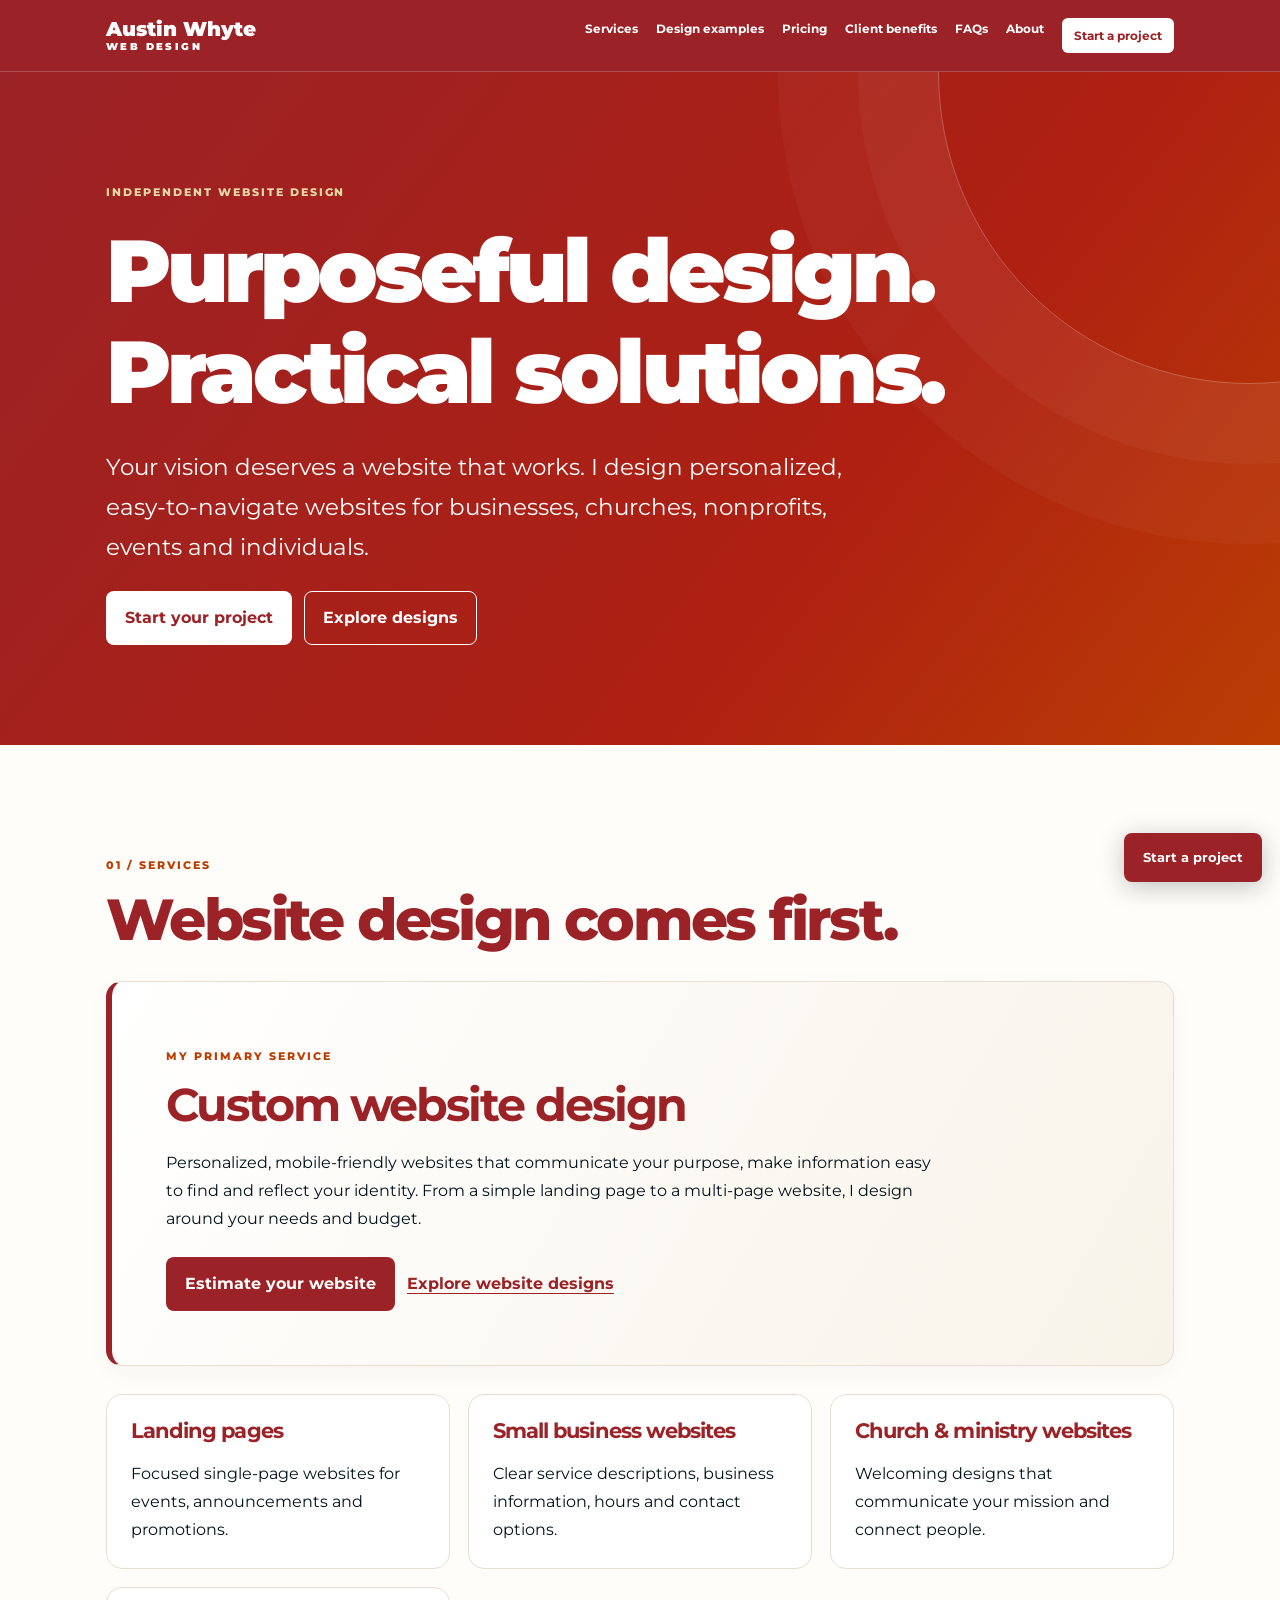
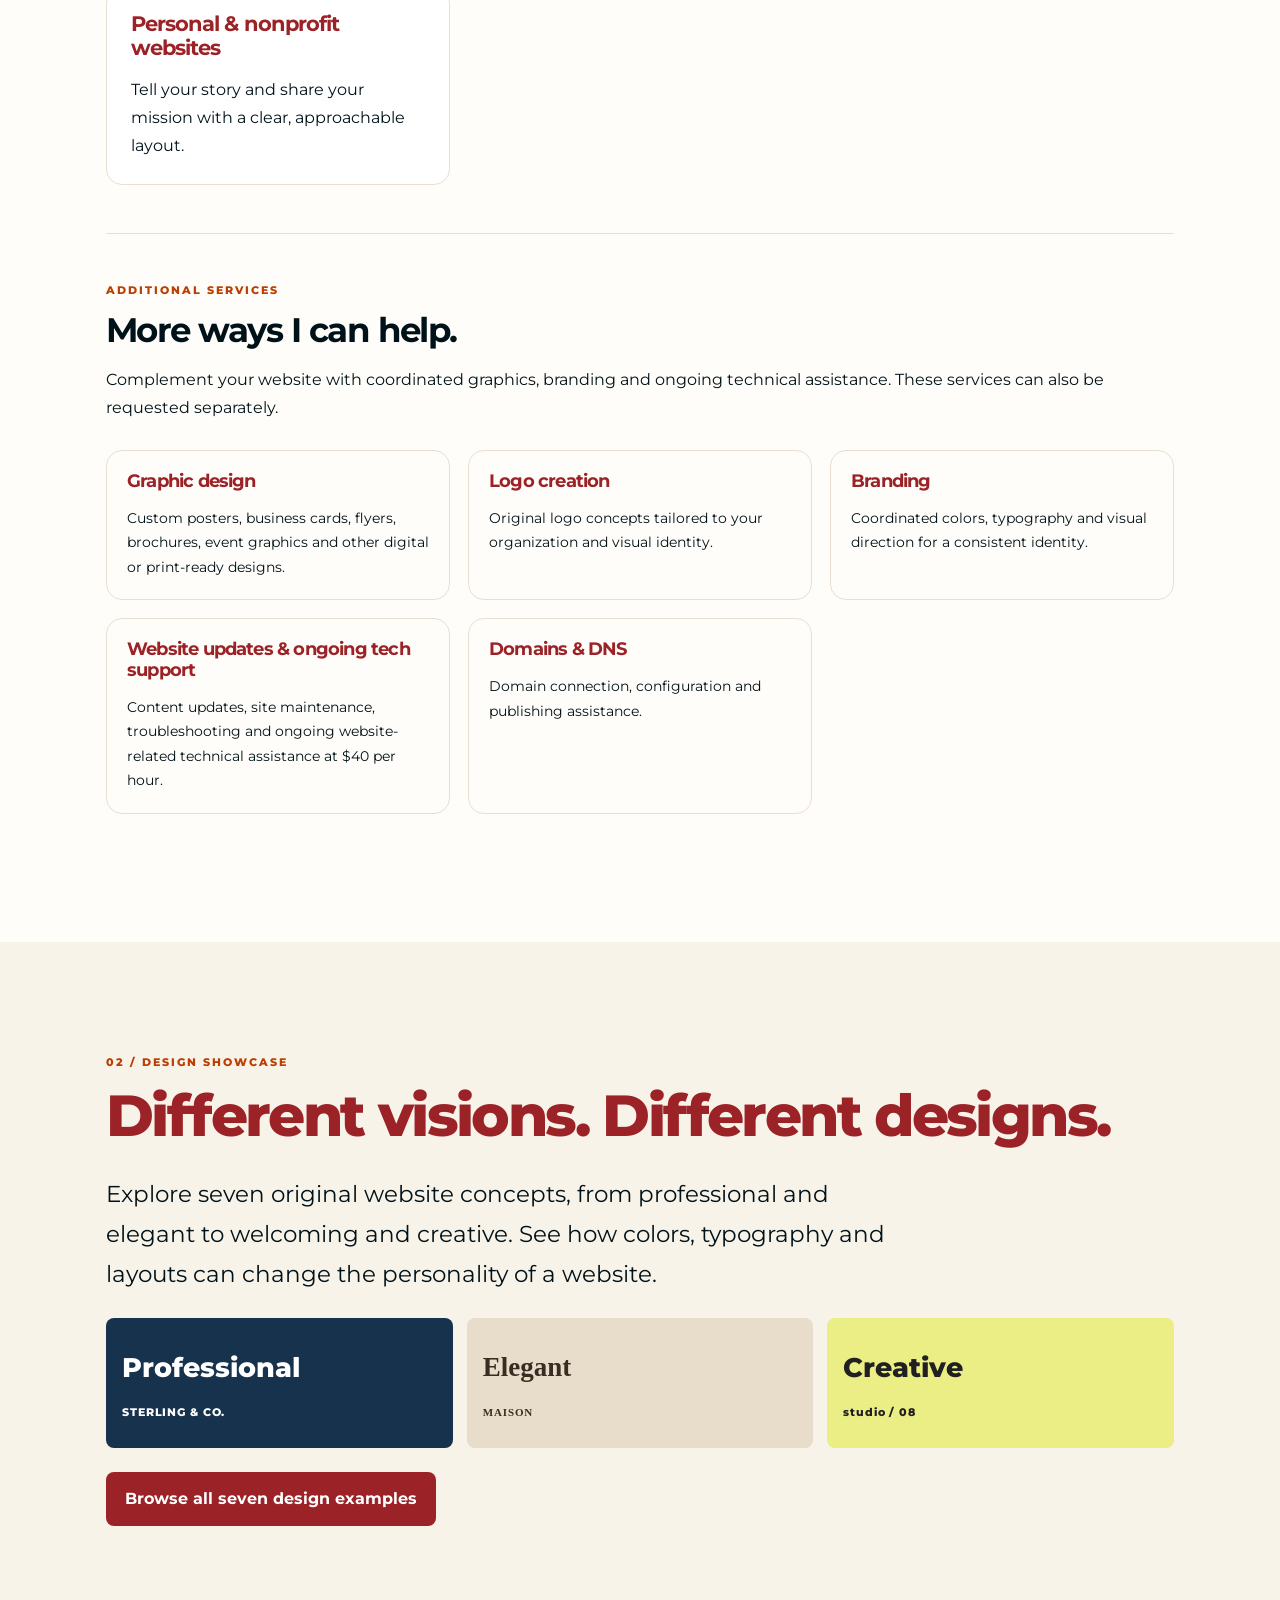
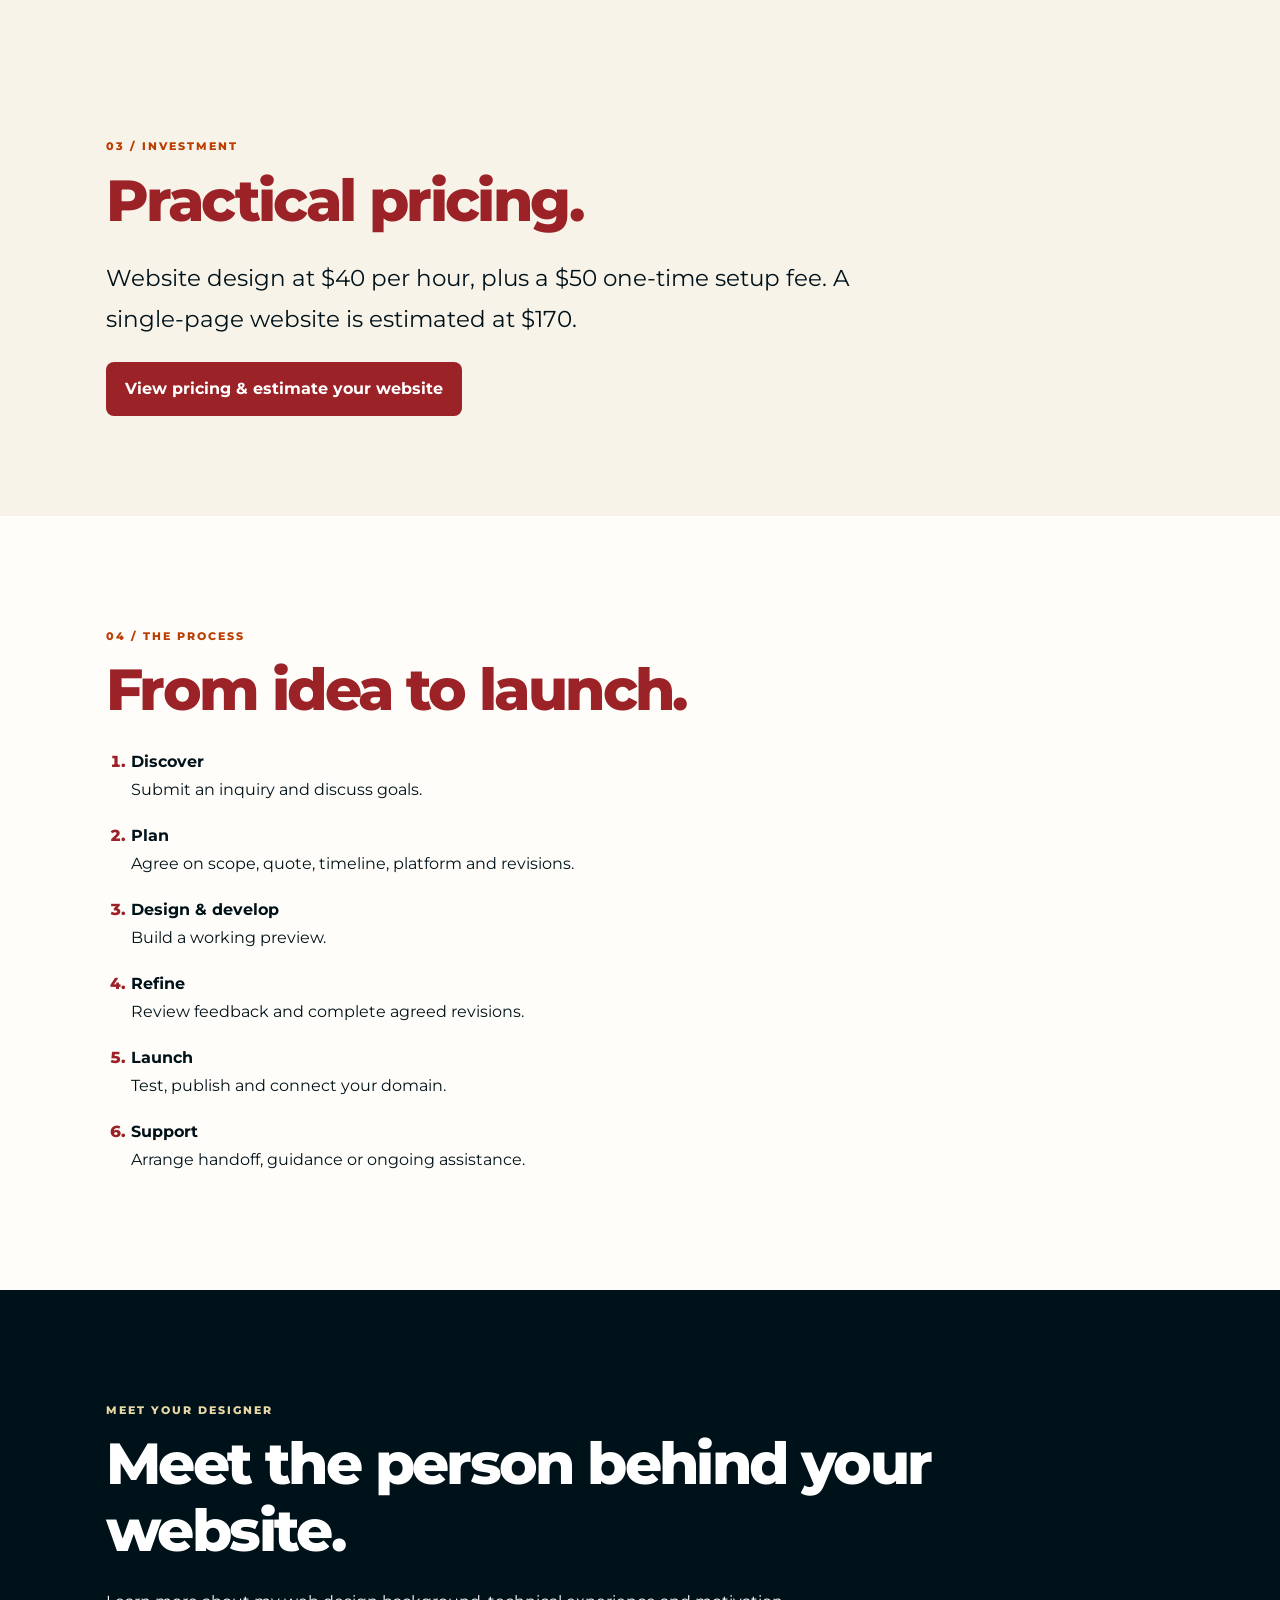
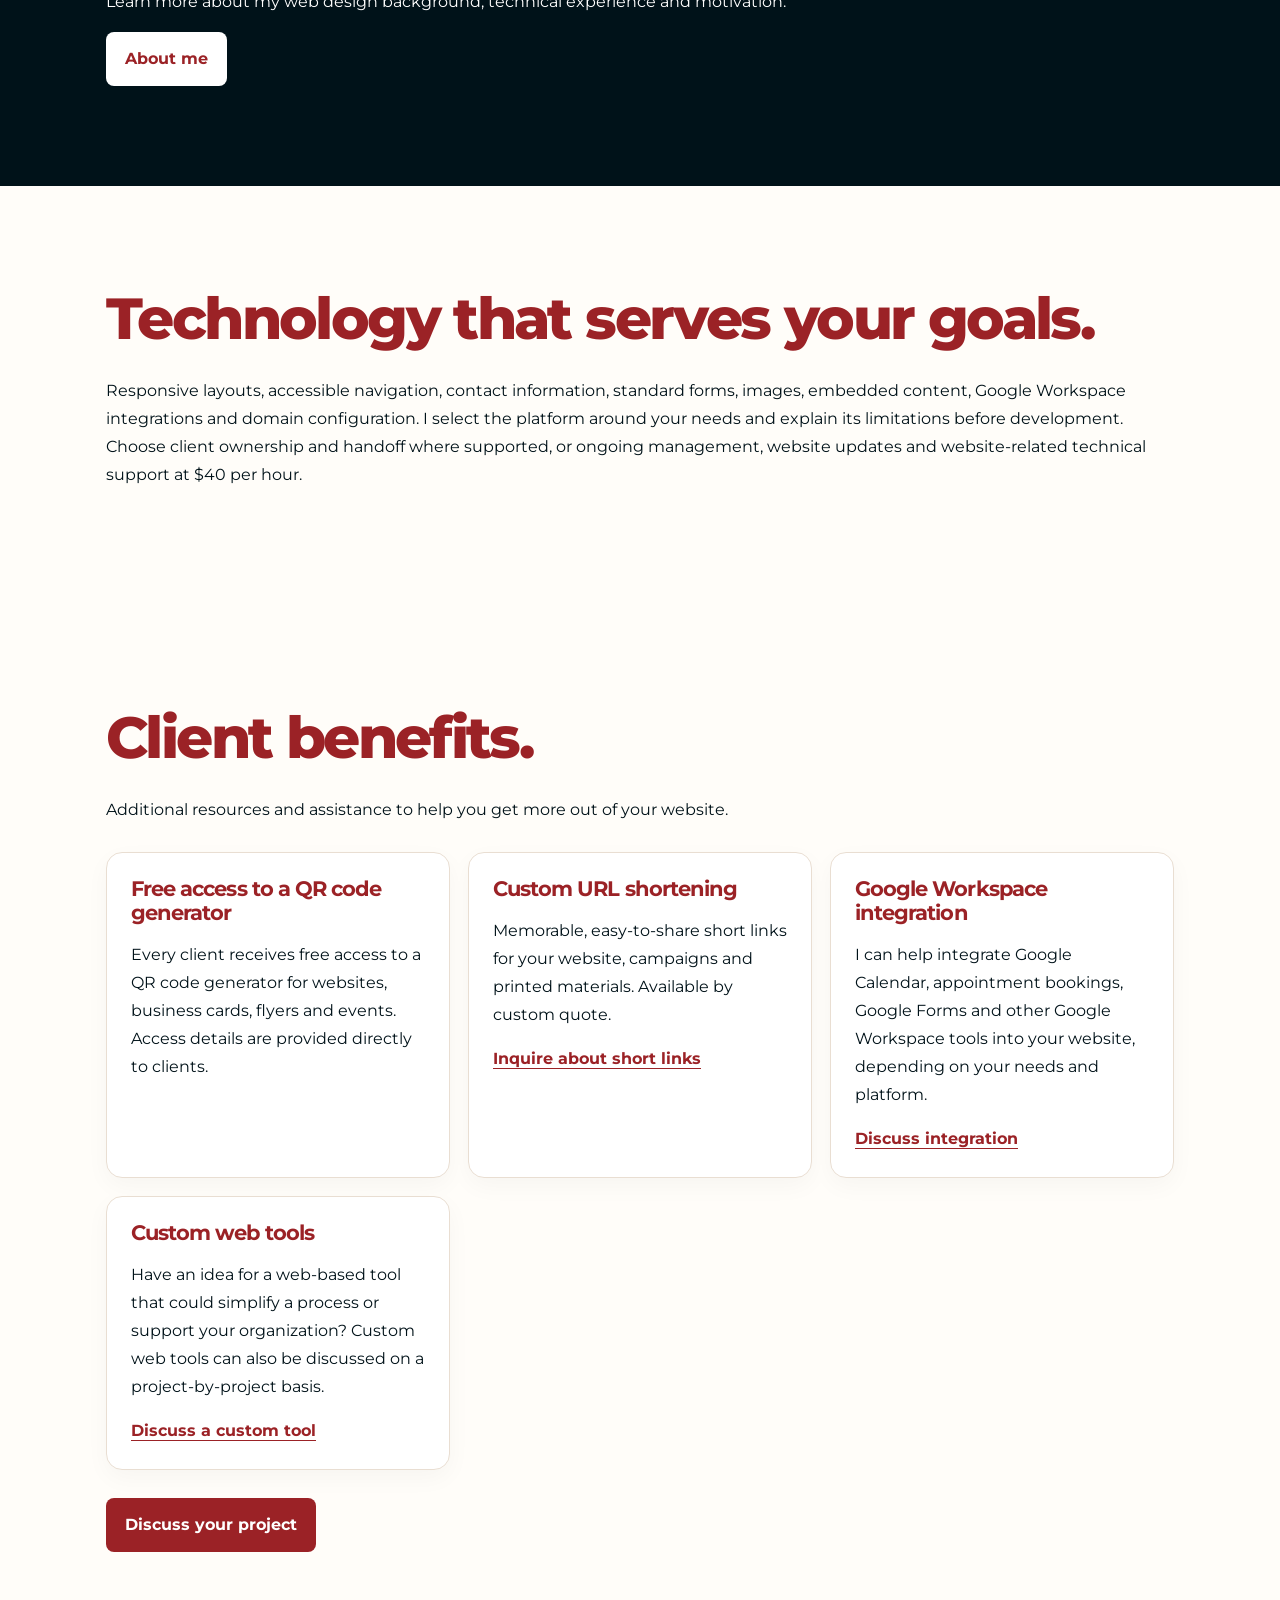
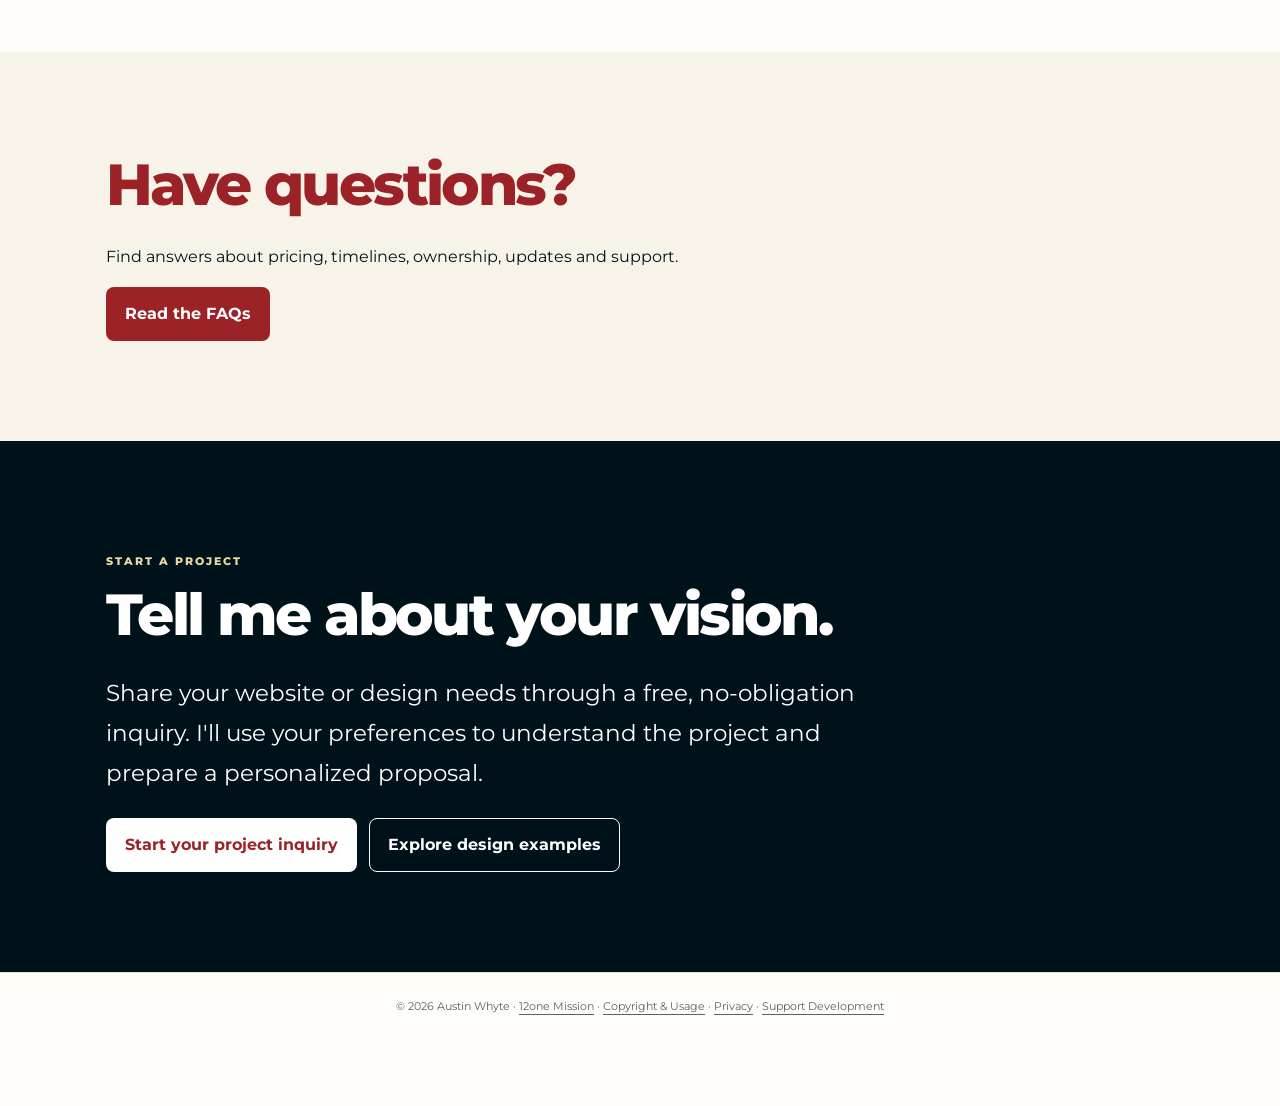
==== commit 6b3a46a4: "Connect client benefits to site navigation and relevant inquiries" ====
--- a/design/index.html
+++ b/design/index.html
@@ -1,6 +1,6 @@
 <!doctype html>
 <html lang="en"><head><meta charset="utf-8"><meta name="viewport" content="width=device-width,initial-scale=1"><meta name="theme-color" content="#9B2226"><meta name="description" content="Affordable website design for businesses, ministries, nonprofits and individuals."><meta property="og:title" content="Austin Whyte Web Design"><meta property="og:description" content="Purposeful design. Practical solutions."><link rel="canonical" href="https://12one.page/design/"><link rel="icon" href="/favicon.svg"><link rel="stylesheet" href="https://fonts.googleapis.com/css2?family=Montserrat:wght@400;500;600;700;800;900&display=swap"><link rel="stylesheet" href="styles.css"><title>Austin Whyte Web Design</title></head>
-<body><header><div class="wrap nav"><a class="brand" href="./">Austin Whyte <small>WEB DESIGN</small></a><nav aria-label="Main navigation"><a href="./#services">Services</a><a href="showcase.html">Design examples</a><a href="pricing.html">Pricing</a><a href="faq.html">FAQs</a><a href="about.html">About</a><a class="nav-inquiry" href="inquiry.html">Start a project</a></nav></div></header>
+<body><header><div class="wrap nav"><a class="brand" href="./">Austin Whyte <small>WEB DESIGN</small></a><nav aria-label="Main navigation"><a href="./#services">Services</a><a href="showcase.html">Design examples</a><a href="pricing.html">Pricing</a><a href="./#resources">Client benefits</a><a href="faq.html">FAQs</a><a href="about.html">About</a><a class="nav-inquiry" href="inquiry.html">Start a project</a></nav></div></header>
 <main id="top"><section class="hero"><div class="wrap"><p class="eyebrow">Independent website design</p><h1>Purposeful design.<br>Practical solutions.</h1><p class="lead">Your vision deserves a website that works. I design personalized, easy-to-navigate websites for businesses, churches, nonprofits, events and individuals.</p><div class="actions"><a class="btn light" href="inquiry.html">Start your project</a><a class="btn outline" href="showcase.html">Explore designs</a></div></div></section>
 <section id="services"><div class="wrap"><p class="eyebrow">01 / Services</p><h2>Website design comes first.</h2><article class="primary-service"><p class="eyebrow">My primary service</p><h3>Custom website design</h3><p>Personalized, mobile-friendly websites that communicate your purpose, make information easy to find and reflect your identity. From a simple landing page to a multi-page website, I design around your needs and budget.</p><div class="actions"><a class="btn" href="pricing.html">Estimate your website</a><a class="primary-link" href="showcase.html">Explore website designs</a></div></article><div class="grid website-types" id="serviceCards"></div><div class="secondary-services"><p class="eyebrow">Additional services</p><h3>More ways I can help.</h3><p>Complement your website with coordinated graphics, branding and ongoing technical assistance. These services can also be requested separately.</p><div class="grid" id="secondaryCards"></div></div></div></section>
 <section class="cream" id="showcase"><div class="wrap"><p class="eyebrow">02 / Design showcase</p><h2>Different visions. Different designs.</h2><p class="lead">Explore seven original website concepts, from professional and elegant to welcoming and creative. See how colors, typography and layouts can change the personality of a website.</p><div class="showcase-teasers" aria-hidden="true"><div class="teaser corporate">Professional<span>STERLING &amp; CO.</span></div><div class="teaser luxury">Elegant<span>MAISON</span></div><div class="teaser creative">Creative<span>studio / 08</span></div></div><a class="btn" href="showcase.html">Browse all seven design examples</a></div></section>
@@ -9,7 +9,7 @@
 <section id="process"><div class="wrap"><p class="eyebrow">04 / The process</p><h2>From idea to launch.</h2><ol class="process" id="processList"></ol></div></section>
 <section id="about" class="dark"><div class="wrap"><p class="eyebrow">Meet your designer</p><h2>Meet the person behind your website.</h2><p>Learn more about my web design background, technical experience and motivation.</p><a class="btn light" href="about.html">About me</a></div></section>
 <section id="technology"><div class="wrap"><h2>Technology that serves your goals.</h2><p>Responsive layouts, accessible navigation, contact information, standard forms, images, embedded content, Google Workspace integrations and domain configuration. I select the platform around your needs and explain its limitations before development. Choose client ownership and handoff where supported, or ongoing management, website updates and website-related technical support at $40 per hour.</p></div></section>
-<section id="resources"><div class="wrap"><h2>Client benefits.</h2><p>Additional resources and assistance to help you get more out of your website.</p><div class="grid"><article><h3>Free access to a QR code generator</h3><p>Every client receives free access to a QR code generator for websites, business cards, flyers and events. Access details are provided directly to clients.</p></article><article><h3>Custom URL shortening</h3><p>Memorable, easy-to-share short links for your website, campaigns and printed materials. Available by custom quote.</p></article><article><h3>Google Workspace integration</h3><p>I can help integrate Google Calendar, appointment bookings, Google Forms and other Google Workspace tools into your website, depending on your needs and platform.</p></article><article><h3>Custom web tools</h3><p>Have an idea for a web-based tool that could simplify a process or support your organization? Custom web tools can also be discussed on a project-by-project basis.</p></article></div><a class="btn" href="inquiry.html">Discuss your project</a></div></section><section class="cream" id="faq"><div class="wrap"><h2>Have questions?</h2><p>Find answers about pricing, timelines, ownership, updates and support.</p><a class="btn" href="faq.html">Read the FAQs</a></div></section>
+<section id="resources"><div class="wrap"><h2>Client benefits.</h2><p>Additional resources and assistance to help you get more out of your website.</p><div class="grid"><article><h3>Free access to a QR code generator</h3><p>Every client receives free access to a QR code generator for websites, business cards, flyers and events. Access details are provided directly to clients.</p></article><article><h3>Custom URL shortening</h3><p>Memorable, easy-to-share short links for your website, campaigns and printed materials. Available by custom quote.</p><a class="primary-link" href="inquiry.html?service=short-link">Inquire about short links</a></article><article><h3>Google Workspace integration</h3><p>I can help integrate Google Calendar, appointment bookings, Google Forms and other Google Workspace tools into your website, depending on your needs and platform.</p><a class="primary-link" href="inquiry.html?service=workspace">Discuss integration</a></article><article><h3>Custom web tools</h3><p>Have an idea for a web-based tool that could simplify a process or support your organization? Custom web tools can also be discussed on a project-by-project basis.</p><a class="primary-link" href="inquiry.html?service=web-tool">Discuss a custom tool</a></article></div><a class="btn" href="inquiry.html">Discuss your project</a></div></section><section class="cream" id="faq"><div class="wrap"><h2>Have questions?</h2><p>Find answers about pricing, timelines, ownership, updates and support.</p><a class="btn" href="faq.html">Read the FAQs</a></div></section>
 <section class="dark" id="start"><div class="wrap"><p class="eyebrow">Start a project</p><h2>Tell me about your vision.</h2><p class="lead">Share your website or design needs through a free, no-obligation inquiry. I'll use your preferences to understand the project and prepare a personalized proposal.</p><div class="actions"><a class="btn light" href="inquiry.html">Start your project inquiry</a><a class="btn outline" href="showcase.html">Explore design examples</a></div></div></section></main>
 <a class="floating btn" href="inquiry.html">Start a project</a><footer>© 2026 Austin Whyte · <a href="/">12one Mission</a> · <a href="/copyright.html">Copyright & Usage</a> · <a href="privacy.html">Privacy</a> · <a href="https://ko-fi.com/12one">Support Development</a></footer>
 <script defer src="script.js"></script></body></html>
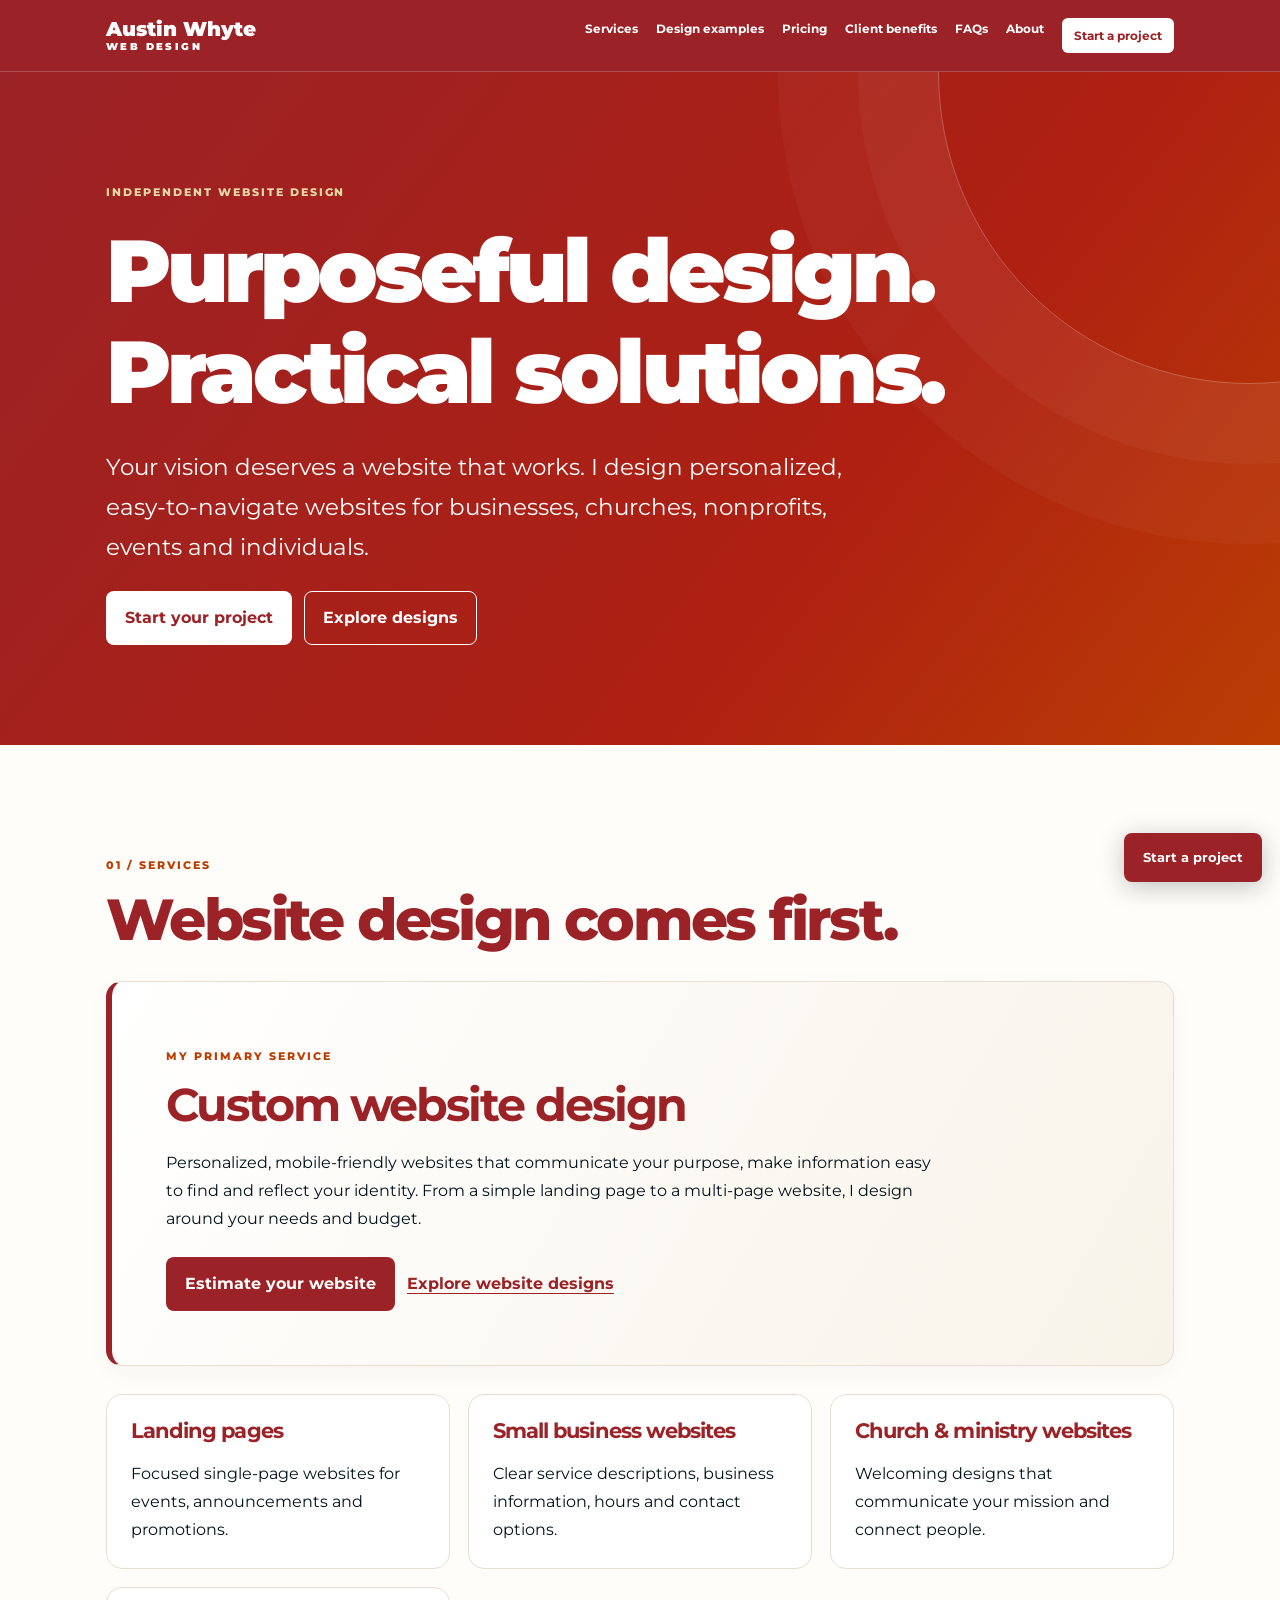
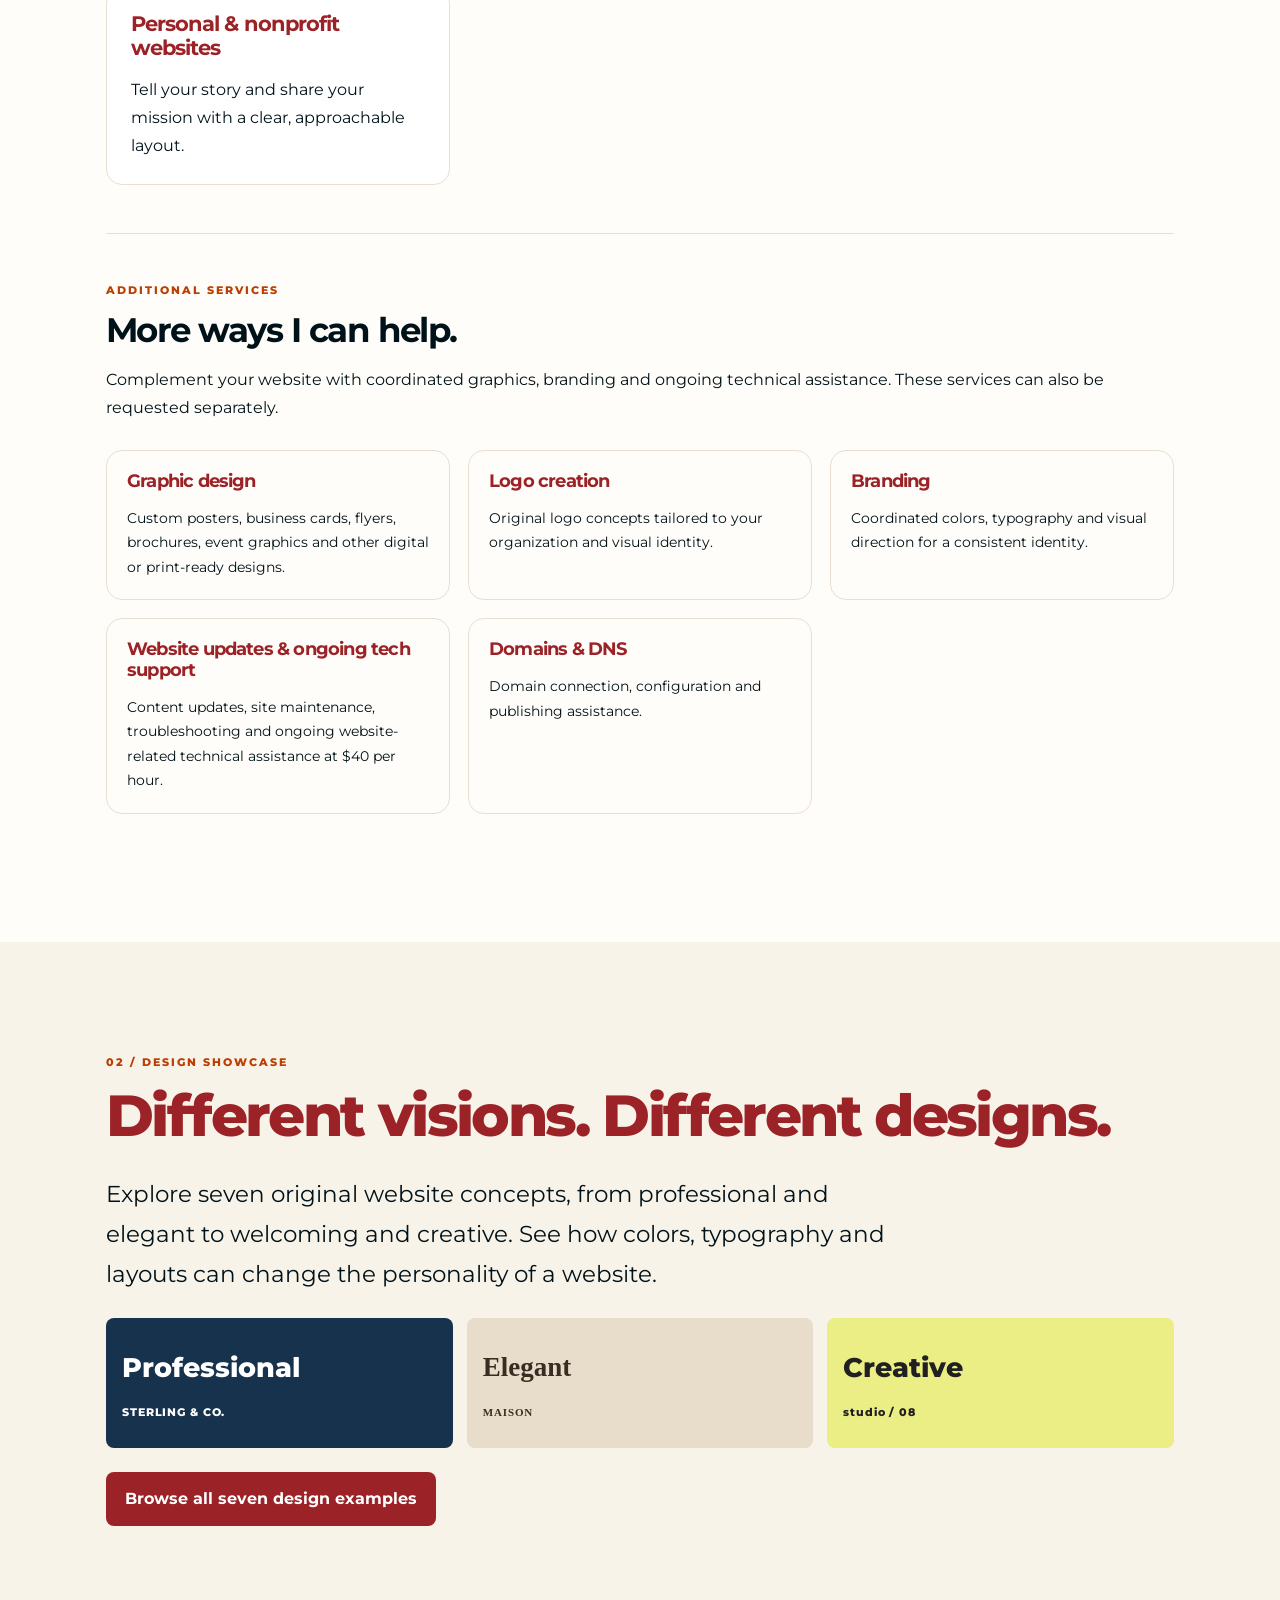
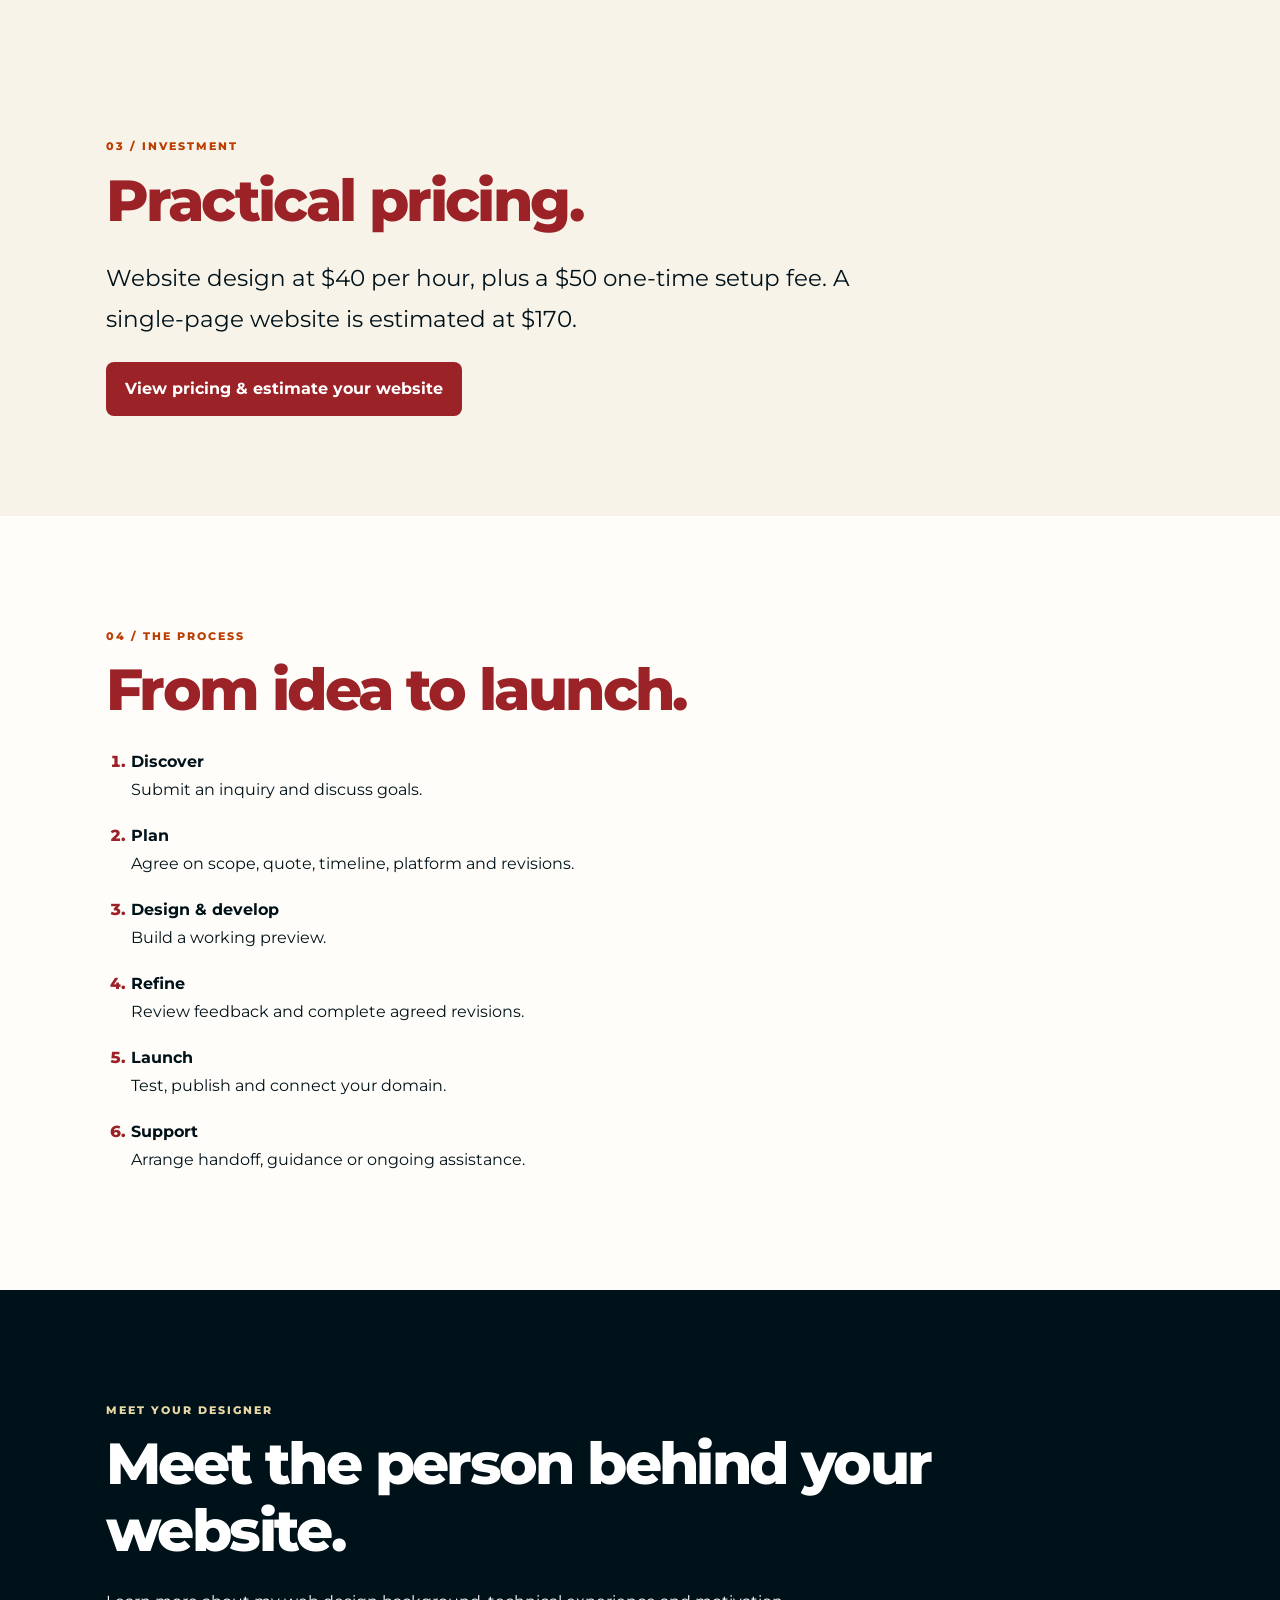
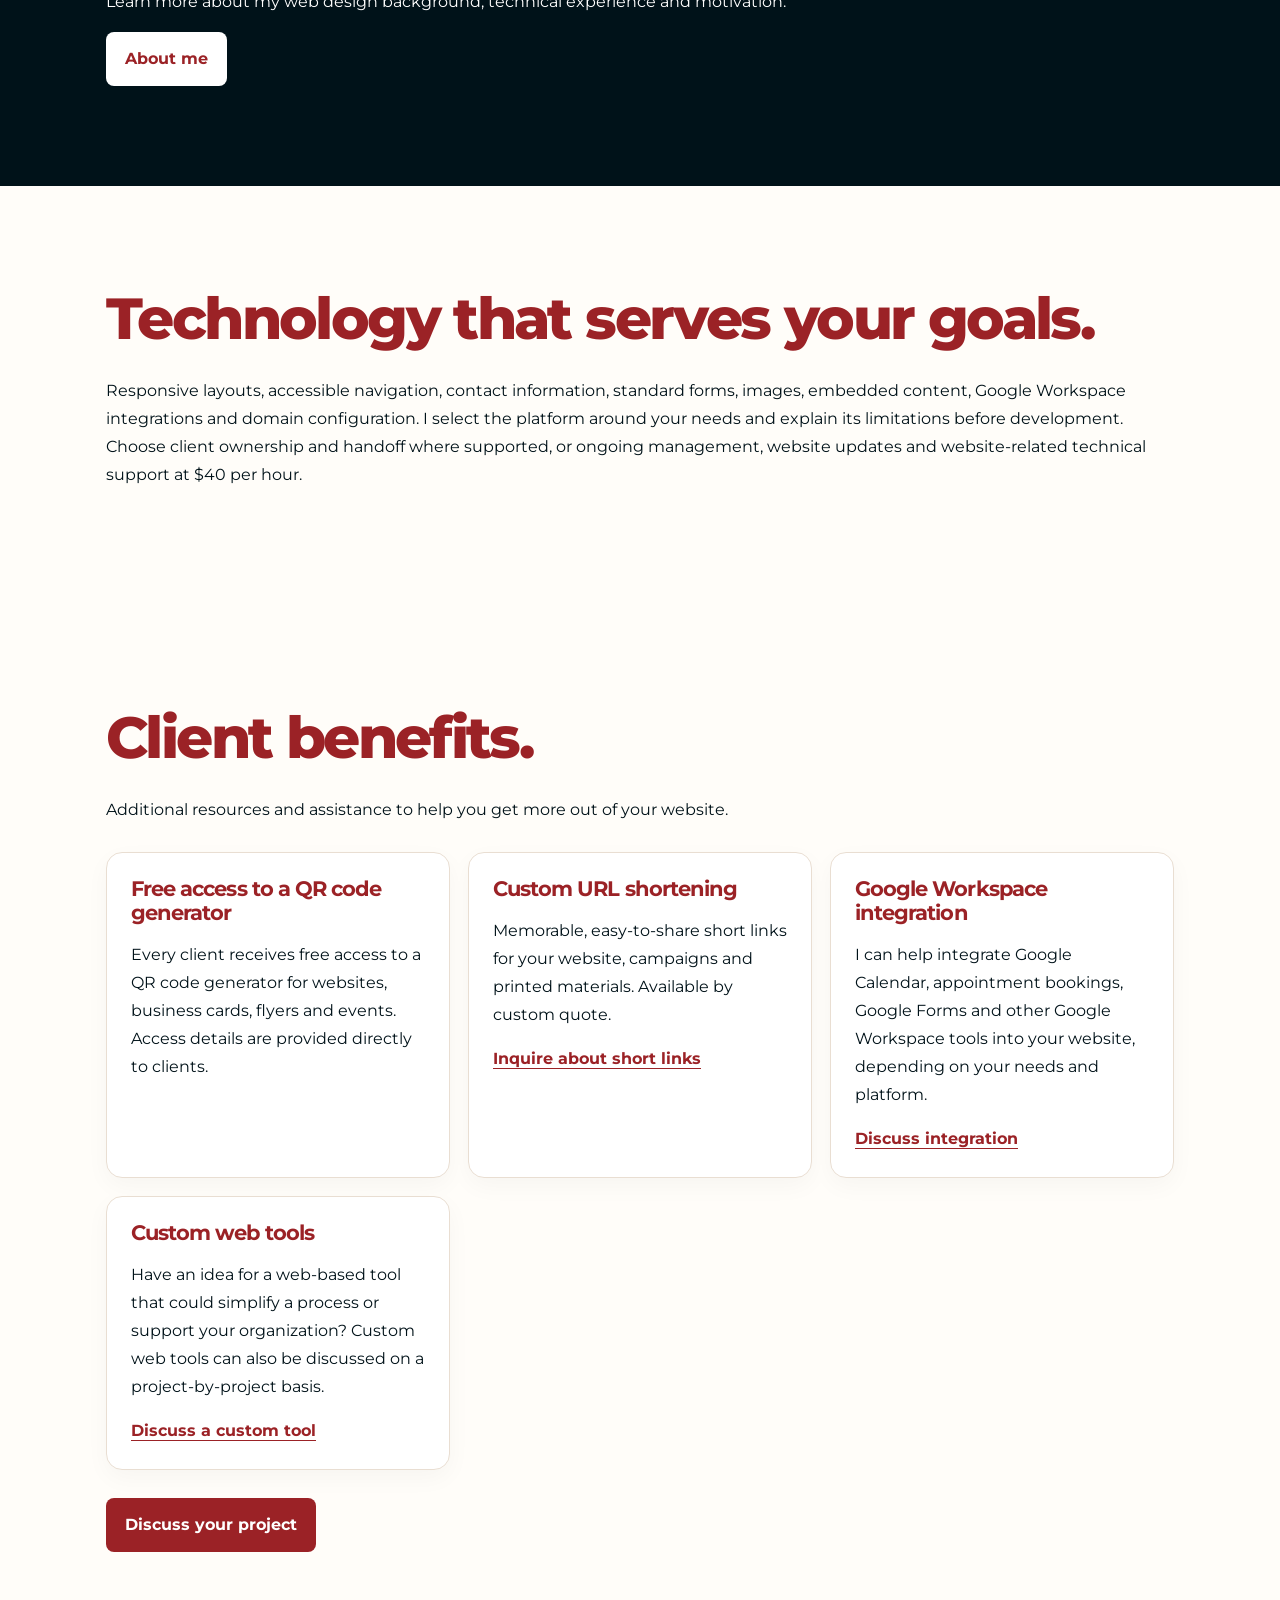
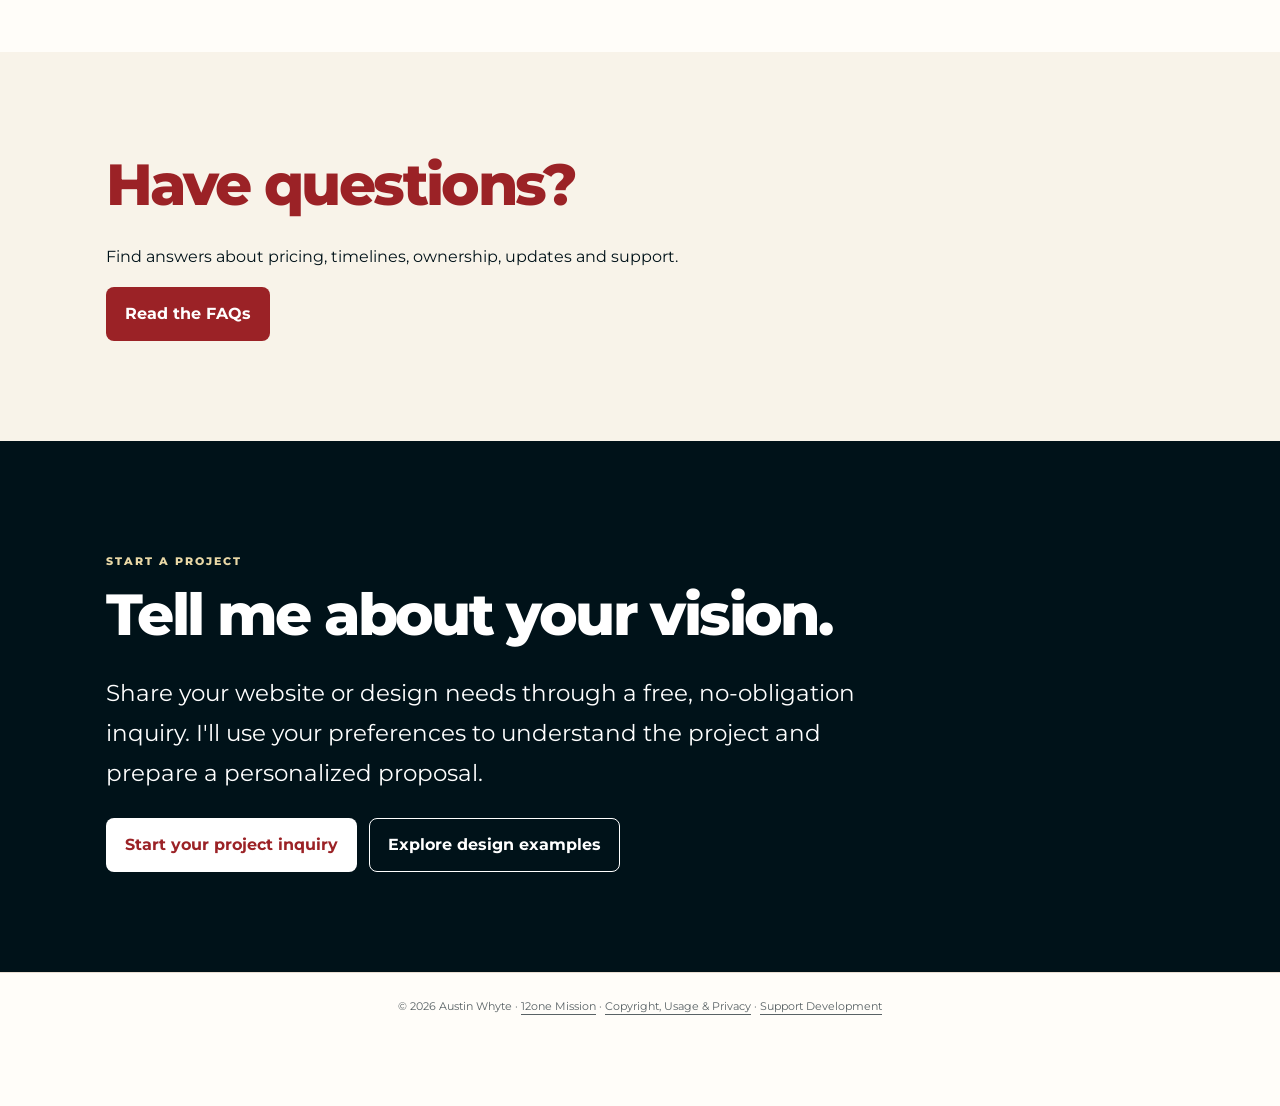
==== commit 06014e7b: "Link to consolidated copyright, usage and privacy policy" ====
--- a/design/index.html
+++ b/design/index.html
@@ -11,5 +11,5 @@
 <section id="technology"><div class="wrap"><h2>Technology that serves your goals.</h2><p>Responsive layouts, accessible navigation, contact information, standard forms, images, embedded content, Google Workspace integrations and domain configuration. I select the platform around your needs and explain its limitations before development. Choose client ownership and handoff where supported, or ongoing management, website updates and website-related technical support at $40 per hour.</p></div></section>
 <section id="resources"><div class="wrap"><h2>Client benefits.</h2><p>Additional resources and assistance to help you get more out of your website.</p><div class="grid"><article><h3>Free access to a QR code generator</h3><p>Every client receives free access to a QR code generator for websites, business cards, flyers and events. Access details are provided directly to clients.</p></article><article><h3>Custom URL shortening</h3><p>Memorable, easy-to-share short links for your website, campaigns and printed materials. Available by custom quote.</p><a class="primary-link" href="inquiry.html?service=short-link">Inquire about short links</a></article><article><h3>Google Workspace integration</h3><p>I can help integrate Google Calendar, appointment bookings, Google Forms and other Google Workspace tools into your website, depending on your needs and platform.</p><a class="primary-link" href="inquiry.html?service=workspace">Discuss integration</a></article><article><h3>Custom web tools</h3><p>Have an idea for a web-based tool that could simplify a process or support your organization? Custom web tools can also be discussed on a project-by-project basis.</p><a class="primary-link" href="inquiry.html?service=web-tool">Discuss a custom tool</a></article></div><a class="btn" href="inquiry.html">Discuss your project</a></div></section><section class="cream" id="faq"><div class="wrap"><h2>Have questions?</h2><p>Find answers about pricing, timelines, ownership, updates and support.</p><a class="btn" href="faq.html">Read the FAQs</a></div></section>
 <section class="dark" id="start"><div class="wrap"><p class="eyebrow">Start a project</p><h2>Tell me about your vision.</h2><p class="lead">Share your website or design needs through a free, no-obligation inquiry. I'll use your preferences to understand the project and prepare a personalized proposal.</p><div class="actions"><a class="btn light" href="inquiry.html">Start your project inquiry</a><a class="btn outline" href="showcase.html">Explore design examples</a></div></div></section></main>
-<a class="floating btn" href="inquiry.html">Start a project</a><footer>© 2026 Austin Whyte · <a href="/">12one Mission</a> · <a href="/copyright.html">Copyright & Usage</a> · <a href="privacy.html">Privacy</a> · <a href="https://ko-fi.com/12one">Support Development</a></footer>
+<a class="floating btn" href="inquiry.html">Start a project</a><footer>© 2026 Austin Whyte · <a href="/">12one Mission</a> · <a href="/copyright.html">Copyright, Usage &amp; Privacy</a> · <a href="https://ko-fi.com/12one">Support Development</a></footer>
 <script defer src="script.js"></script></body></html>
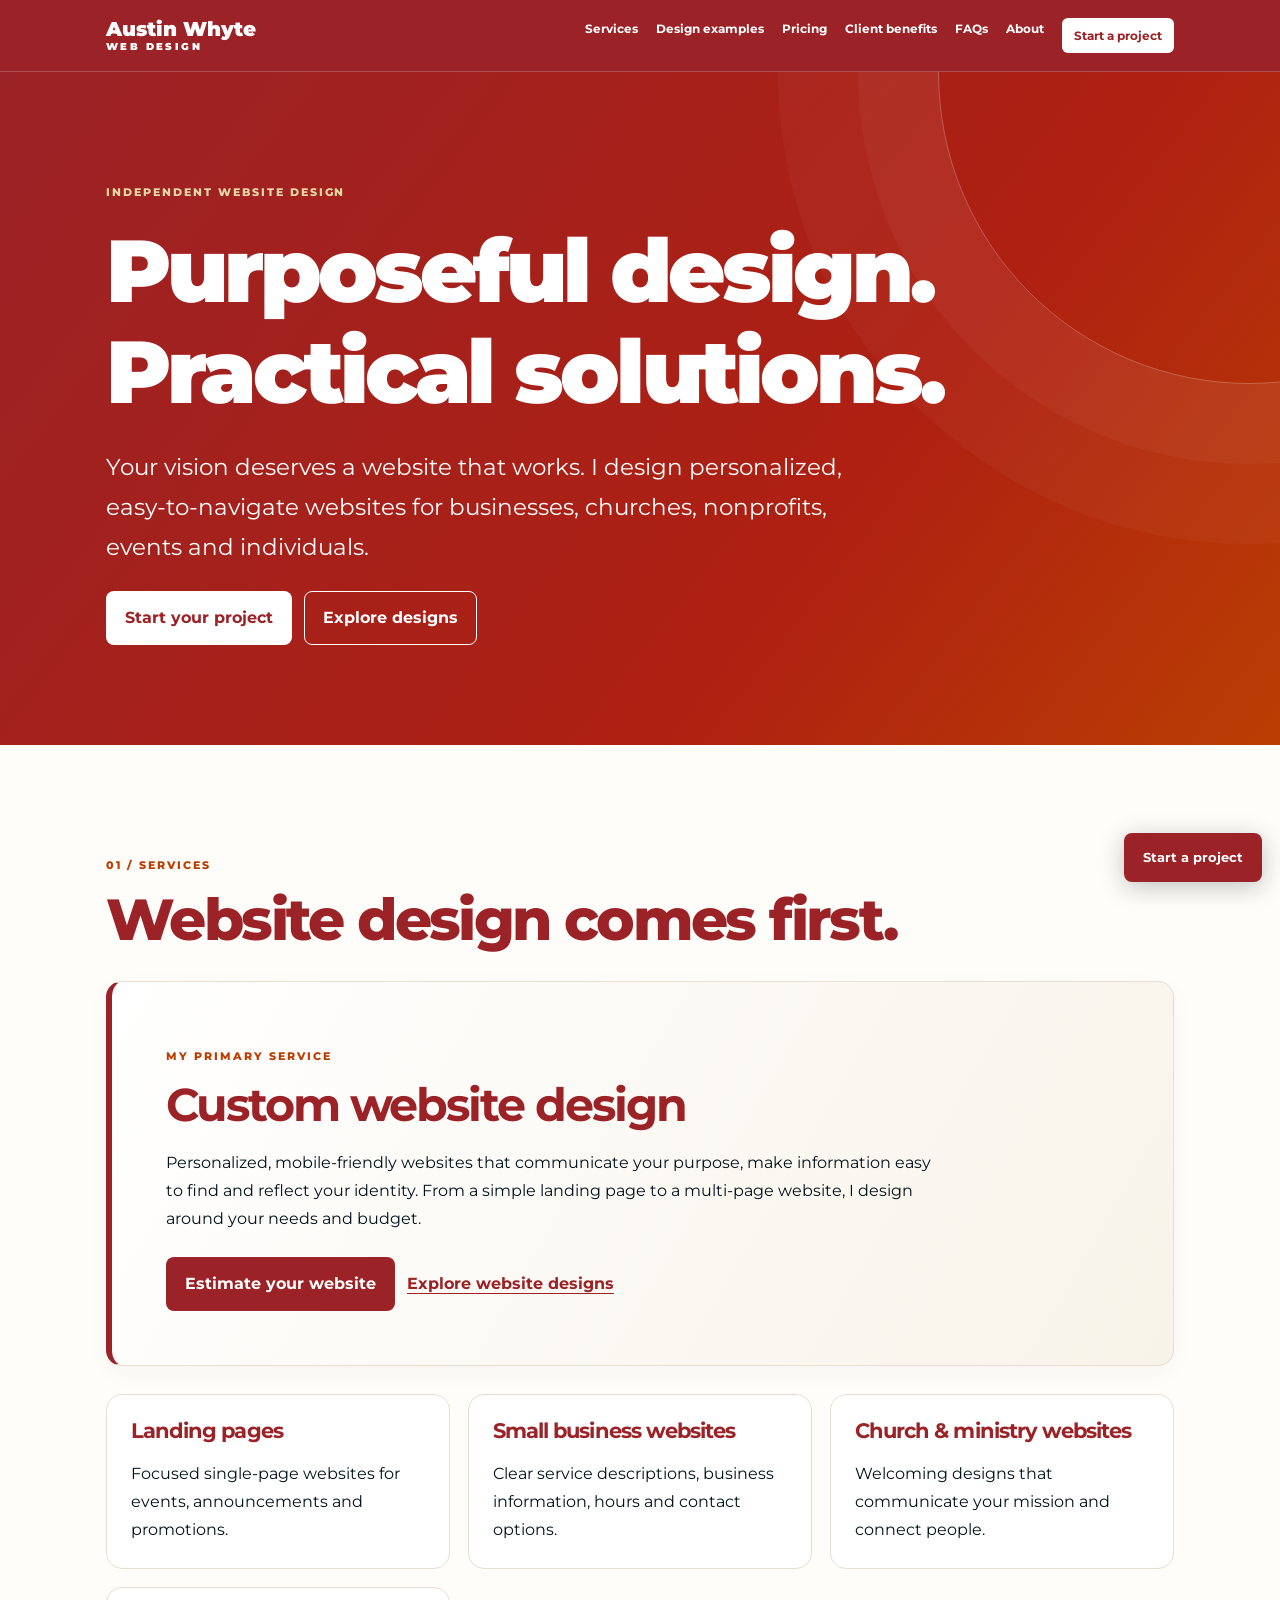
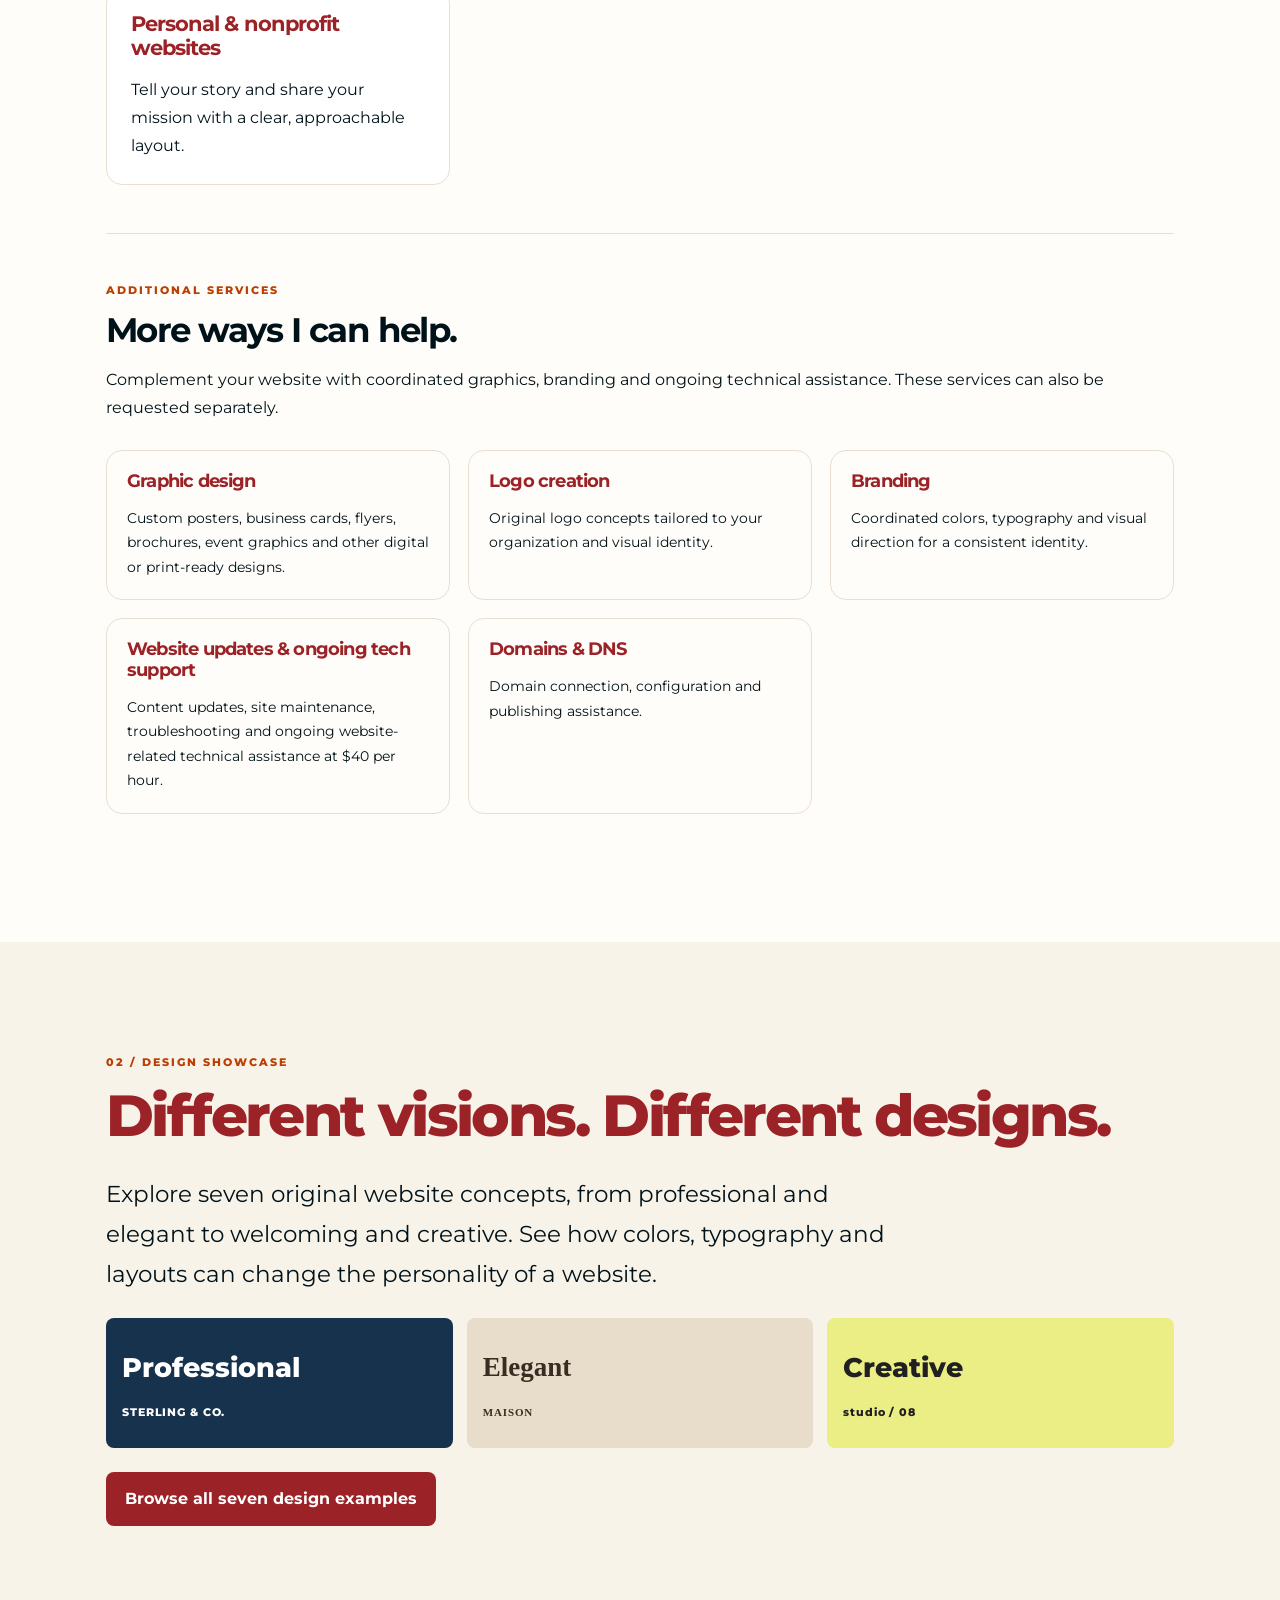
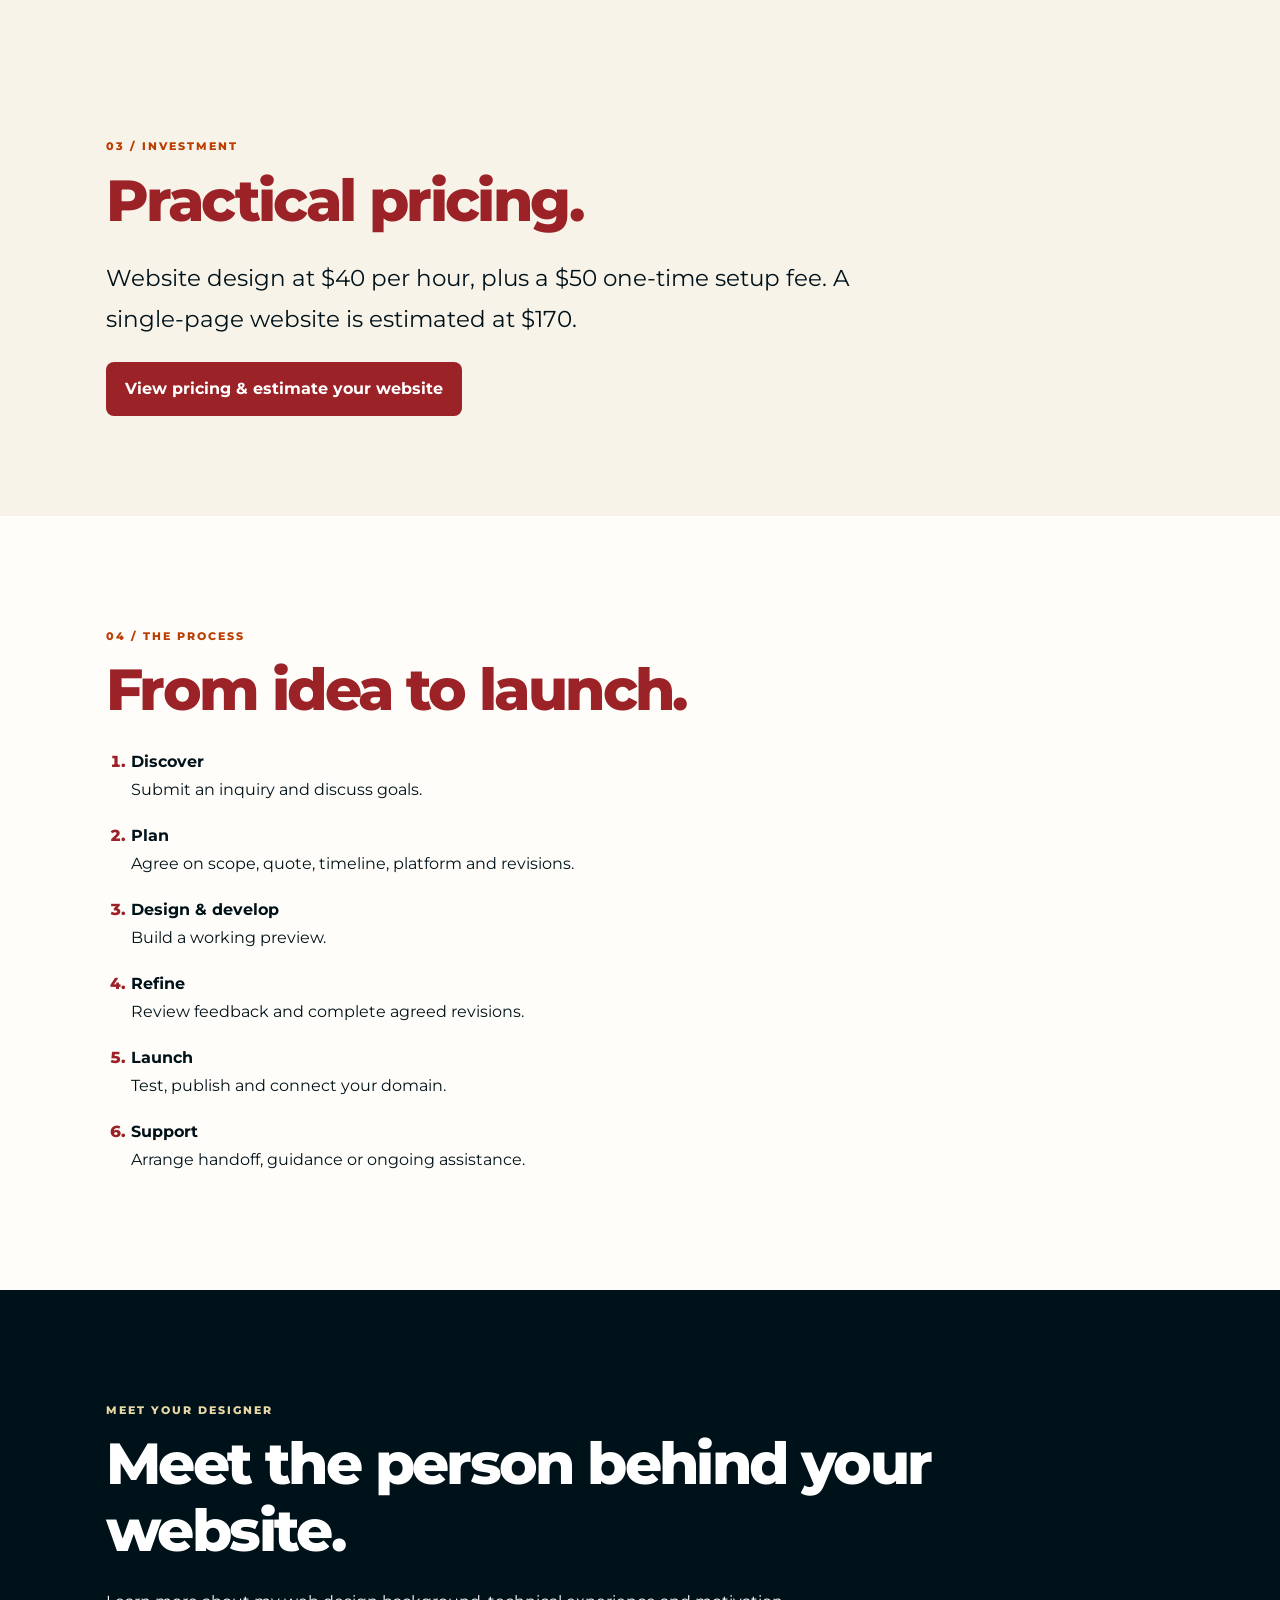
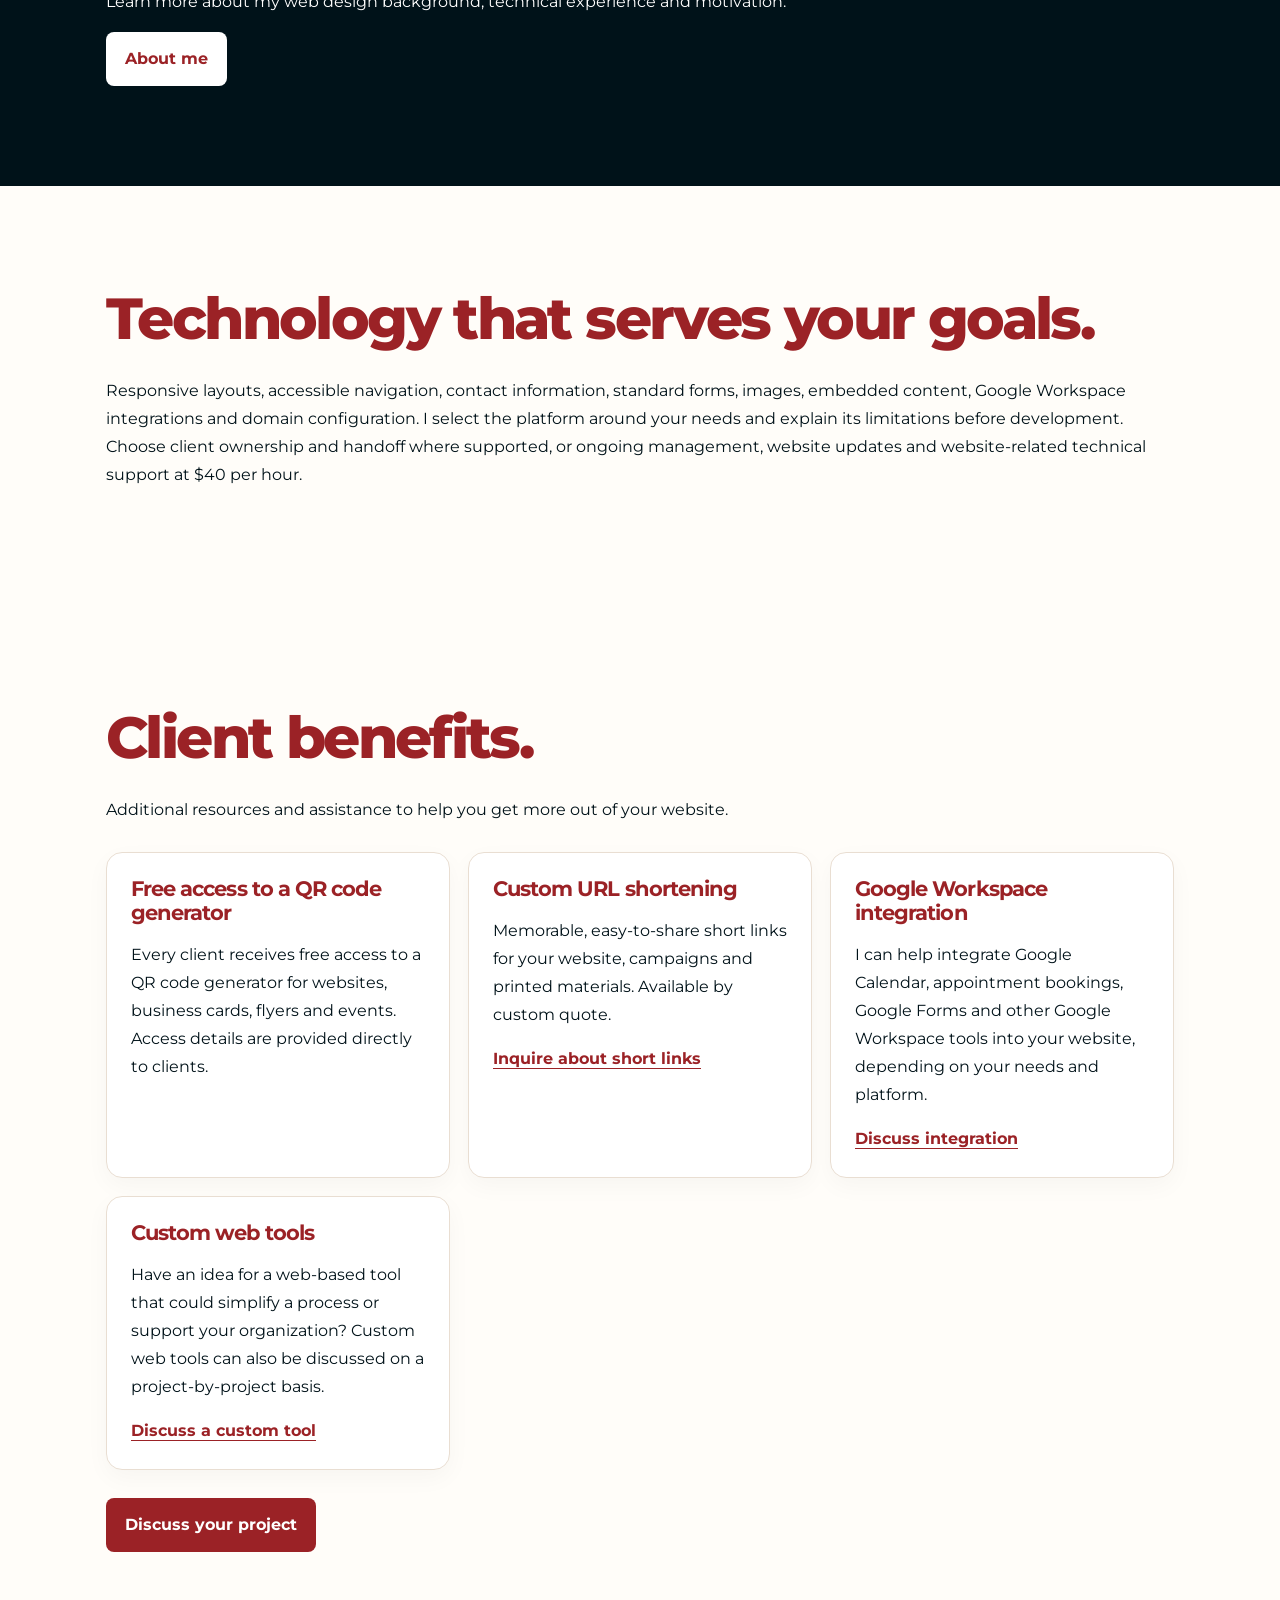
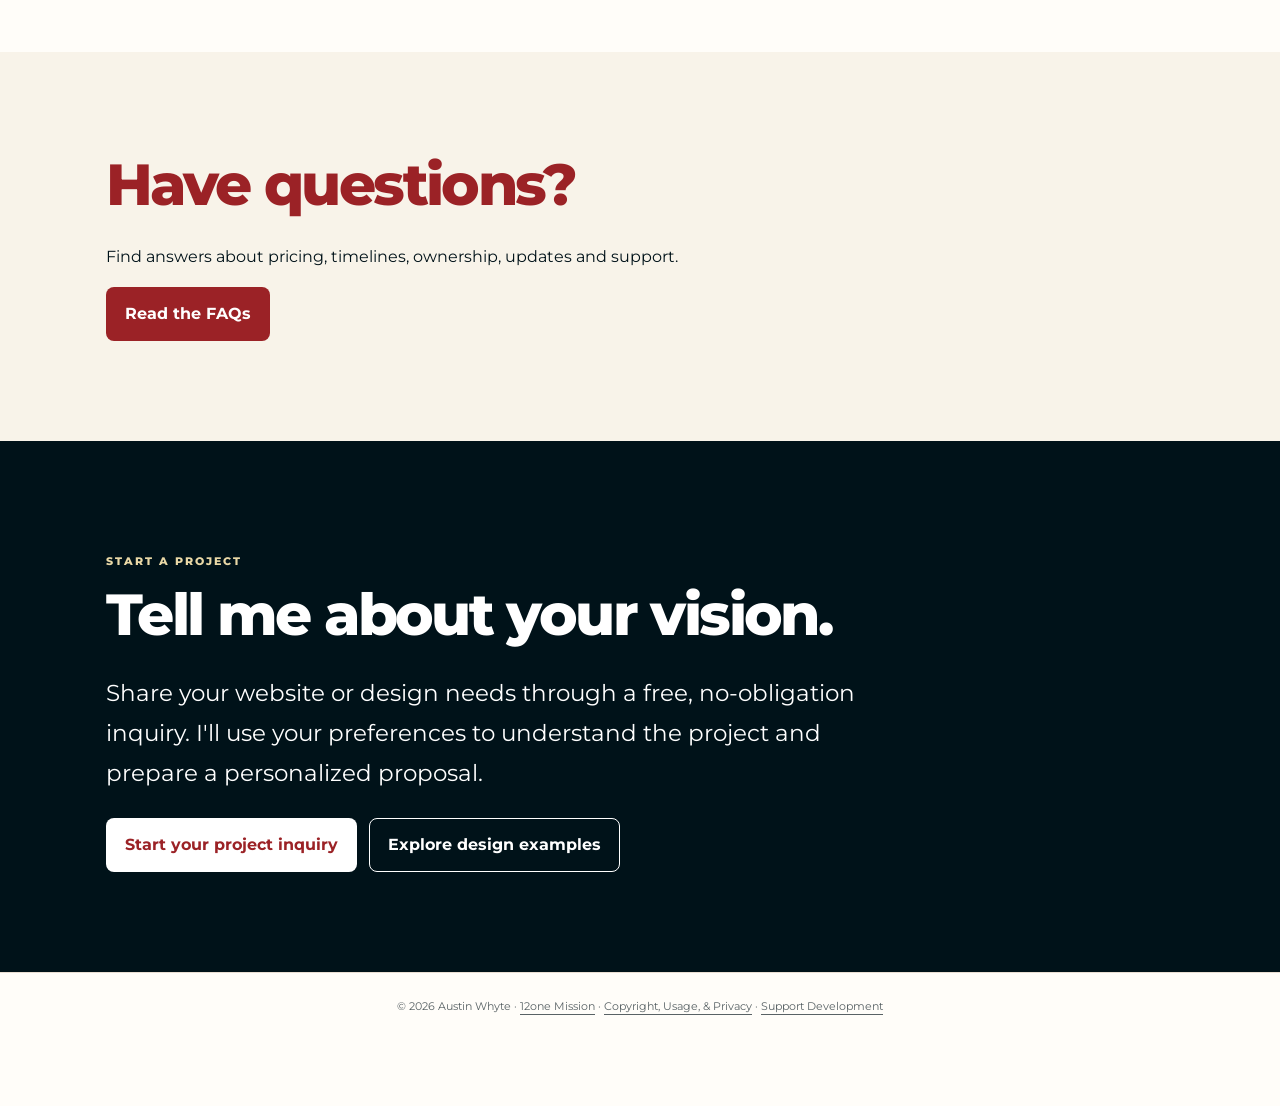
==== commit 6c0bd029: "Standardize Copyright, Usage, & Privacy label" ====
--- a/design/index.html
+++ b/design/index.html
@@ -11,5 +11,5 @@
 <section id="technology"><div class="wrap"><h2>Technology that serves your goals.</h2><p>Responsive layouts, accessible navigation, contact information, standard forms, images, embedded content, Google Workspace integrations and domain configuration. I select the platform around your needs and explain its limitations before development. Choose client ownership and handoff where supported, or ongoing management, website updates and website-related technical support at $40 per hour.</p></div></section>
 <section id="resources"><div class="wrap"><h2>Client benefits.</h2><p>Additional resources and assistance to help you get more out of your website.</p><div class="grid"><article><h3>Free access to a QR code generator</h3><p>Every client receives free access to a QR code generator for websites, business cards, flyers and events. Access details are provided directly to clients.</p></article><article><h3>Custom URL shortening</h3><p>Memorable, easy-to-share short links for your website, campaigns and printed materials. Available by custom quote.</p><a class="primary-link" href="inquiry.html?service=short-link">Inquire about short links</a></article><article><h3>Google Workspace integration</h3><p>I can help integrate Google Calendar, appointment bookings, Google Forms and other Google Workspace tools into your website, depending on your needs and platform.</p><a class="primary-link" href="inquiry.html?service=workspace">Discuss integration</a></article><article><h3>Custom web tools</h3><p>Have an idea for a web-based tool that could simplify a process or support your organization? Custom web tools can also be discussed on a project-by-project basis.</p><a class="primary-link" href="inquiry.html?service=web-tool">Discuss a custom tool</a></article></div><a class="btn" href="inquiry.html">Discuss your project</a></div></section><section class="cream" id="faq"><div class="wrap"><h2>Have questions?</h2><p>Find answers about pricing, timelines, ownership, updates and support.</p><a class="btn" href="faq.html">Read the FAQs</a></div></section>
 <section class="dark" id="start"><div class="wrap"><p class="eyebrow">Start a project</p><h2>Tell me about your vision.</h2><p class="lead">Share your website or design needs through a free, no-obligation inquiry. I'll use your preferences to understand the project and prepare a personalized proposal.</p><div class="actions"><a class="btn light" href="inquiry.html">Start your project inquiry</a><a class="btn outline" href="showcase.html">Explore design examples</a></div></div></section></main>
-<a class="floating btn" href="inquiry.html">Start a project</a><footer>© 2026 Austin Whyte · <a href="/">12one Mission</a> · <a href="/copyright.html">Copyright, Usage &amp; Privacy</a> · <a href="https://ko-fi.com/12one">Support Development</a></footer>
+<a class="floating btn" href="inquiry.html">Start a project</a><footer>© 2026 Austin Whyte · <a href="/">12one Mission</a> · <a href="/copyright.html">Copyright, Usage, &amp; Privacy</a> · <a href="https://ko-fi.com/12one">Support Development</a></footer>
 <script defer src="script.js"></script></body></html>
